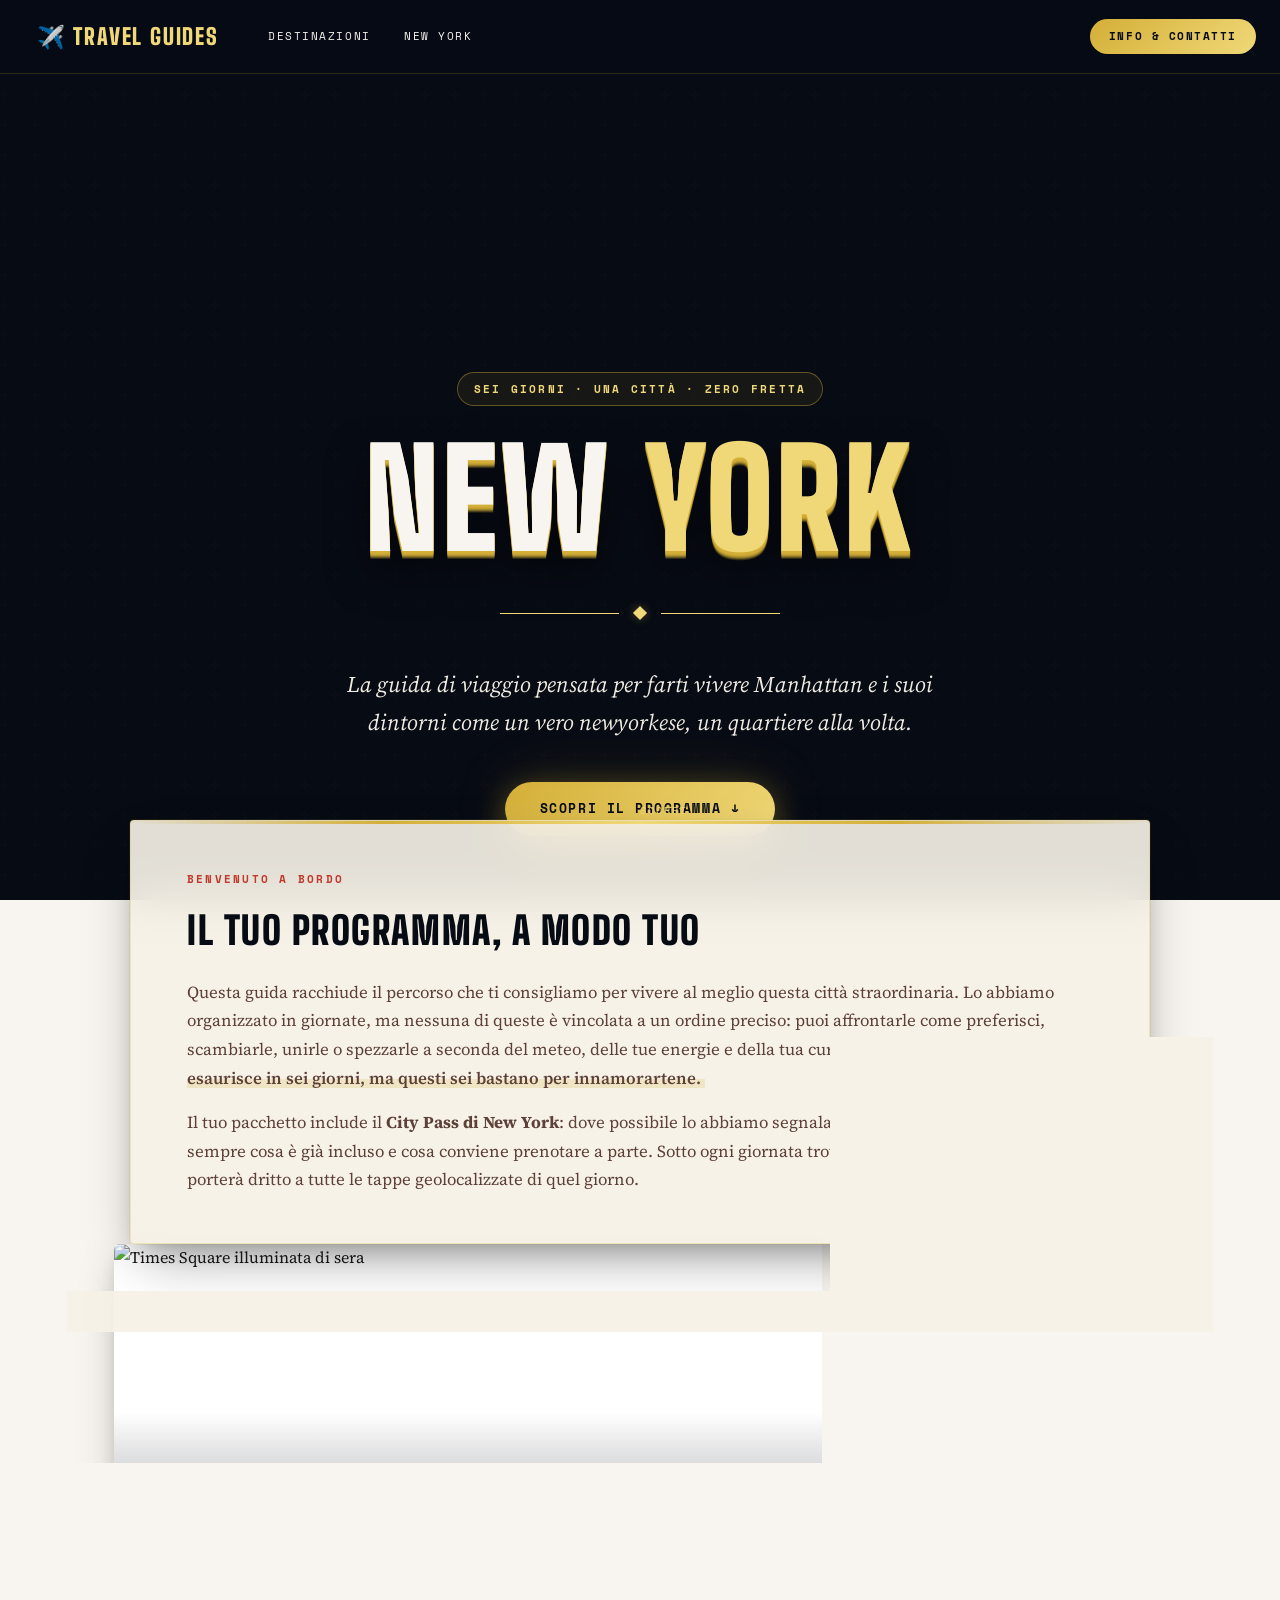
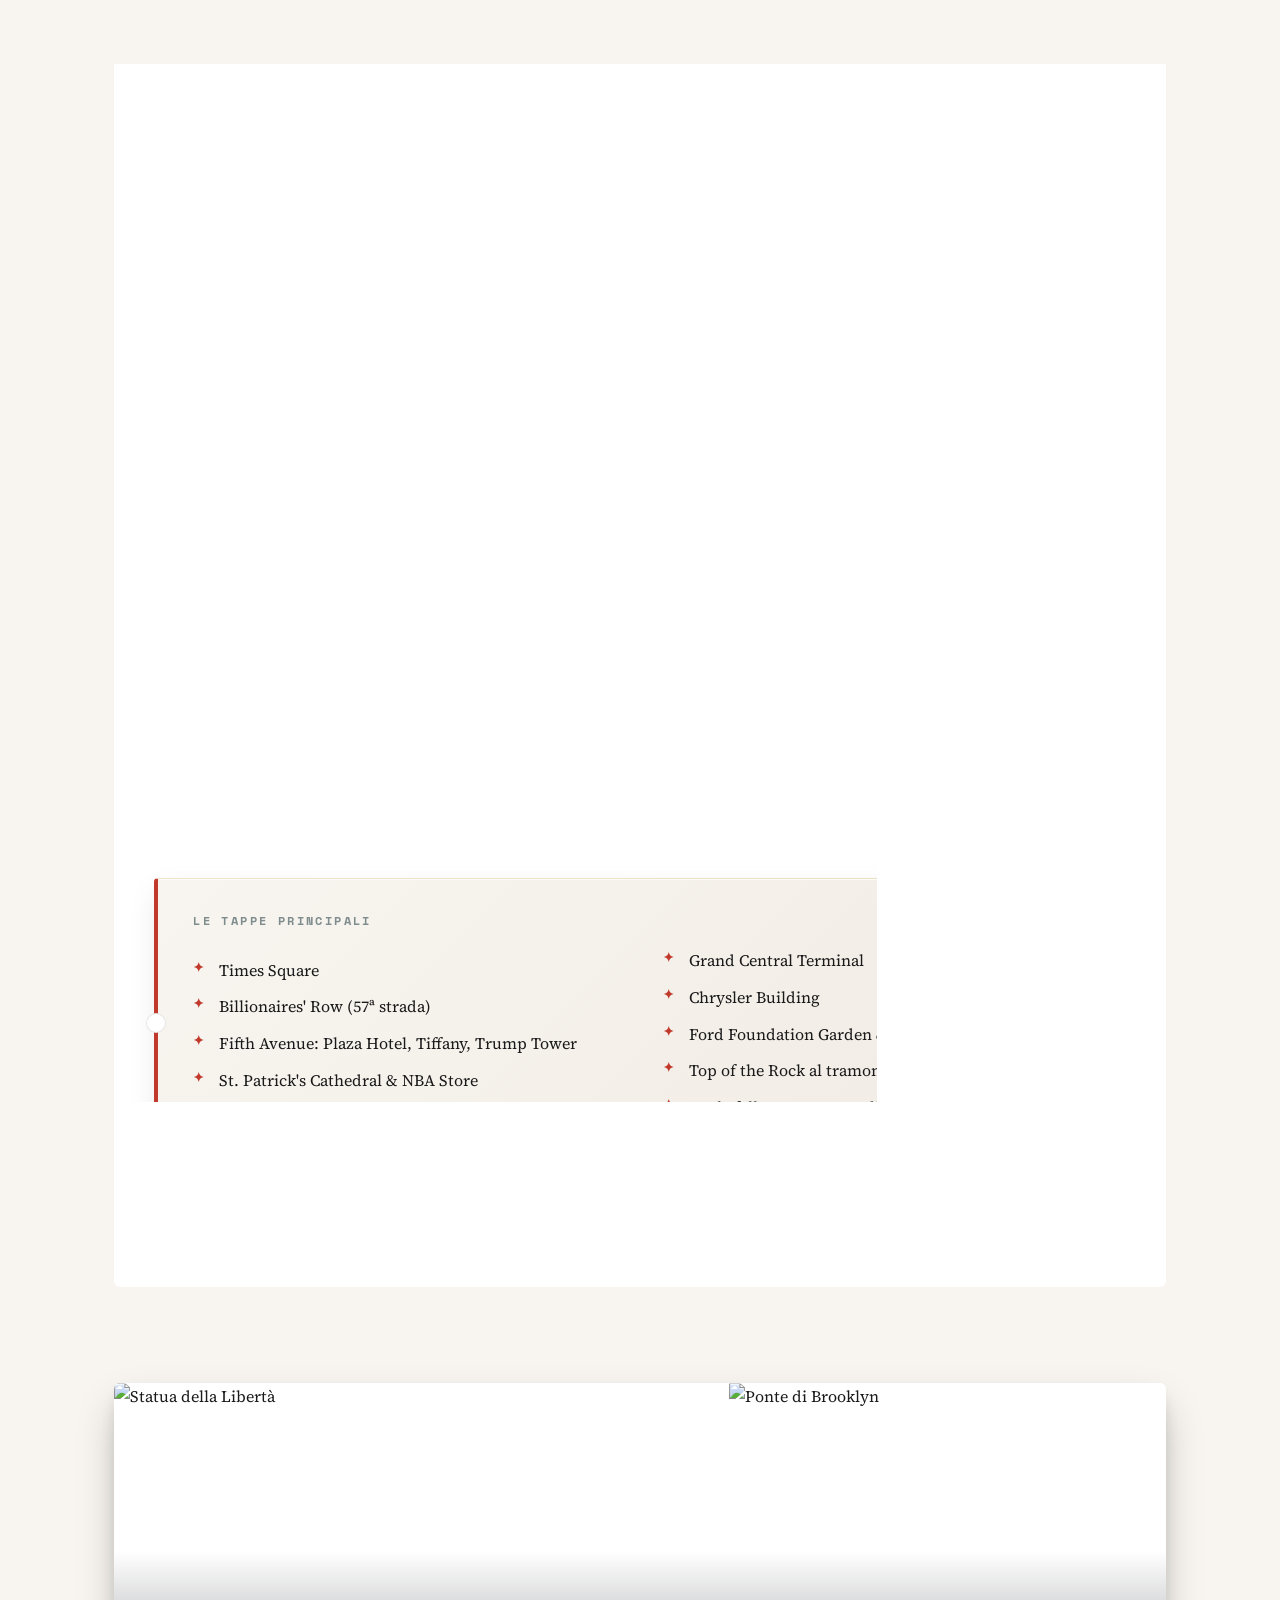
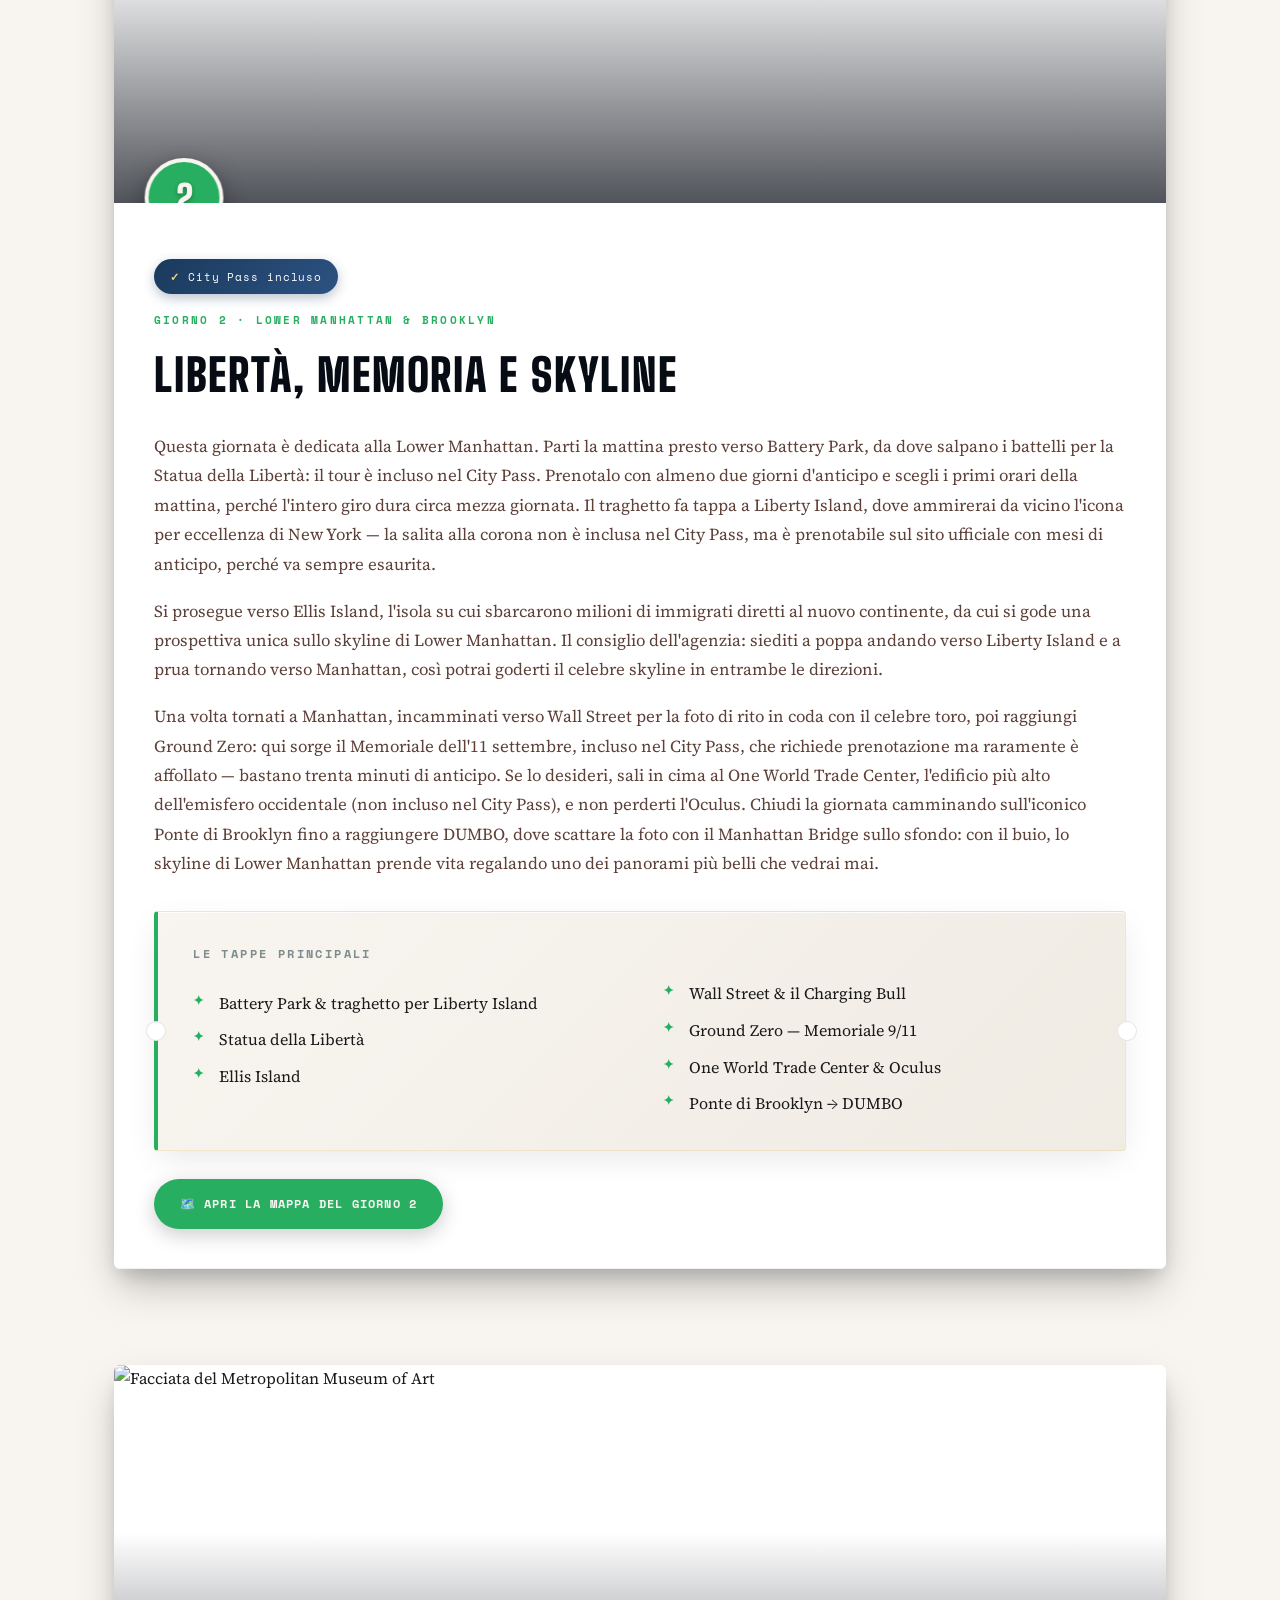
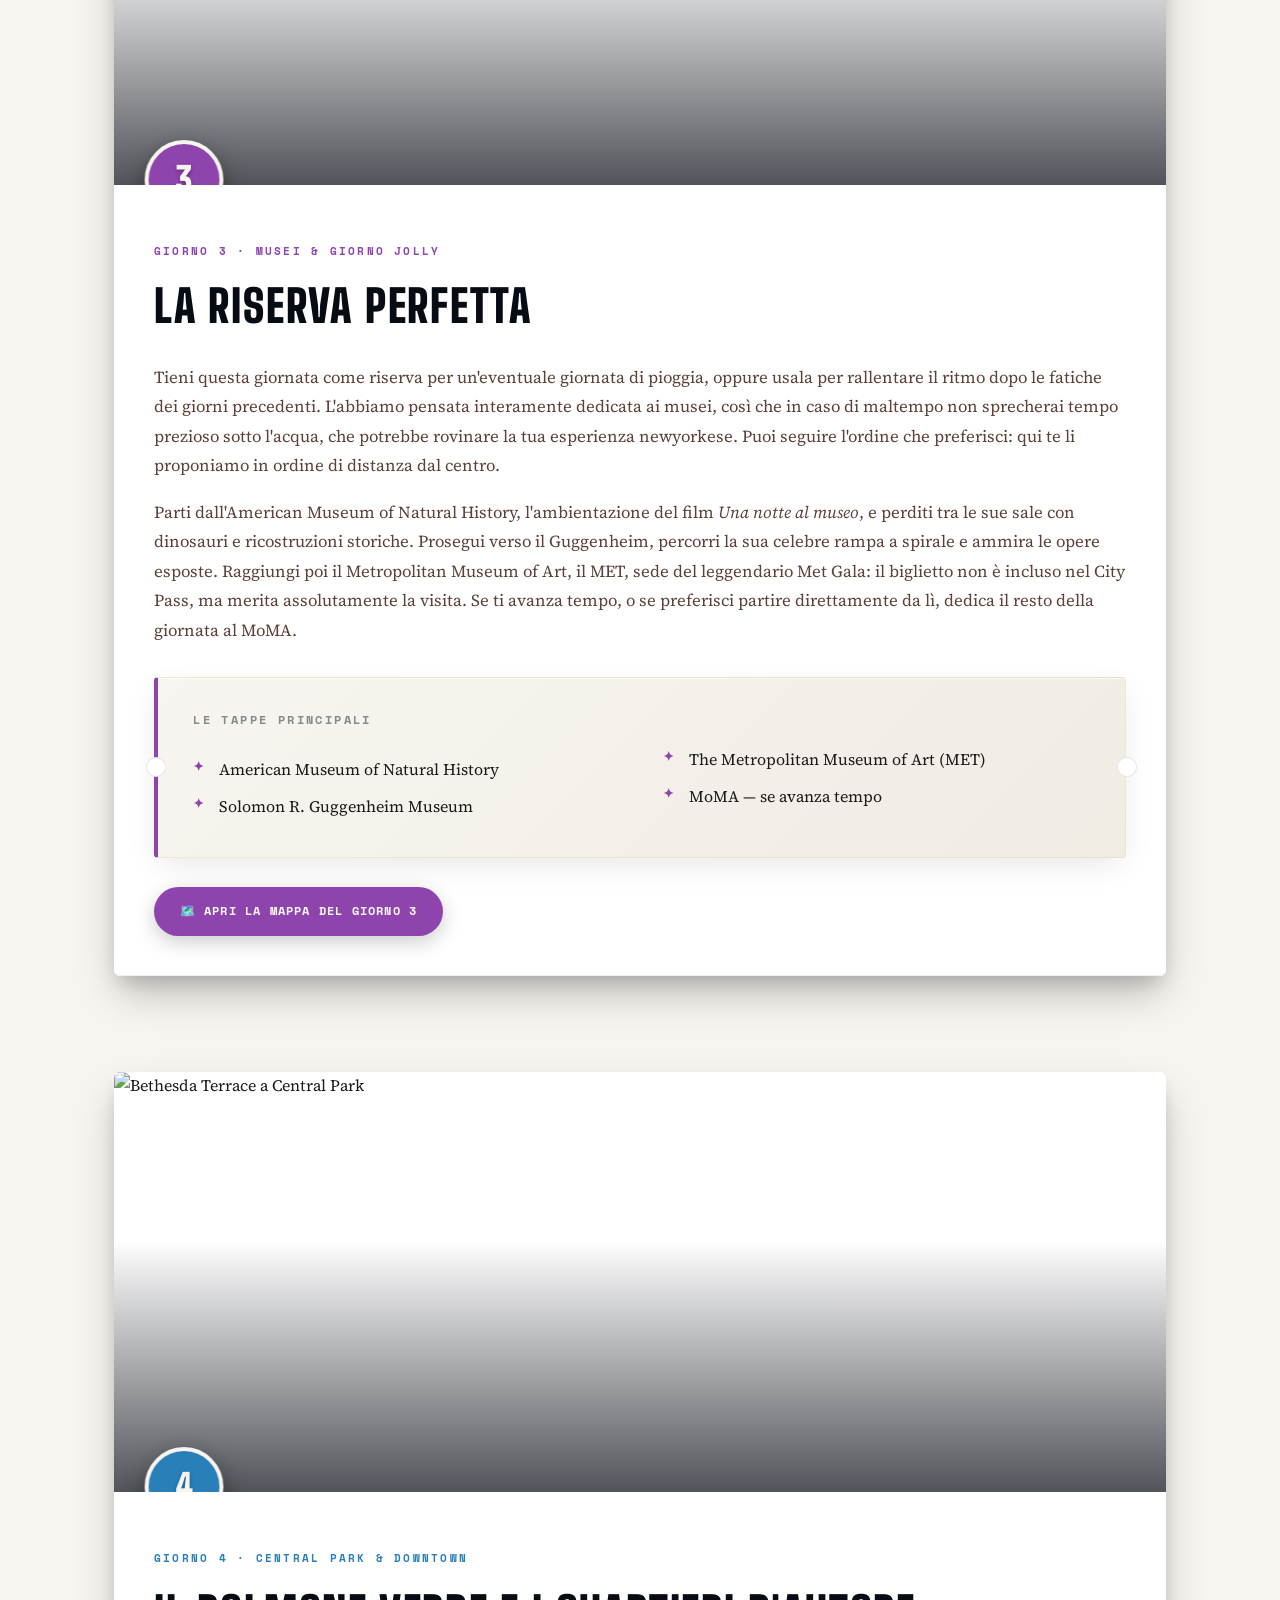
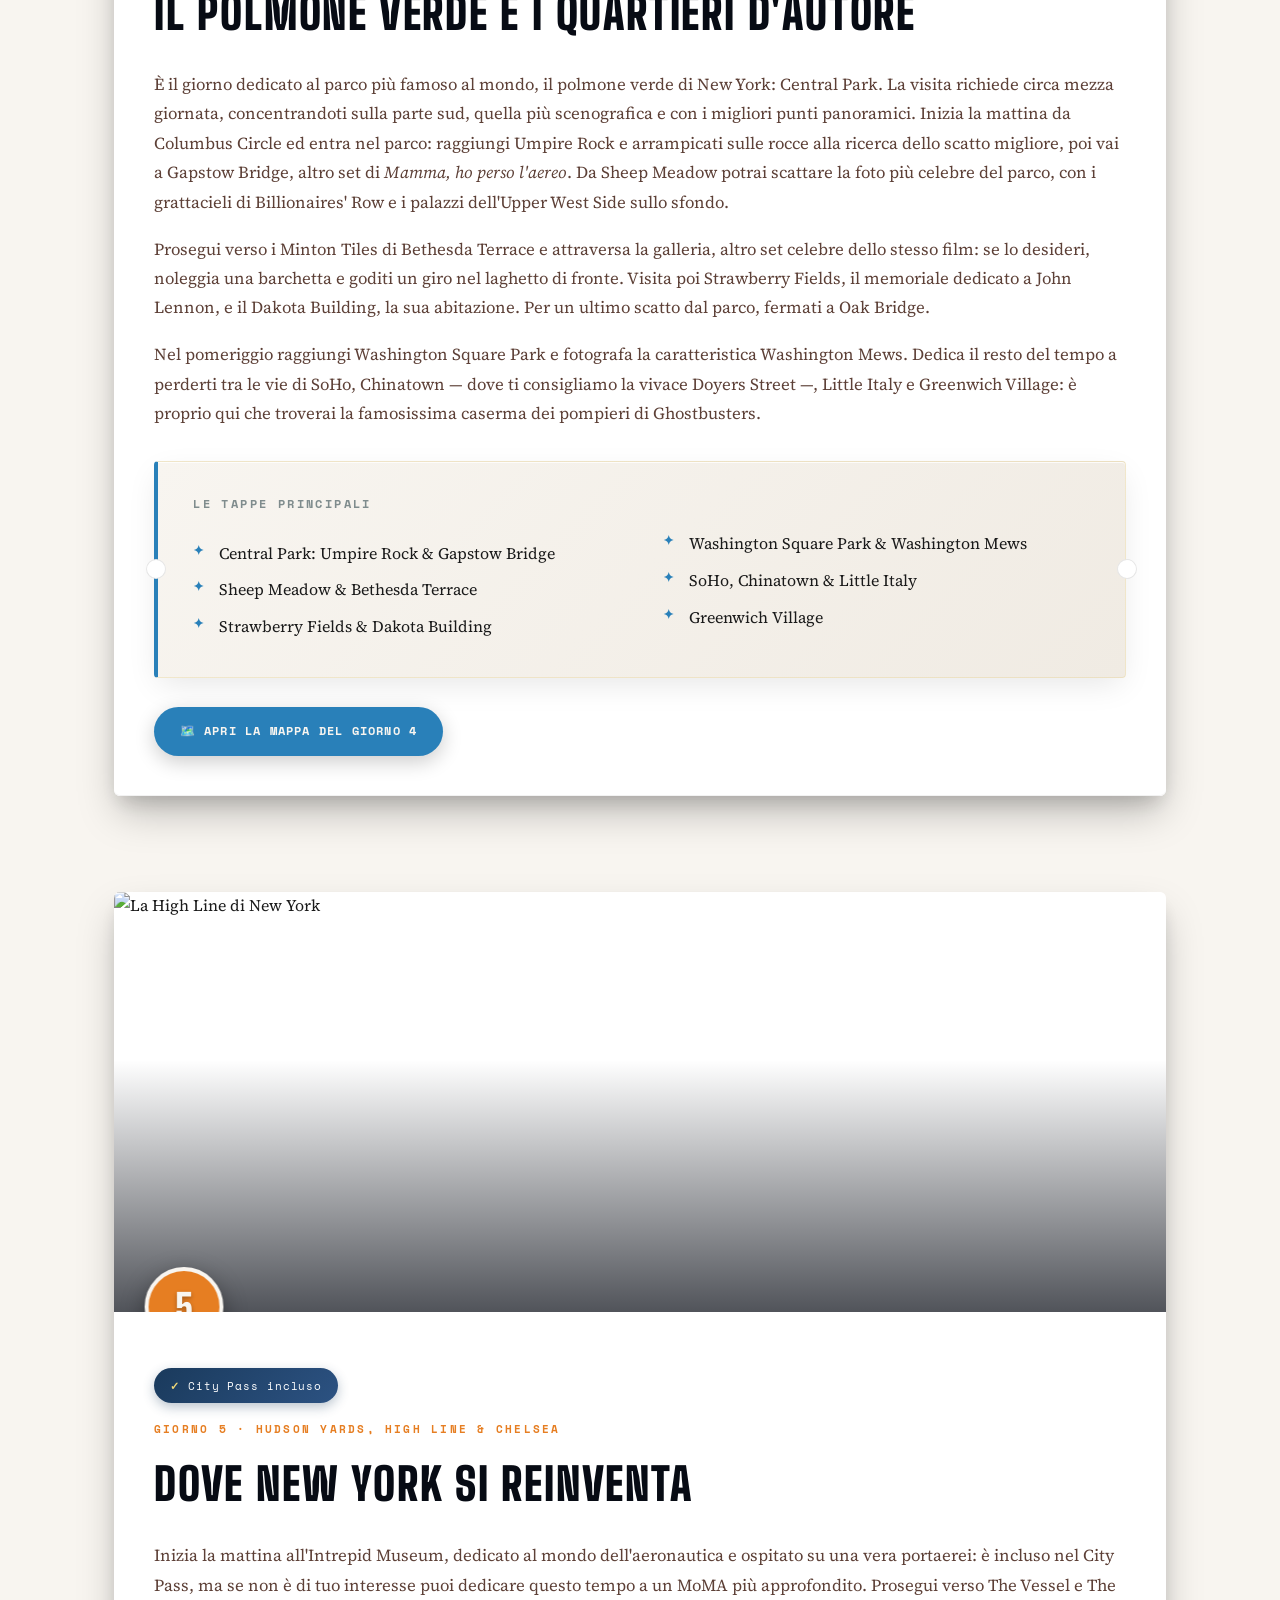
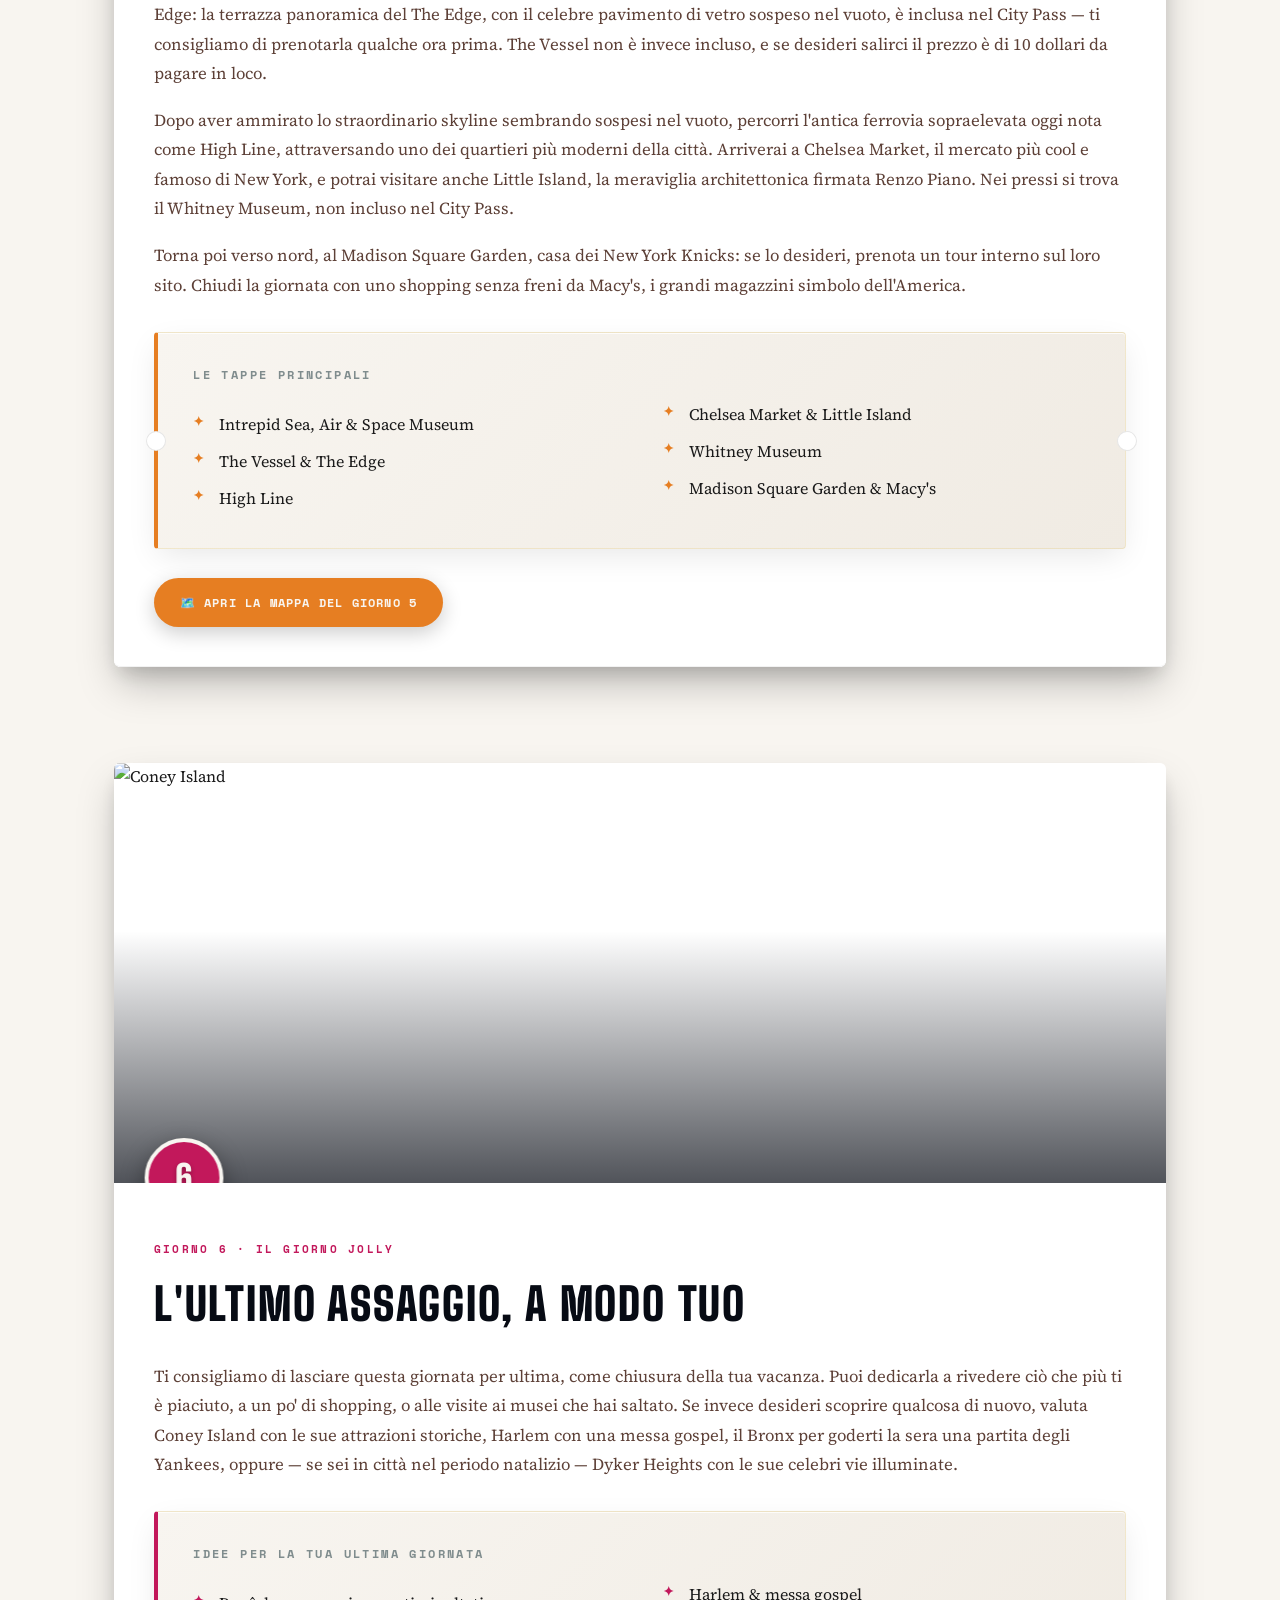
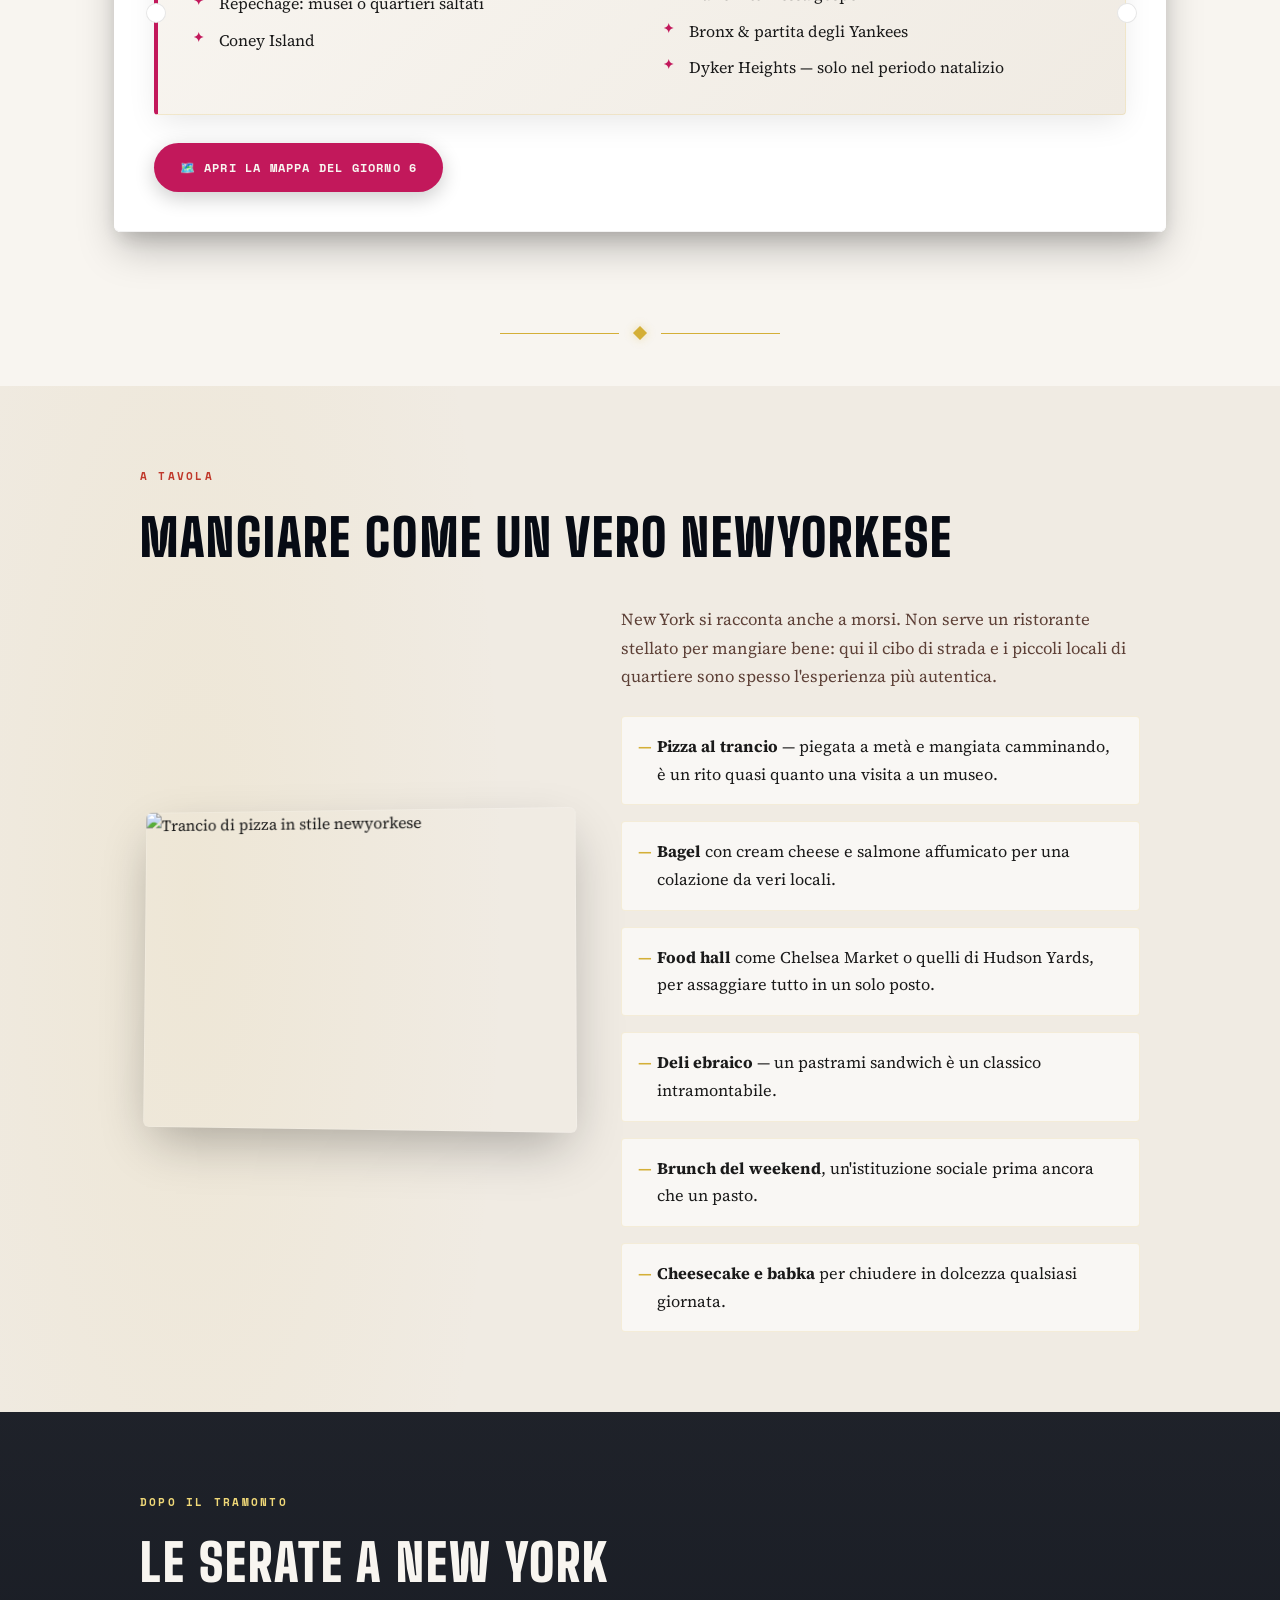
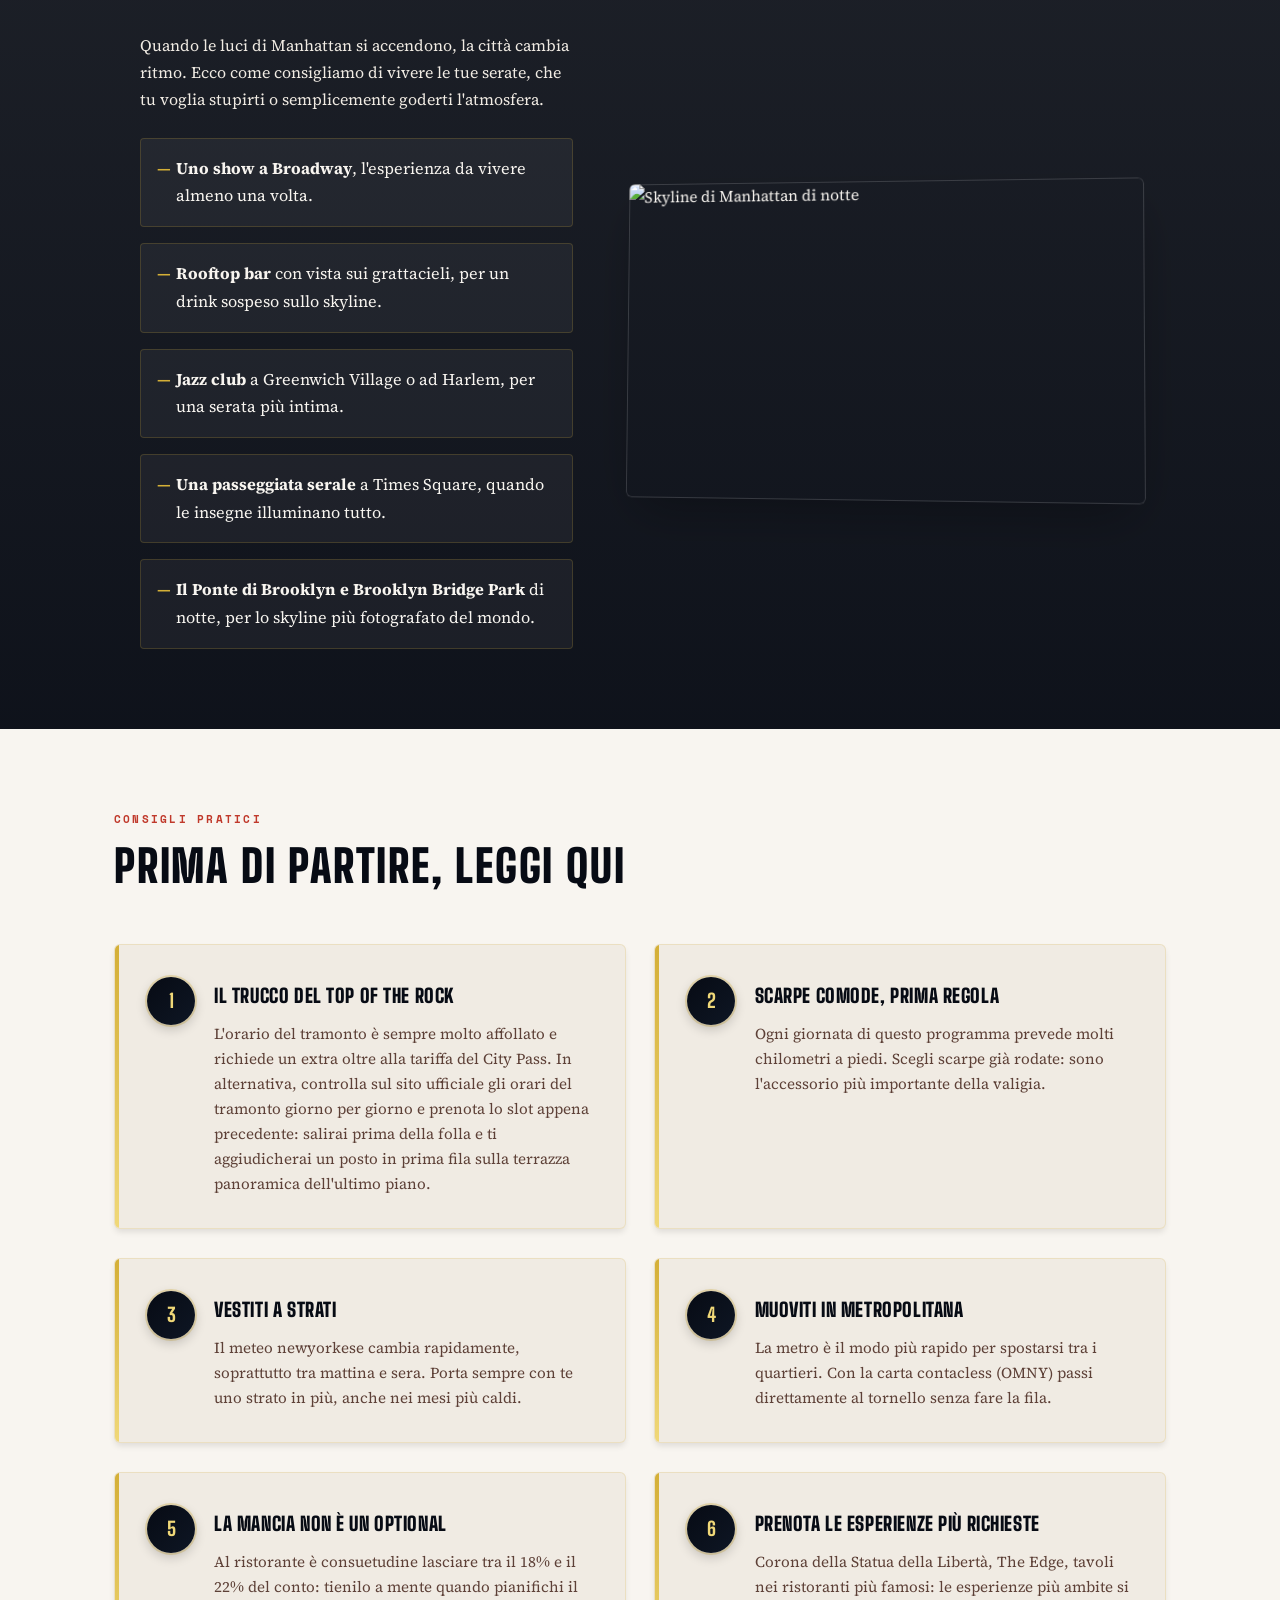
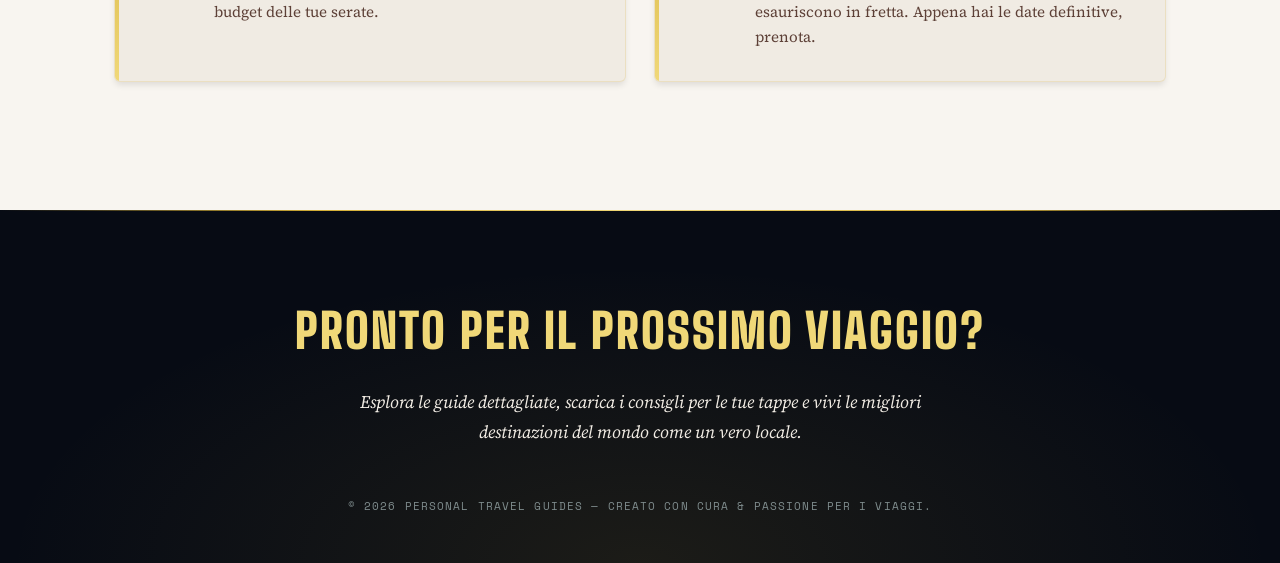
==== src/destinations/new-york/index.html @ b35ab02e "feat: initial project structure — travel guide static site" ====
<!DOCTYPE html>
<html lang="it">
<head>
  <meta charset="UTF-8">
  <meta name="viewport" content="width=device-width, initial-scale=1.0">
  <title>New York — La tua guida di viaggio esclusiva</title>
  <link rel="stylesheet" href="../../styles/global.css">
  <link rel="stylesheet" href="../../styles/destination.css">
  <link rel="stylesheet" href="./new-york.css">
</head>
<body>

<div id="preloader">
  <div class="preloader-logo">NEW YORK</div>
  <div class="preloader-bar"></div>
</div>

<div id="progress-bar"></div>

<div id="nav-placeholder"></div>

<header class="hero" id="top" style="background-image: url('https://upload.wikimedia.org/wikipedia/commons/thumb/0/05/New_York_City_skyline.jpg/1600px-New_York_City_skyline.jpg');">
  <div class="hero-inner">
    <div class="eyebrow">Sei giorni · una città · zero fretta</div>
    <h1>NEW <span>YORK</span></h1>
    <div class="divider on-dark"><span class="diamond"></span></div>
    <p class="sub">La guida di viaggio pensata per farti vivere Manhattan e i suoi dintorni come un vero newyorkese, un quartiere alla volta.</p>
    <a href="#intro" class="hero-cta">Scopri il programma ↓</a>
  </div>
  <div class="scroll-indicator">SCORRI</div>
</header>

<main>
  <section class="intro-section" id="intro">
    <div class="intro reveal">
      <div class="eyebrow" style="color:var(--brick)">Benvenuto a bordo</div>
      <h2>Il tuo programma, a modo tuo</h2>
      <p>Questa guida racchiude il percorso che ti consigliamo per vivere al meglio questa città straordinaria. Lo abbiamo organizzato in giornate, ma nessuna di queste è vincolata a un ordine preciso: puoi affrontarle come preferisci, scambiarle, unirle o spezzarle a seconda del meteo, delle tue energie e della tua curiosità. <span class="highlight">New York non si esaurisce in sei giorni, ma questi sei bastano per innamorartene.</span></p>
      <p>Il tuo pacchetto include il <strong>City Pass di New York</strong>: dove possibile lo abbiamo segnalato in ogni tappa, così saprai sempre cosa è già incluso e cosa conviene prenotare a parte. Sotto ogni giornata trovi anche un pulsante che ti porterà dritto a tutte le tappe geolocalizzate di quel giorno.</p>
    </div>
  </section>

  <section class="day" id="giorno-1" style="--accent:var(--d1)">
    <div class="day-card reveal">
      <div class="day-banner">
        <img src="https://upload.wikimedia.org/wikipedia/commons/thumb/0/0e/Times_Square_at_Night_%287823232238%29.jpg/1400px-Times_Square_at_Night_%287823232238%29.jpg" alt="Times Square illuminata di sera" loading="lazy">
        <div class="overlay"></div>
        <div class="day-badge">1</div>
      </div>
      <div class="day-body">
        <div class="citypass-badge">City Pass incluso</div>
        <div class="eyebrow">Giorno 1 · Midtown &amp; Fifth Avenue</div>
        <h3>Manhattan iconica</h3>
        <p>Parti da Times Square, il cuore pulsante della città, e risali verso nord fino alla cosiddetta <em>Billionaires' Row</em>, la 57ª strada: una fila di grattacieli sottilissimi tra i più nuovi e spettacolari al mondo. Da qui incrocia la Fifth Avenue e percorri le sue icone: il Plaza Hotel — set del film <em>Mamma, ho perso l'aereo</em> —, Louis Vuitton, Tiffany &amp; Co. e la Trump Tower, per poi scendere verso sud.</p>
        <p>Lungo il tragitto incontrerai la Cattedrale di St. Patrick, dopo esserti immerso tra le vetrine della via dello shopping più famosa al mondo, incluso il celebre NBA Store. Se ti va, è il momento giusto per un tour rapido del MoMA, incluso nel City Pass, ammirando le opere più celebri; altrimenti rimandalo a un giorno più tranquillo. Prosegui fino a Bryant Park, un'oasi verde con tavolini gratuiti perfetta per pranzare come un vero newyorkese con cibo da asporto dai locali della zona.</p>
        <p>Visita la New York Public Library e concediti una pausa sulla terrazza del settimo piano della Stavros Niarchos Foundation Library, con una vista diversa sui grattacieli circostanti. Prosegui verso est fino alla Grand Central Terminal e ammira la sua hall monumentale, crocevia di milioni di viaggiatori ogni giorno, poi raggiungi il Chrysler Building: entra e, come da tradizione, cammina lungo i suoi lati per ammirarne i dettagli Art Déco.</p>
        <p>Avvicinandoti al Palazzo di Vetro dell'ONU, fermati ad ammirare lo splendido giardino interno della Ford Foundation e scatta la foto celebre dal Tudor City Bridge. Se desideri visitare l'ONU, prenota in anticipo sul sito ufficiale e segui tutti i protocolli di sicurezza. Torna indietro e goditi al tramonto lo spettacolo del Top of the Rock: da lassù capirai quanto sia vera la frase <em>"New York or Nowhere"</em>. Una volta scesi, esplora il Rockefeller Center, con la Radio City Music Hall e la piazza che nel periodo natalizio ospita il celebre albero di Natale.</p>
        <div class="ticket">
          <span class="eyebrow">Le tappe principali</span>
          <ul>
            <li>Times Square</li>
            <li>Billionaires' Row (57ª strada)</li>
            <li>Fifth Avenue: Plaza Hotel, Tiffany, Trump Tower</li>
            <li>St. Patrick's Cathedral &amp; NBA Store</li>
            <li>Bryant Park &amp; New York Public Library</li>
            <li>Grand Central Terminal</li>
            <li>Chrysler Building</li>
            <li>Ford Foundation Garden &amp; Tudor City Bridge</li>
            <li>Top of the Rock al tramonto</li>
            <li>Rockefeller Center &amp; Radio City Music Hall</li>
          </ul>
        </div>
        <div class="map-btn-wrap">
          <a class="map-btn" href="https://maps.app.goo.gl/5F8i1NhK4m8S1Rcc9?g_st=ac" target="_blank" rel="noopener noreferrer">🗺️ Apri la mappa del Giorno 1</a>
        </div>
      </div>
    </div>
  </section>

  <section class="day" id="giorno-2" style="--accent:var(--d2)">
    <div class="day-card reveal">
      <div class="day-banner duo">
        <img src="https://upload.wikimedia.org/wikipedia/commons/thumb/7/7e/Statue_of_Liberty_7.jpg/1200px-Statue_of_Liberty_7.jpg" alt="Statua della Libertà" loading="lazy">
        <img src="https://upload.wikimedia.org/wikipedia/commons/thumb/0/00/Brooklyn_Bridge_NY.jpg/900px-Brooklyn_Bridge_NY.jpg" alt="Ponte di Brooklyn" loading="lazy">
        <div class="overlay"></div>
        <div class="day-badge">2</div>
      </div>
      <div class="day-body">
        <div class="citypass-badge">City Pass incluso</div>
        <div class="eyebrow">Giorno 2 · Lower Manhattan &amp; Brooklyn</div>
        <h3>Libertà, memoria e skyline</h3>
        <p>Questa giornata è dedicata alla Lower Manhattan. Parti la mattina presto verso Battery Park, da dove salpano i battelli per la Statua della Libertà: il tour è incluso nel City Pass. Prenotalo con almeno due giorni d'anticipo e scegli i primi orari della mattina, perché l'intero giro dura circa mezza giornata. Il traghetto fa tappa a Liberty Island, dove ammirerai da vicino l'icona per eccellenza di New York — la salita alla corona non è inclusa nel City Pass, ma è prenotabile sul sito ufficiale con mesi di anticipo, perché va sempre esaurita.</p>
        <p>Si prosegue verso Ellis Island, l'isola su cui sbarcarono milioni di immigrati diretti al nuovo continente, da cui si gode una prospettiva unica sullo skyline di Lower Manhattan. Il consiglio dell'agenzia: siediti a poppa andando verso Liberty Island e a prua tornando verso Manhattan, così potrai goderti il celebre skyline in entrambe le direzioni.</p>
        <p>Una volta tornati a Manhattan, incamminati verso Wall Street per la foto di rito in coda con il celebre toro, poi raggiungi Ground Zero: qui sorge il Memoriale dell'11 settembre, incluso nel City Pass, che richiede prenotazione ma raramente è affollato — bastano trenta minuti di anticipo. Se lo desideri, sali in cima al One World Trade Center, l'edificio più alto dell'emisfero occidentale (non incluso nel City Pass), e non perderti l'Oculus. Chiudi la giornata camminando sull'iconico Ponte di Brooklyn fino a raggiungere DUMBO, dove scattare la foto con il Manhattan Bridge sullo sfondo: con il buio, lo skyline di Lower Manhattan prende vita regalando uno dei panorami più belli che vedrai mai.</p>
        <div class="ticket">
          <span class="eyebrow">Le tappe principali</span>
          <ul>
            <li>Battery Park &amp; traghetto per Liberty Island</li>
            <li>Statua della Libertà</li>
            <li>Ellis Island</li>
            <li>Wall Street &amp; il Charging Bull</li>
            <li>Ground Zero — Memoriale 9/11</li>
            <li>One World Trade Center &amp; Oculus</li>
            <li>Ponte di Brooklyn → DUMBO</li>
          </ul>
        </div>
        <div class="map-btn-wrap">
          <a class="map-btn" href="https://maps.app.goo.gl/RGLw5dBqruQaKkF7A?g_st=ac" target="_blank" rel="noopener noreferrer">🗺️ Apri la mappa del Giorno 2</a>
        </div>
      </div>
    </div>
  </section>

  <section class="day" id="giorno-3" style="--accent:var(--d3)">
    <div class="day-card reveal">
      <div class="day-banner">
        <img src="https://upload.wikimedia.org/wikipedia/commons/thumb/7/7e/The_MET.jpg/1400px-The_MET.jpg" alt="Facciata del Metropolitan Museum of Art" loading="lazy">
        <div class="overlay"></div>
        <div class="day-badge">3</div>
      </div>
      <div class="day-body">
        <div class="eyebrow">Giorno 3 · Musei &amp; giorno jolly</div>
        <h3>La riserva perfetta</h3>
        <p>Tieni questa giornata come riserva per un'eventuale giornata di pioggia, oppure usala per rallentare il ritmo dopo le fatiche dei giorni precedenti. L'abbiamo pensata interamente dedicata ai musei, così che in caso di maltempo non sprecherai tempo prezioso sotto l'acqua, che potrebbe rovinare la tua esperienza newyorkese. Puoi seguire l'ordine che preferisci: qui te li proponiamo in ordine di distanza dal centro.</p>
        <p>Parti dall'American Museum of Natural History, l'ambientazione del film <em>Una notte al museo</em>, e perditi tra le sue sale con dinosauri e ricostruzioni storiche. Prosegui verso il Guggenheim, percorri la sua celebre rampa a spirale e ammira le opere esposte. Raggiungi poi il Metropolitan Museum of Art, il MET, sede del leggendario Met Gala: il biglietto non è incluso nel City Pass, ma merita assolutamente la visita. Se ti avanza tempo, o se preferisci partire direttamente da lì, dedica il resto della giornata al MoMA.</p>
        <div class="ticket">
          <span class="eyebrow">Le tappe principali</span>
          <ul>
            <li>American Museum of Natural History</li>
            <li>Solomon R. Guggenheim Museum</li>
            <li>The Metropolitan Museum of Art (MET)</li>
            <li>MoMA — se avanza tempo</li>
          </ul>
        </div>
        <div class="map-btn-wrap">
          <a class="map-btn" href="https://maps.app.goo.gl/7NZ9ZXjbSTgQSUA39" target="_blank" rel="noopener noreferrer">🗺️ Apri la mappa del Giorno 3</a>
        </div>
      </div>
    </div>
  </section>

  <section class="day" id="giorno-4" style="--accent:var(--d4)">
    <div class="day-card reveal">
      <div class="day-banner">
        <img src="https://upload.wikimedia.org/wikipedia/commons/thumb/8/8f/Angel_of_the_Waters_Fountain_and_Bethesda_Terrace%2C_Central_Park.jpg/1400px-Angel_of_the_Waters_Fountain_and_Bethesda_Terrace%2C_Central_Park.jpg" alt="Bethesda Terrace a Central Park" loading="lazy">
        <div class="overlay"></div>
        <div class="day-badge">4</div>
      </div>
      <div class="day-body">
        <div class="eyebrow">Giorno 4 · Central Park &amp; Downtown</div>
        <h3>Il polmone verde e i quartieri d'autore</h3>
        <p>È il giorno dedicato al parco più famoso al mondo, il polmone verde di New York: Central Park. La visita richiede circa mezza giornata, concentrandoti sulla parte sud, quella più scenografica e con i migliori punti panoramici. Inizia la mattina da Columbus Circle ed entra nel parco: raggiungi Umpire Rock e arrampicati sulle rocce alla ricerca dello scatto migliore, poi vai a Gapstow Bridge, altro set di <em>Mamma, ho perso l'aereo</em>. Da Sheep Meadow potrai scattare la foto più celebre del parco, con i grattacieli di Billionaires' Row e i palazzi dell'Upper West Side sullo sfondo.</p>
        <p>Prosegui verso i Minton Tiles di Bethesda Terrace e attraversa la galleria, altro set celebre dello stesso film: se lo desideri, noleggia una barchetta e goditi un giro nel laghetto di fronte. Visita poi Strawberry Fields, il memoriale dedicato a John Lennon, e il Dakota Building, la sua abitazione. Per un ultimo scatto dal parco, fermati a Oak Bridge.</p>
        <p>Nel pomeriggio raggiungi Washington Square Park e fotografa la caratteristica Washington Mews. Dedica il resto del tempo a perderti tra le vie di SoHo, Chinatown — dove ti consigliamo la vivace Doyers Street —, Little Italy e Greenwich Village: è proprio qui che troverai la famosissima caserma dei pompieri di Ghostbusters.</p>
        <div class="ticket">
          <span class="eyebrow">Le tappe principali</span>
          <ul>
            <li>Central Park: Umpire Rock &amp; Gapstow Bridge</li>
            <li>Sheep Meadow &amp; Bethesda Terrace</li>
            <li>Strawberry Fields &amp; Dakota Building</li>
            <li>Washington Square Park &amp; Washington Mews</li>
            <li>SoHo, Chinatown &amp; Little Italy</li>
            <li>Greenwich Village</li>
          </ul>
        </div>
        <div class="map-btn-wrap">
          <a class="map-btn" href="https://maps.app.goo.gl/MPg5o2oZNNFfmggK9?g_st=aw" target="_blank" rel="noopener noreferrer">🗺️ Apri la mappa del Giorno 4</a>
        </div>
      </div>
    </div>
  </section>

  <section class="day" id="giorno-5" style="--accent:var(--d5)">
    <div class="day-card reveal">
      <div class="day-banner">
        <img src="https://upload.wikimedia.org/wikipedia/commons/thumb/2/2a/The_High_Line_New_York_%2811600722744%29.jpg/1400px-The_High_Line_New_York_%2811600722744%29.jpg" alt="La High Line di New York" loading="lazy">
        <div class="overlay"></div>
        <div class="day-badge">5</div>
      </div>
      <div class="day-body">
        <div class="citypass-badge">City Pass incluso</div>
        <div class="eyebrow">Giorno 5 · Hudson Yards, High Line &amp; Chelsea</div>
        <h3>Dove New York si reinventa</h3>
        <p>Inizia la mattina all'Intrepid Museum, dedicato al mondo dell'aeronautica e ospitato su una vera portaerei: è incluso nel City Pass, ma se non è di tuo interesse puoi dedicare questo tempo a un MoMA più approfondito. Prosegui verso The Vessel e The Edge: la terrazza panoramica del The Edge, con il celebre pavimento di vetro sospeso nel vuoto, è inclusa nel City Pass — ti consigliamo di prenotarla qualche ora prima. The Vessel non è invece incluso, e se desideri salirci il prezzo è di 10 dollari da pagare in loco.</p>
        <p>Dopo aver ammirato lo straordinario skyline sembrando sospesi nel vuoto, percorri l'antica ferrovia sopraelevata oggi nota come High Line, attraversando uno dei quartieri più moderni della città. Arriverai a Chelsea Market, il mercato più cool e famoso di New York, e potrai visitare anche Little Island, la meraviglia architettonica firmata Renzo Piano. Nei pressi si trova il Whitney Museum, non incluso nel City Pass.</p>
        <p>Torna poi verso nord, al Madison Square Garden, casa dei New York Knicks: se lo desideri, prenota un tour interno sul loro sito. Chiudi la giornata con uno shopping senza freni da Macy's, i grandi magazzini simbolo dell'America.</p>
        <div class="ticket">
          <span class="eyebrow">Le tappe principali</span>
          <ul>
            <li>Intrepid Sea, Air &amp; Space Museum</li>
            <li>The Vessel &amp; The Edge</li>
            <li>High Line</li>
            <li>Chelsea Market &amp; Little Island</li>
            <li>Whitney Museum</li>
            <li>Madison Square Garden &amp; Macy's</li>
          </ul>
        </div>
        <div class="map-btn-wrap">
          <a class="map-btn" href="https://maps.app.goo.gl/m78WcBeErQ2DQpq86?g_st=aw" target="_blank" rel="noopener noreferrer">🗺️ Apri la mappa del Giorno 5</a>
        </div>
      </div>
    </div>
  </section>

  <section class="day" id="giorno-6" style="--accent:var(--d6)">
    <div class="day-card reveal">
      <div class="day-banner">
        <img src="https://upload.wikimedia.org/wikipedia/commons/thumb/8/8a/Coney_Island_beach_and_amusement_parks_%28June_2016%29.jpg/1400px-Coney_Island_beach_and_amusement_parks_%28June_2016%29.jpg" alt="Coney Island" loading="lazy">
        <div class="overlay"></div>
        <div class="day-badge">6</div>
      </div>
      <div class="day-body">
        <div class="eyebrow">Giorno 6 · Il giorno jolly</div>
        <h3>L'ultimo assaggio, a modo tuo</h3>
        <p>Ti consigliamo di lasciare questa giornata per ultima, come chiusura della tua vacanza. Puoi dedicarla a rivedere ciò che più ti è piaciuto, a un po' di shopping, o alle visite ai musei che hai saltato. Se invece desideri scoprire qualcosa di nuovo, valuta Coney Island con le sue attrazioni storiche, Harlem con una messa gospel, il Bronx per goderti la sera una partita degli Yankees, oppure — se sei in città nel periodo natalizio — Dyker Heights con le sue celebri vie illuminate.</p>
        <div class="ticket">
          <span class="eyebrow">Idee per la tua ultima giornata</span>
          <ul>
            <li>Repêchage: musei o quartieri saltati</li>
            <li>Coney Island</li>
            <li>Harlem &amp; messa gospel</li>
            <li>Bronx &amp; partita degli Yankees</li>
            <li>Dyker Heights — solo nel periodo natalizio</li>
          </ul>
        </div>
        <div class="map-btn-wrap">
          <a class="map-btn" href="https://maps.app.goo.gl/UrP3dkYVsajHdjmN7?g_st=aw" target="_blank" rel="noopener noreferrer">🗺️ Apri la mappa del Giorno 6</a>
        </div>
      </div>
    </div>
  </section>

  <div class="divider"><span class="diamond"></span></div>
</main>

<section class="feature light" id="cibo">
  <div class="feature-inner">
    <div class="eyebrow" style="color:var(--brick)">A tavola</div>
    <h2 class="reveal">Mangiare come un vero newyorkese</h2>
    <div class="feature-grid">
      <div class="img-wrap reveal">
        <img src="https://upload.wikimedia.org/wikipedia/commons/thumb/9/9e/Prince_Street_Pizza_Sicilian_slice.jpg/1000px-Prince_Street_Pizza_Sicilian_slice.jpg" alt="Trancio di pizza in stile newyorkese" loading="lazy">
      </div>
      <div class="reveal reveal-delay-1">
        <p style="color:var(--text-soft);margin:0 0 1.2rem;font-size:1.05rem">New York si racconta anche a morsi. Non serve un ristorante stellato per mangiare bene: qui il cibo di strada e i piccoli locali di quartiere sono spesso l'esperienza più autentica.</p>
        <ul class="chip-list">
          <li><b>Pizza al trancio</b> — piegata a metà e mangiata camminando, è un rito quasi quanto una visita a un museo.</li>
          <li><b>Bagel</b> con cream cheese e salmone affumicato per una colazione da veri locali.</li>
          <li><b>Food hall</b> come Chelsea Market o quelli di Hudson Yards, per assaggiare tutto in un solo posto.</li>
          <li><b>Deli ebraico</b> — un pastrami sandwich è un classico intramontabile.</li>
          <li><b>Brunch del weekend</b>, un'istituzione sociale prima ancora che un pasto.</li>
          <li><b>Cheesecake e babka</b> per chiudere in dolcezza qualsiasi giornata.</li>
        </ul>
      </div>
    </div>
  </div>
</section>

<section class="feature dark" id="serate">
  <div class="feature-inner">
    <div class="eyebrow">Dopo il tramonto</div>
    <h2 class="reveal">Le serate a New York</h2>
    <div class="feature-grid">
      <div class="reveal">
        <p>Quando le luci di Manhattan si accendono, la città cambia ritmo. Ecco come consigliamo di vivere le tue serate, che tu voglia stupirti o semplicemente goderti l'atmosfera.</p>
        <ul class="chip-list">
          <li><b>Uno show a Broadway</b>, l'esperienza da vivere almeno una volta.</li>
          <li><b>Rooftop bar</b> con vista sui grattacieli, per un drink sospeso sullo skyline.</li>
          <li><b>Jazz club</b> a Greenwich Village o ad Harlem, per una serata più intima.</li>
          <li><b>Una passeggiata serale</b> a Times Square, quando le insegne illuminano tutto.</li>
          <li><b>Il Ponte di Brooklyn e Brooklyn Bridge Park</b> di notte, per lo skyline più fotografato del mondo.</li>
        </ul>
      </div>
      <div class="img-wrap reveal reveal-delay-1">
        <img src="https://upload.wikimedia.org/wikipedia/commons/thumb/3/39/New_York_Midtown_Skyline_at_night_-_Jan_2006_edit1.jpg/1200px-New_York_Midtown_Skyline_at_night_-_Jan_2006_edit1.jpg" alt="Skyline di Manhattan di notte" loading="lazy">
      </div>
    </div>
  </div>
</section>

<div class="wrap">
  <section class="tips" id="consigli">
    <div class="eyebrow" style="color:var(--brick)">Consigli pratici</div>
    <h2 style="font-size:clamp(2rem,5vw,2.8rem)" class="reveal">Prima di partire, leggi qui</h2>
    <div class="tip-grid">
      <div class="tip-card reveal">
        <div class="tip-num">1</div>
        <div>
          <h4>Il trucco del Top of the Rock</h4>
          <p>L'orario del tramonto è sempre molto affollato e richiede un extra oltre alla tariffa del City Pass. In alternativa, controlla sul sito ufficiale gli orari del tramonto giorno per giorno e prenota lo slot appena precedente: salirai prima della folla e ti aggiudicherai un posto in prima fila sulla terrazza panoramica dell'ultimo piano.</p>
        </div>
      </div>
      <div class="tip-card reveal reveal-delay-1">
        <div class="tip-num">2</div>
        <div>
          <h4>Scarpe comode, prima regola</h4>
          <p>Ogni giornata di questo programma prevede molti chilometri a piedi. Scegli scarpe già rodate: sono l'accessorio più importante della valigia.</p>
        </div>
      </div>
      <div class="tip-card reveal">
        <div class="tip-num">3</div>
        <div>
          <h4>Vestiti a strati</h4>
          <p>Il meteo newyorkese cambia rapidamente, soprattutto tra mattina e sera. Porta sempre con te uno strato in più, anche nei mesi più caldi.</p>
        </div>
      </div>
      <div class="tip-card reveal reveal-delay-1">
        <div class="tip-num">4</div>
        <div>
          <h4>Muoviti in metropolitana</h4>
          <p>La metro è il modo più rapido per spostarsi tra i quartieri. Con la carta contacless (OMNY) passi direttamente al tornello senza fare la fila.</p>
        </div>
      </div>
      <div class="tip-card reveal">
        <div class="tip-num">5</div>
        <div>
          <h4>La mancia non è un optional</h4>
          <p>Al ristorante è consuetudine lasciare tra il 18% e il 22% del conto: tienilo a mente quando pianifichi il budget delle tue serate.</p>
        </div>
      </div>
      <div class="tip-card reveal reveal-delay-1">
        <div class="tip-num">6</div>
        <div>
          <h4>Prenota le esperienze più richieste</h4>
          <p>Corona della Statua della Libertà, The Edge, tavoli nei ristoranti più famosi: le esperienze più ambite si esauriscono in fretta. Appena hai le date definitive, prenota.</p>
        </div>
      </div>
    </div>
  </section>
</div>

<div id="footer-placeholder"></div>

<button id="back-to-top" onclick="window.scrollTo({top:0,behavior:'smooth'})">↑</button>

<script src="../../js/components.js"></script>
<script src="../../js/scroll-animations.js"></script>

<script>
  // 3D Tilt Effect on Day Cards
  document.querySelectorAll('.day-card').forEach(card => {
    card.addEventListener('mousemove', e => {
      const r = card.getBoundingClientRect();
      const x = e.clientX - r.left;
      const y = e.clientY - r.top;
      const cx = r.width / 2;
      const cy = r.height / 2;
      const rx = ((y - cy) / cy) * -3;
      const ry = ((x - cx) / cx) * 3;
      card.style.transform = `perspective(1500px) rotateX(${rx}deg) rotateY(${ry}deg) translateZ(10px)`;
    });
    card.addEventListener('mouseleave', () => {
      card.style.transform = 'perspective(1500px) rotateX(0) rotateY(0) translateZ(0)';
    });
  });
</script>
</body>
</html>
---- src/styles/global.css ----
@import url('https://fonts.googleapis.com/css2?family=Big+Shoulders+Display:wght@500;700;800;900&family=Source+Serif+4:ital,wght@0,400;0,500;0,600;1,400&family=Space+Mono:wght@400;700&display=swap');

:root {
  --ink: #070b14;
  --ink-2: #0e1624;
  --brass: #d4af37;
  --brass-light: #f0d878;
  --brass-glow: rgba(212, 175, 55, .35);
  --brick: #c0392b;
  --cream: #f8f5f0;
  --cream-2: #f0ebe3;
  --steel: #7f8c8d;
  --text: #1a1a1a;
  --text-soft: #5d4037;
  --white: #fff;

  --shadow-sm: 0 4px 6px -1px rgba(0,0,0,.1);
  --shadow-md: 0 10px 15px -3px rgba(0,0,0,.15), 0 4px 6px -2px rgba(0,0,0,.1);
  --shadow-lg: 0 20px 40px -5px rgba(0,0,0,.25), 0 10px 20px -5px rgba(0,0,0,.15);
  --shadow-3d: 0 25px 50px -12px rgba(0,0,0,.35), 0 12px 24px -8px rgba(0,0,0,.2);

  --ease-out-expo: cubic-bezier(.16,1,.3,1);
  --ease-spring: cubic-bezier(.34,1.56,.64,1);
}

* {
  box-sizing: border-box;
  margin: 0;
  padding: 0;
}

html {
  scroll-behavior: smooth;
}

@media (prefers-reduced-motion: reduce) {
  html { scroll-behavior: auto; }
  * { transition: none !important; animation: none !important; }
}

body {
  margin: 0;
  background: var(--cream);
  color: var(--text);
  font-family: 'Source Serif 4', Georgia, serif;
  line-height: 1.7;
  -webkit-font-smoothing: antialiased;
  overflow-x: hidden;
}

h1, h2, h3, h4, .display {
  font-family: 'Big Shoulders Display', sans-serif;
  text-transform: uppercase;
  letter-spacing: .04em;
  color: var(--ink);
  font-weight: 900;
  margin: 0;
}

a {
  color: inherit;
  text-decoration: none;
}

img {
  max-width: 100%;
  display: block;
}

.eyebrow {
  font-family: 'Space Mono', monospace;
  text-transform: uppercase;
  letter-spacing: .2em;
  font-size: .7rem;
  font-weight: 700;
}

:focus-visible {
  outline: 3px solid var(--brass);
  outline-offset: 4px;
}

/* Nav Bar */
.topnav {
  position: fixed;
  top: 0;
  left: 0;
  right: 0;
  z-index: 50;
  background: rgba(7,11,20,.85);
  backdrop-filter: blur(20px) saturate(1.8);
  -webkit-backdrop-filter: blur(20px) saturate(1.8);
  border-bottom: 1px solid rgba(212,175,55,.2);
  display: flex;
  align-items: center;
  gap: .5rem;
  overflow-x: auto;
  padding: 0 1.5rem;
  transition: transform .4s var(--ease-out-expo), background .4s, box-shadow .4s;
}

.topnav .brand-link {
  font-family: 'Big Shoulders Display', sans-serif;
  font-size: 1.4rem;
  font-weight: 900;
  color: var(--brass-light);
  letter-spacing: .08em;
  margin-right: 1rem;
}

.topnav a {
  display: inline-block;
  white-space: nowrap;
  color: var(--cream);
  font-family: 'Space Mono', monospace;
  font-size: .68rem;
  letter-spacing: .14em;
  text-transform: uppercase;
  padding: 1.1rem .8rem;
  position: relative;
  transition: color .3s, transform .3s var(--ease-spring);
}

.topnav a::after {
  content: '';
  position: absolute;
  bottom: 0;
  left: 50%;
  width: 0;
  height: 2px;
  background: var(--brass);
  transition: width .3s var(--ease-out-expo), left .3s var(--ease-out-expo);
}

.topnav a:hover {
  color: var(--brass-light);
  transform: translateY(-2px);
}

.topnav a:hover::after {
  width: 100%;
  left: 0;
}

.topnav .nav-right {
  margin-left: auto;
  display: flex;
  align-items: center;
  gap: .5rem;
}

/* Footer */
footer {
  background: var(--ink);
  color: var(--cream-2);
  margin-top: 4rem;
  padding: 5rem 1.5rem 3rem;
  text-align: center;
  position: relative;
  overflow: hidden;
}

footer::before {
  content: '';
  position: absolute;
  top: 0;
  left: 0;
  right: 0;
  height: 1px;
  background: linear-gradient(90deg, transparent, var(--brass), var(--brass-light), var(--brass), transparent);
}

footer::after {
  content: '';
  position: absolute;
  bottom: 0;
  left: 0;
  right: 0;
  height: 300px;
  background: radial-gradient(ellipse at center bottom, rgba(212,175,55,.1) 0%, transparent 70%);
  pointer-events: none;
}

footer .display {
  color: var(--brass-light);
  font-size: clamp(2rem,5vw,3rem);
  margin-bottom: 1rem;
  position: relative;
  z-index: 2;
}

footer p {
  max-width: 600px;
  margin: 0 auto;
  font-family: 'Source Serif 4', serif;
  font-style: italic;
  color: var(--cream-2);
  font-size: 1.1rem;
  position: relative;
  z-index: 2;
}

footer .fine {
  margin-top: 3rem;
  font-family: 'Space Mono', monospace;
  font-size: .7rem;
  letter-spacing: .1em;
  color: var(--steel);
  text-transform: uppercase;
  position: relative;
  z-index: 2;
}

/* Section Dividers */
.divider {
  display: flex;
  align-items: center;
  justify-content: center;
  gap: 16px;
  width: 100%;
  max-width: 280px;
  margin: 3rem auto;
  opacity: 0;
  transform: scale(.8);
  transition: opacity .8s var(--ease-out-expo), transform .8s var(--ease-out-expo);
}

.divider.visible {
  opacity: 1;
  transform: scale(1);
}

.divider::before, .divider::after {
  content: "";
  height: 1px;
  flex: 1;
  background: var(--brass);
}

.divider .diamond {
  width: 10px;
  height: 10px;
  background: var(--brass);
  transform: rotate(45deg);
  flex: none;
  box-shadow: 0 0 10px var(--brass-glow);
  animation: diamondPulse 3s ease-in-out infinite;
}

@keyframes diamondPulse {
  0%, 100% { box-shadow: 0 0 10px var(--brass-glow); }
  50% { box-shadow: 0 0 20px var(--brass-glow), 0 0 40px rgba(212,175,55,.2); }
}

.divider.on-dark::before, .divider.on-dark::after, .divider.on-dark .diamond {
  background: var(--brass-light);
}

/* Animations */
.reveal {
  opacity: 0;
  transform: translateY(50px) rotateX(10deg);
  transition: opacity .9s var(--ease-out-expo), transform .9s var(--ease-out-expo);
}

.reveal.visible {
  opacity: 1;
  transform: translateY(0) rotateX(0);
}

.reveal-delay-1 { transition-delay: .1s; }
.reveal-delay-2 { transition-delay: .2s; }

/* Scrollbar */
::-webkit-scrollbar { width: 8px; }
::-webkit-scrollbar-track { background: var(--cream); }
::-webkit-scrollbar-thumb { background: var(--brass); border-radius: 4px; }
::-webkit-scrollbar-thumb:hover { background: var(--brass-light); }
---- src/styles/destination.css ----
/* Destination Pages Layout & Components */

/* Preloader */
#preloader {
  position: fixed;
  inset: 0;
  z-index: 9999;
  background: var(--ink);
  display: flex;
  align-items: center;
  justify-content: center;
  flex-direction: column;
  gap: 2rem;
  transition: opacity .8s var(--ease-out-expo), visibility .8s;
}

#preloader.hidden {
  opacity: 0;
  visibility: hidden;
  pointer-events: none;
}

.preloader-logo {
  font-family: 'Big Shoulders Display', sans-serif;
  font-size: 4rem;
  font-weight: 900;
  color: var(--cream);
  letter-spacing: .1em;
  text-transform: uppercase;
  transform: perspective(500px) rotateX(15deg);
  text-shadow: 0 1px 0 rgba(212,175,55,.8), 0 2px 0 rgba(212,175,55,.7), 0 3px 0 rgba(212,175,55,.6), 0 4px 0 rgba(212,175,55,.5), 0 5px 0 rgba(212,175,55,.4), 0 6px 0 rgba(212,175,55,.3), 0 12px 20px rgba(0,0,0,.4);
  animation: preloaderPulse 2s ease-in-out infinite;
}

@keyframes preloaderPulse {
  0%, 100% { transform: perspective(500px) rotateX(15deg) scale(1); }
  50% { transform: perspective(500px) rotateX(15deg) scale(1.05); }
}

.preloader-bar {
  width: 200px;
  height: 2px;
  background: rgba(255,255,255,.1);
  border-radius: 2px;
  overflow: hidden;
}

.preloader-bar::after {
  content: '';
  display: block;
  width: 0%;
  height: 100%;
  background: var(--brass);
  animation: preloaderLoad 1.5s var(--ease-out-expo) forwards;
}

@keyframes preloaderLoad { to { width: 100%; } }

/* Progress bar */
#progress-bar {
  position: fixed;
  top: 0;
  left: 0;
  height: 3px;
  width: 0%;
  z-index: 10000;
  background: linear-gradient(90deg, var(--brass), var(--brass-light), var(--brass));
  box-shadow: 0 0 10px var(--brass-glow);
  transition: width .1s linear;
}

/* Hero */
.hero {
  position: relative;
  min-height: 100vh;
  display: flex;
  align-items: flex-end;
  background-color: var(--ink);
  background-position: center 62%;
  background-size: cover;
  background-repeat: no-repeat;
  perspective: 1000px;
  overflow: hidden;
}

.hero::before {
  content: "";
  position: absolute;
  inset: 0;
  background: linear-gradient(180deg, rgba(7,11,20,.3) 0%, rgba(7,11,20,.6) 50%, var(--ink) 100%), radial-gradient(ellipse at center top, transparent 0%, rgba(7,11,20,.4) 100%);
  z-index: 1;
}

.hero::after {
  content: '';
  position: absolute;
  inset: 0;
  background: url("data:image/svg+xml,%3Csvg width='60' height='60' viewBox='0 0 60 60' xmlns='http://www.w3.org/2000/svg'%3E%3Cg fill='none' fill-rule='evenodd'%3E%3Cg fill='%23d4af37' fill-opacity='0.03'%3E%3Cpath d='M36 34v-4h-2v4h-4v2h4v4h2v-4h4v-2h-4zm0-30V0h-2v4h-4v2h4v4h2V6h4V4h-4zM6 34v-4H4v4H0v2h4v4h2v-4h4v-2H6zM6 4V0H4v4H0v2h4v4h2V6h4V4H6z'/%3E%3C/g%3E%3C/g%3E%3C/svg%3E");
  opacity: .5;
  z-index: 1;
  pointer-events: none;
}

.hero-inner {
  position: relative;
  z-index: 2;
  padding: 5rem 1.5rem 4rem;
  width: 100%;
  max-width: 1000px;
  margin: 0 auto;
  text-align: center;
  color: var(--cream);
  transform-style: preserve-3d;
}

.hero .eyebrow {
  color: var(--brass-light);
  display: inline-block;
  padding: .4rem 1rem;
  border: 1px solid rgba(212,175,55,.4);
  border-radius: 999px;
  background: rgba(212,175,55,.08);
  backdrop-filter: blur(4px);
  margin-bottom: 1.5rem;
  opacity: 0;
  animation: fadeUp 1s var(--ease-out-expo) .5s forwards;
}

.hero h1 {
  color: var(--cream);
  font-size: clamp(3.5rem, 12vw, 8.5rem);
  font-weight: 900;
  line-height: .9;
  margin: .5rem 0 0;
  letter-spacing: .02em;
  transform-style: preserve-3d;
  text-shadow: 0 1px 0 rgba(212,175,55,.9), 0 2px 0 rgba(212,175,55,.8), 0 3px 0 rgba(212,175,55,.7), 0 4px 0 rgba(212,175,55,.6), 0 5px 0 rgba(212,175,55,.5), 0 6px 0 rgba(212,175,55,.4), 0 7px 0 rgba(212,175,55,.3), 0 8px 0 rgba(212,175,55,.2), 0 20px 40px rgba(0,0,0,.6);
  opacity: 0;
  animation: fadeUp 1.2s var(--ease-out-expo) .7s forwards;
}

.hero h1 span {
  color: var(--brass-light);
  display: inline-block;
  animation: float 6s ease-in-out infinite;
}

@keyframes float {
  0%, 100% { transform: translateY(0) translateZ(30px); }
  50% { transform: translateY(-10px) translateZ(50px); }
}

.hero .sub {
  font-family: 'Source Serif 4', serif;
  font-style: italic;
  color: var(--cream-2);
  font-size: clamp(1.1rem, 2.5vw, 1.4rem);
  max-width: 600px;
  margin: 1.5rem auto 0;
  opacity: 0;
  animation: fadeUp 1s var(--ease-out-expo) 1s forwards;
}

.hero-cta {
  margin-top: 2.5rem;
  display: inline-flex;
  align-items: center;
  gap: .75rem;
  background: linear-gradient(135deg, var(--brass), var(--brass-light));
  color: var(--ink);
  font-family: 'Space Mono', monospace;
  font-size: .8rem;
  letter-spacing: .12em;
  text-transform: uppercase;
  font-weight: 700;
  padding: 1rem 2.2rem;
  border-radius: 999px;
  box-shadow: 0 8px 30px rgba(212,175,55,.4), 0 0 60px rgba(212,175,55,.15);
  transform: translateZ(40px);
  opacity: 0;
  animation: fadeUp 1s var(--ease-out-expo) 1.3s forwards;
  transition: transform .3s var(--ease-spring), box-shadow .3s;
  position: relative;
  overflow: hidden;
}

.hero-cta::before {
  content: '';
  position: absolute;
  inset: 0;
  background: linear-gradient(90deg, transparent, rgba(255,255,255,.4), transparent);
  transform: translateX(-100%);
  transition: transform .6s;
}

.hero-cta:hover {
  transform: translateZ(60px) scale(1.05);
  box-shadow: 0 12px 40px rgba(212,175,55,.5), 0 0 80px rgba(212,175,55,.2);
}

.hero-cta:hover::before { transform: translateX(100%); }

@keyframes fadeUp {
  from { opacity: 0; transform: translateY(40px) translateZ(-20px); }
  to { opacity: 1; transform: translateY(0) translateZ(0); }
}

.scroll-indicator {
  position: absolute;
  bottom: 2rem;
  left: 50%;
  transform: translateX(-50%);
  z-index: 3;
  display: flex;
  flex-direction: column;
  align-items: center;
  gap: .5rem;
  color: var(--brass-light);
  font-family: 'Space Mono', monospace;
  font-size: .65rem;
  letter-spacing: .2em;
  opacity: 0;
  animation: fadeUp 1s var(--ease-out-expo) 1.8s forwards;
}

.scroll-indicator::after {
  content: '';
  width: 1px;
  height: 40px;
  background: linear-gradient(to bottom, var(--brass-light), transparent);
  animation: scrollPulse 2s ease-in-out infinite;
}

@keyframes scrollPulse {
  0%, 100% { opacity: .5; transform: scaleY(1); }
  50% { opacity: 1; transform: scaleY(1.3); }
}

/* Layout */
main, .wrap {
  max-width: 1100px;
  margin: 0 auto;
  padding: 0 1.5rem;
}

/* Intro */
.intro-section {
  position: relative;
  margin-top: -5rem;
  z-index: 10;
  padding: 0 1rem;
}

.intro {
  background: rgba(246,241,230,.92);
  backdrop-filter: blur(20px) saturate(1.5);
  -webkit-backdrop-filter: blur(20px) saturate(1.5);
  border: 1px solid rgba(212,175,55,.25);
  border-radius: 4px;
  padding: 3rem clamp(1.5rem, 5vw, 3.5rem);
  box-shadow: var(--shadow-3d), 0 0 0 1px rgba(212,175,55,.1);
  position: relative;
  overflow: hidden;
  transform: translateY(60px);
  opacity: 0;
  transition: transform 1s var(--ease-out-expo), opacity 1s var(--ease-out-expo);
}

.intro.visible {
  transform: translateY(0);
  opacity: 1;
}

.intro::before {
  content: '';
  position: absolute;
  top: 0;
  left: 0;
  right: 0;
  height: 3px;
  background: linear-gradient(90deg, transparent, var(--brass), var(--brass-light), var(--brass), transparent);
}

.intro h2 {
  font-size: clamp(1.8rem, 3.8vw, 2.4rem);
  margin-top: .6rem;
}

.intro p {
  color: var(--text-soft);
  margin: 1rem 0 0;
  font-size: 1.05rem;
}

.intro .highlight {
  background: linear-gradient(120deg, rgba(212,175,55,.2) 0%, rgba(212,175,55,.2) 100%);
  background-repeat: no-repeat;
  background-size: 100% 40%;
  background-position: 0 88%;
  padding: 0 4px;
  font-weight: 600;
}

/* Day sections */
.day {
  margin: 0 0 6rem;
  perspective: 1500px;
}

.day-card {
  background: var(--white);
  border-radius: 6px;
  overflow: hidden;
  box-shadow: var(--shadow-lg);
  transform-style: preserve-3d;
  transition: transform .4s var(--ease-out-expo), box-shadow .4s;
  position: relative;
}

.day-card::before {
  content: '';
  position: absolute;
  inset: 0;
  z-index: 10;
  pointer-events: none;
  border-radius: 6px;
  box-shadow: inset 0 1px 0 rgba(255,255,255,.5), inset 0 -1px 0 rgba(0,0,0,.05);
}

.day-banner {
  position: relative;
  overflow: hidden;
  height: 420px;
}

.day-banner img {
  width: 100%;
  height: 100%;
  object-fit: cover;
  transition: transform 8s var(--ease-out-expo);
}

.day-card:hover .day-banner img { transform: scale(1.08); }

.day-banner .overlay {
  position: absolute;
  inset: 0;
  background: linear-gradient(to top, rgba(7,11,20,.7) 0%, transparent 60%);
  z-index: 2;
}

.day-banner.duo {
  display: grid;
  grid-template-columns: 1.4fr 1fr;
  gap: 4px;
  height: 420px;
}

.day-banner.duo img { height: 100%; }

@media (max-width: 640px) {
  .day-banner, .day-banner.duo { height: 280px; }
  .day-banner.duo { grid-template-columns: 1fr; }
}

.day-badge {
  position: absolute;
  left: 30px;
  bottom: -35px;
  z-index: 5;
  width: 80px;
  height: 80px;
  border-radius: 50%;
  background: var(--accent, var(--brick));
  border: 4px solid var(--cream);
  box-shadow: 0 8px 25px rgba(0,0,0,.4);
  display: flex;
  align-items: center;
  justify-content: center;
  font-family: 'Big Shoulders Display', sans-serif;
  font-weight: 900;
  color: var(--cream);
  font-size: 2.2rem;
  transform: translateZ(60px) rotateY(-10deg);
  transition: transform .5s var(--ease-spring), box-shadow .5s;
  text-shadow: 0 2px 4px rgba(0,0,0,.3);
}

.day-card:hover .day-badge {
  transform: translateZ(80px) rotateY(0deg) scale(1.1);
  box-shadow: 0 12px 35px rgba(0,0,0,.5), 0 0 0 4px rgba(255,255,255,.1);
}

.day-body {
  padding: 3.5rem 2.5rem 2.5rem;
  position: relative;
  z-index: 3;
  background: var(--white);
}

.day-body .eyebrow {
  color: var(--accent, var(--brick));
  margin-bottom: .5rem;
}

.day-body h3 {
  font-size: clamp(1.9rem, 4.5vw, 2.8rem);
  margin: .5rem 0 1.2rem;
  color: var(--ink);
}

.day-body p {
  color: var(--text-soft);
  font-size: 1.05rem;
  margin: 0 0 1.1rem;
  line-height: 1.75;
}

/* Ticket */
.ticket {
  margin-top: 2rem;
  background: linear-gradient(135deg, var(--cream) 0%, var(--cream-2) 100%);
  border: 1px solid rgba(212,175,55,.2);
  border-left: 4px solid var(--accent, var(--brick));
  border-radius: 4px;
  padding: 2rem 2rem 2rem 2.2rem;
  position: relative;
  transform: translateZ(20px);
  box-shadow: 0 10px 30px -5px rgba(0,0,0,.1), inset 0 1px 0 rgba(255,255,255,.8);
  transition: transform .4s var(--ease-out-expo), box-shadow .4s;
}

.ticket::before {
  content: '';
  position: absolute;
  left: -12px;
  top: 50%;
  transform: translateY(-50%);
  width: 20px;
  height: 20px;
  background: var(--white);
  border-radius: 50%;
  box-shadow: inset 0 0 0 1px rgba(0,0,0,.1);
}

.ticket::after {
  content: '';
  position: absolute;
  right: -12px;
  top: 50%;
  transform: translateY(-50%);
  width: 20px;
  height: 20px;
  background: var(--white);
  border-radius: 50%;
  box-shadow: inset 0 0 0 1px rgba(0,0,0,.1);
}

.ticket:hover {
  transform: translateZ(40px) translateY(-5px);
  box-shadow: var(--shadow-lg);
}

.ticket .eyebrow {
  color: var(--steel);
  display: block;
  margin-bottom: 1rem;
  font-size: .75rem;
}

.ticket ul {
  list-style: none;
  margin: 0;
  padding: 0;
  columns: 1;
}

.ticket li {
  position: relative;
  padding-left: 1.6rem;
  margin: .6rem 0;
  font-family: 'Source Serif 4', serif;
  font-size: 1rem;
  color: var(--text);
  transition: transform .3s;
}

.ticket li:hover { transform: translateX(5px); }

.ticket li::before {
  content: "✦";
  position: absolute;
  left: 0;
  color: var(--accent, var(--brick));
  font-weight: 700;
  font-size: .8rem;
}

@media (min-width: 640px) {
  .ticket ul { columns: 2; column-gap: 2.5rem; }
  .ticket li { break-inside: avoid; }
}

/* Buttons & Badges */
.map-btn-wrap {
  margin-top: 1.8rem;
  display: flex;
  gap: 1rem;
  flex-wrap: wrap;
}

.map-btn {
  display: inline-flex;
  align-items: center;
  gap: .6rem;
  background: var(--accent, var(--brick));
  color: var(--cream);
  text-decoration: none;
  font-family: 'Space Mono', monospace;
  font-size: .75rem;
  letter-spacing: .1em;
  text-transform: uppercase;
  padding: .9rem 1.6rem;
  border-radius: 999px;
  font-weight: 700;
  box-shadow: 0 6px 20px rgba(0,0,0,.2);
  transition: transform .3s var(--ease-spring), box-shadow .3s, filter .3s;
  position: relative;
  overflow: hidden;
  border: none;
  cursor: pointer;
}

.map-btn::after {
  content: '';
  position: absolute;
  inset: 0;
  background: linear-gradient(90deg, transparent, rgba(255,255,255,.25), transparent);
  transform: translateX(-100%);
  transition: transform .5s;
}

.map-btn:hover {
  transform: translateY(-3px) scale(1.03);
  box-shadow: 0 10px 30px rgba(0,0,0,.3);
  filter: brightness(1.15);
}

.map-btn:hover::after { transform: translateX(100%); }

.citypass-badge {
  display: inline-flex;
  align-items: center;
  gap: .5rem;
  background: linear-gradient(135deg, #1a3a5c, #2c5282);
  color: #fff;
  font-family: 'Space Mono', monospace;
  font-size: .7rem;
  letter-spacing: .08em;
  padding: .5rem 1rem;
  border-radius: 999px;
  box-shadow: 0 4px 12px rgba(26,58,92,.3);
  margin-bottom: 1rem;
}

.citypass-badge::before {
  content: '✓';
  color: var(--brass-light);
  font-weight: 700;
}

/* Features */
.feature {
  margin: 0;
  padding: 5rem 1.5rem;
  position: relative;
  overflow: hidden;
}

.feature.light {
  background: var(--cream-2);
  position: relative;
}

.feature.light::before {
  content: '';
  position: absolute;
  top: -50%;
  left: -10%;
  width: 50%;
  height: 200%;
  background: radial-gradient(ellipse, rgba(212,175,55,.08) 0%, transparent 70%);
  pointer-events: none;
}

.feature.dark {
  background: linear-gradient(180deg, rgba(7,11,20,.9), rgba(7,11,20,.97));
  color: var(--cream);
  position: relative;
}

.feature.dark h2, .feature.dark h3 { color: var(--cream); }
.feature.dark .eyebrow { color: var(--brass-light); }
.feature.dark p { color: var(--cream-2); }

.feature-inner {
  max-width: 1000px;
  margin: 0 auto;
  position: relative;
  z-index: 2;
}

.feature h2 {
  font-size: clamp(2.2rem, 5.5vw, 3.2rem);
  margin: .5rem 0 1.6rem;
}

.feature-grid {
  display: grid;
  grid-template-columns: 1fr 1.2fr;
  gap: 3rem;
  align-items: center;
}

@media (max-width: 720px) {
  .feature-grid { grid-template-columns: 1fr; }
}

.feature-grid .img-wrap {
  position: relative;
  border-radius: 6px;
  overflow: hidden;
  box-shadow: 0 20px 50px -10px rgba(0,0,0,.3);
  transform: perspective(1000px) rotateY(-5deg) rotateX(2deg);
  transition: transform .6s var(--ease-out-expo);
}

.feature-grid .img-wrap:hover {
  transform: perspective(1000px) rotateY(0deg) rotateX(0deg) scale(1.02);
}

.feature-grid .img-wrap::after {
  content: '';
  position: absolute;
  inset: 0;
  box-shadow: inset 0 0 0 1px rgba(255,255,255,.15);
  border-radius: 6px;
  pointer-events: none;
}

.feature-grid img {
  width: 100%;
  height: 320px;
  object-fit: cover;
  transition: transform 6s var(--ease-out-expo);
}

.feature-grid .img-wrap:hover img { transform: scale(1.1); }

.chip-list {
  list-style: none;
  margin: 1.5rem 0 0;
  padding: 0;
  display: grid;
  gap: 1rem;
}

.chip-list li {
  padding: 1rem 1.2rem 1rem 2.2rem;
  position: relative;
  font-size: 1.02rem;
  background: rgba(255,255,255,.6);
  border-radius: 4px;
  border: 1px solid rgba(212,175,55,.15);
  transition: transform .3s var(--ease-spring), box-shadow .3s, background .3s;
}

.chip-list li:hover {
  transform: translateX(8px) translateZ(10px);
  box-shadow: var(--shadow-md);
  background: rgba(255,255,255,.9);
}

.feature.dark .chip-list li {
  background: rgba(255,255,255,.05);
  border-color: rgba(212,175,55,.2);
  color: var(--cream);
}

.feature.dark .chip-list li:hover { background: rgba(255,255,255,.1); }

.chip-list li::before {
  content: "—";
  position: absolute;
  left: 1rem;
  top: 1rem;
  color: var(--brass);
  font-weight: 700;
}

.chip-list b { color: inherit; }

/* Tips */
.tips { padding: 5rem 0 4rem; }

.tip-grid {
  display: grid;
  grid-template-columns: repeat(2, 1fr);
  gap: 1.8rem;
  margin-top: 2.5rem;
}

@media (max-width: 680px) {
  .tip-grid { grid-template-columns: 1fr; }
}

.tip-card {
  background: var(--cream-2);
  border: 1px solid rgba(212,175,55,.2);
  border-radius: 6px;
  padding: 2rem;
  display: flex;
  gap: 1.2rem;
  position: relative;
  overflow: hidden;
  transform-style: preserve-3d;
  transform: perspective(800px) rotateX(2deg);
  transition: transform .5s var(--ease-out-expo), box-shadow .5s;
  box-shadow: var(--shadow-sm);
}

.tip-card::before {
  content: '';
  position: absolute;
  top: 0;
  left: 0;
  width: 4px;
  height: 100%;
  background: linear-gradient(to bottom, var(--brass), var(--brass-light));
}

.tip-card:hover {
  transform: perspective(800px) rotateX(0deg) translateY(-8px) translateZ(20px);
  box-shadow: var(--shadow-lg);
}

.tip-num {
  flex: none;
  width: 48px;
  height: 48px;
  border-radius: 50%;
  background: linear-gradient(135deg, var(--ink), var(--ink-2));
  color: var(--brass-light);
  display: flex;
  align-items: center;
  justify-content: center;
  font-family: 'Big Shoulders Display';
  font-weight: 800;
  font-size: 1.2rem;
  box-shadow: 0 4px 12px rgba(0,0,0,.2), 0 0 0 2px rgba(212,175,55,.3);
  transform: translateZ(30px);
}

.tip-card h4 {
  margin: .2rem 0 .5rem;
  font-family: 'Big Shoulders Display';
  text-transform: uppercase;
  letter-spacing: .03em;
  color: var(--ink);
  font-size: 1.2rem;
}

.tip-card p {
  margin: 0;
  color: var(--text-soft);
  font-size: .95rem;
  line-height: 1.65;
}

/* Back to Top button */
#back-to-top {
  position: fixed;
  bottom: 2rem;
  right: 2rem;
  z-index: 40;
  width: 50px;
  height: 50px;
  border-radius: 50%;
  background: linear-gradient(135deg, var(--brass), var(--brass-light));
  color: var(--ink);
  border: none;
  cursor: pointer;
  display: flex;
  align-items: center;
  justify-content: center;
  font-size: 1.2rem;
  font-weight: 700;
  box-shadow: 0 6px 20px rgba(212,175,55,.4);
  transform: translateY(100px);
  opacity: 0;
  transition: transform .4s var(--ease-spring), opacity .4s, box-shadow .3s;
}

#back-to-top.visible {
  transform: translateY(0);
  opacity: 1;
}

#back-to-top:hover {
  transform: translateY(-4px);
  box-shadow: 0 10px 30px rgba(212,175,55,.5);
}

/* Print */
@media print {
  .topnav, #preloader, #progress-bar, #back-to-top, .scroll-indicator { display: none !important; }
  .hero { min-height: 60vh; }
  .intro { box-shadow: none; margin-top: -3rem; background: var(--cream); }
  .day { page-break-inside: avoid; break-inside: avoid; margin-bottom: 3rem; }
  .feature { margin: 0; }
  * { -webkit-print-color-adjust: exact; print-color-adjust: exact; }
  @page { margin: 14mm; }
}
---- src/destinations/new-york/new-york.css ----
/* New York Specific Accent Colors */
:root {
  --d1: #c0392b;
  --d2: #27ae60;
  --d3: #8e44ad;
  --d4: #2980b9;
  --d5: #e67e22;
  --d6: #c2185b;
}
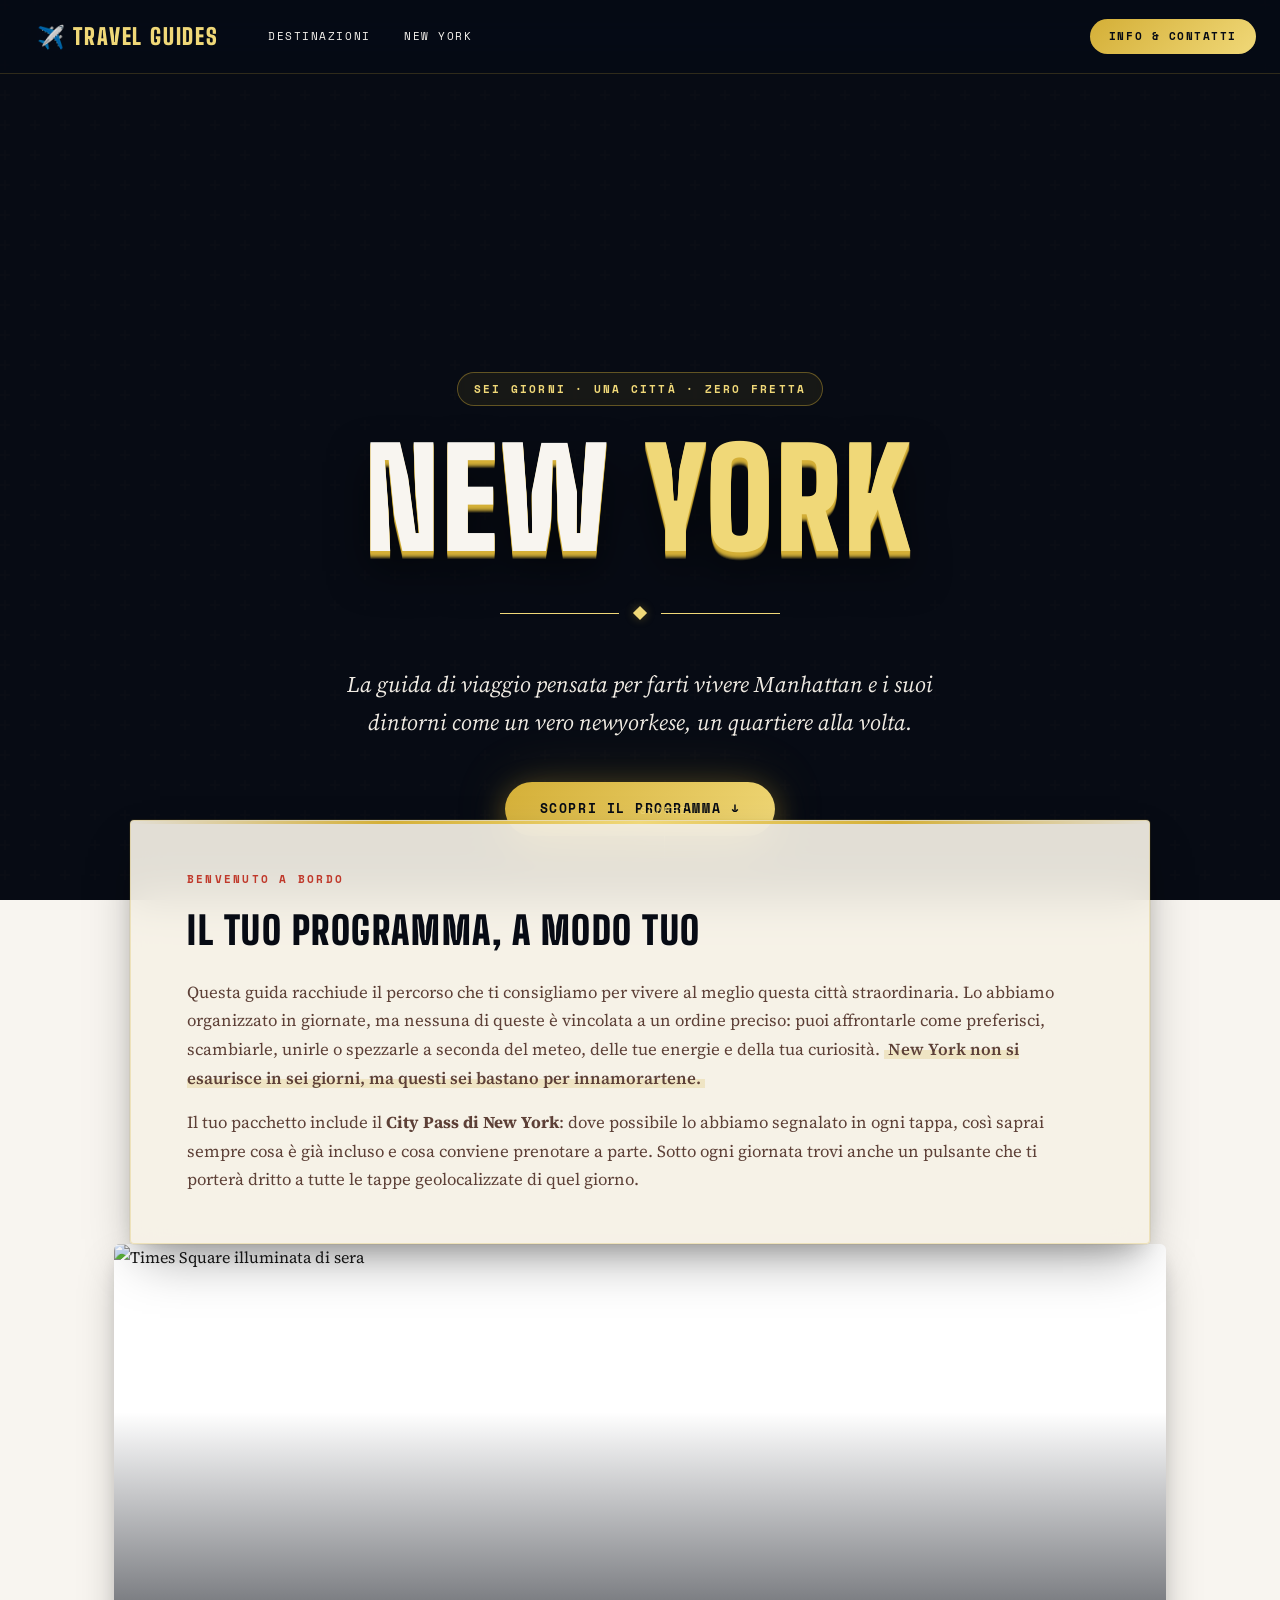
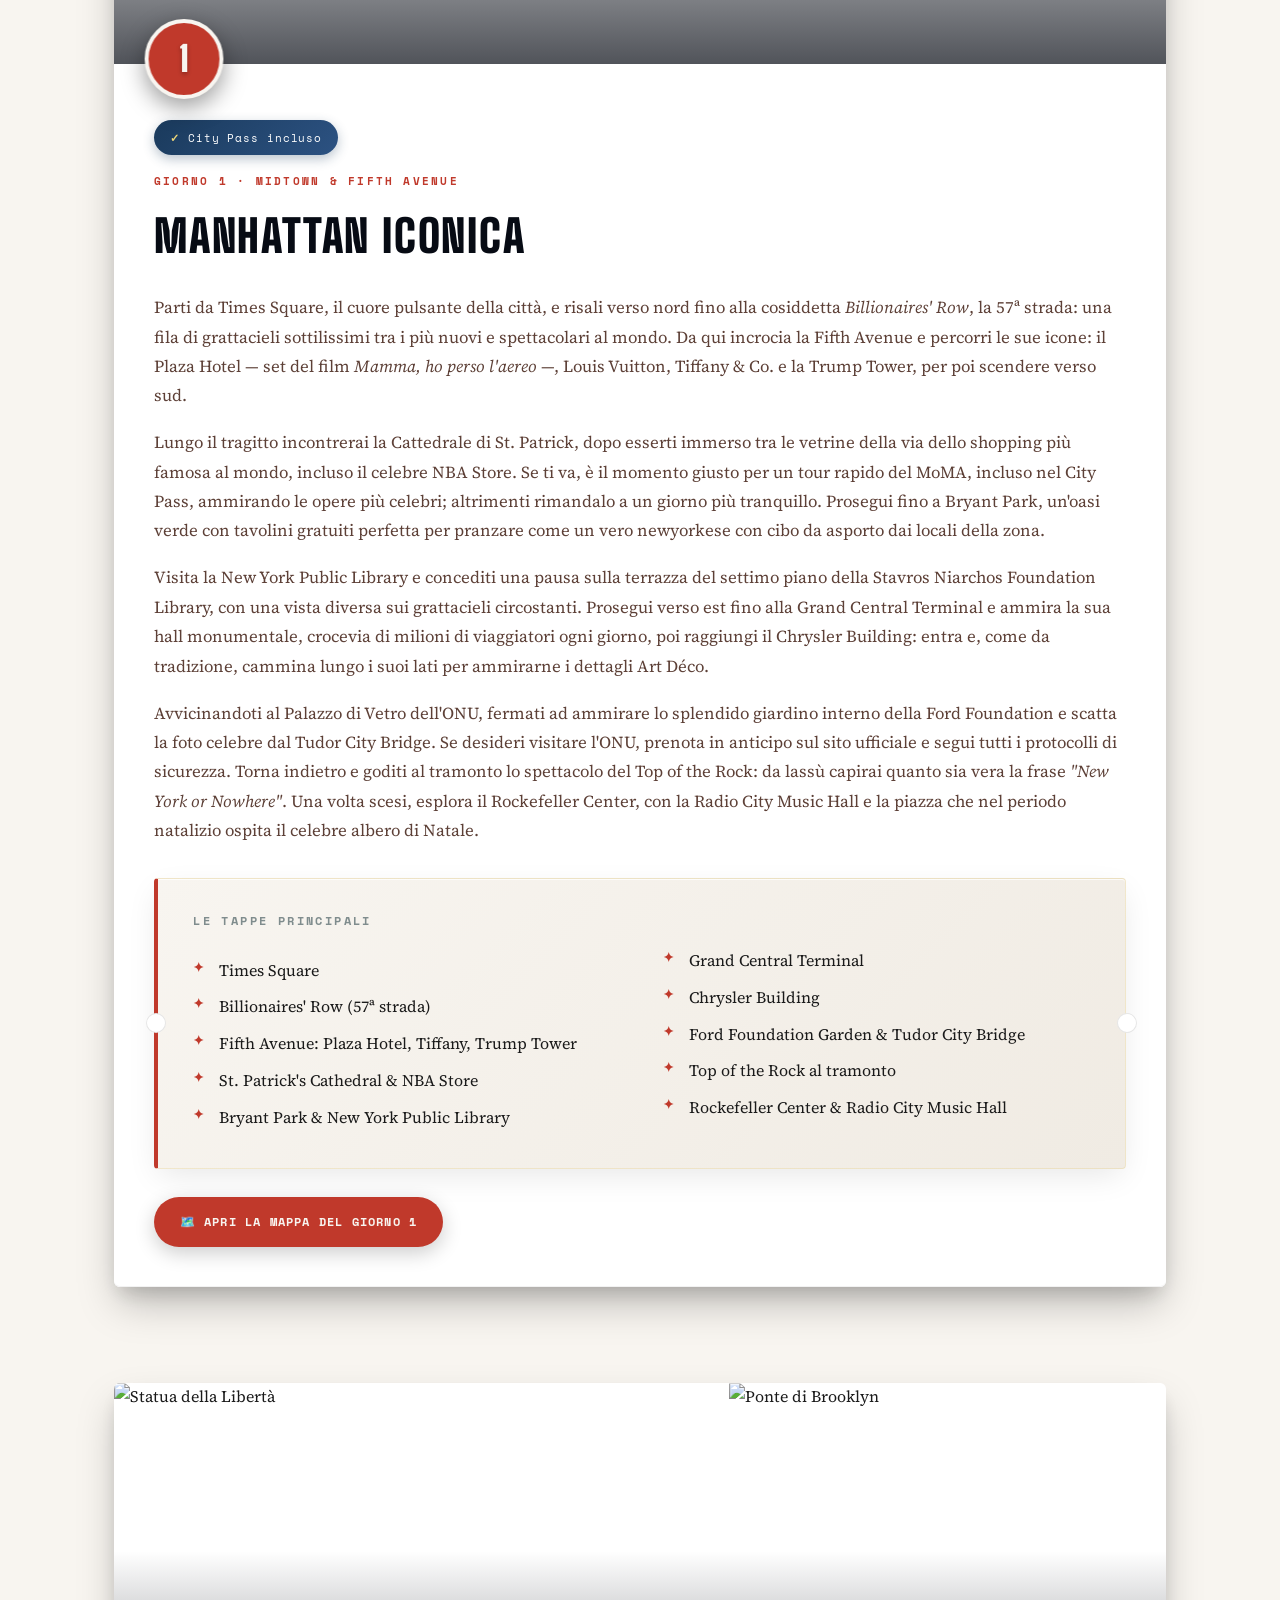
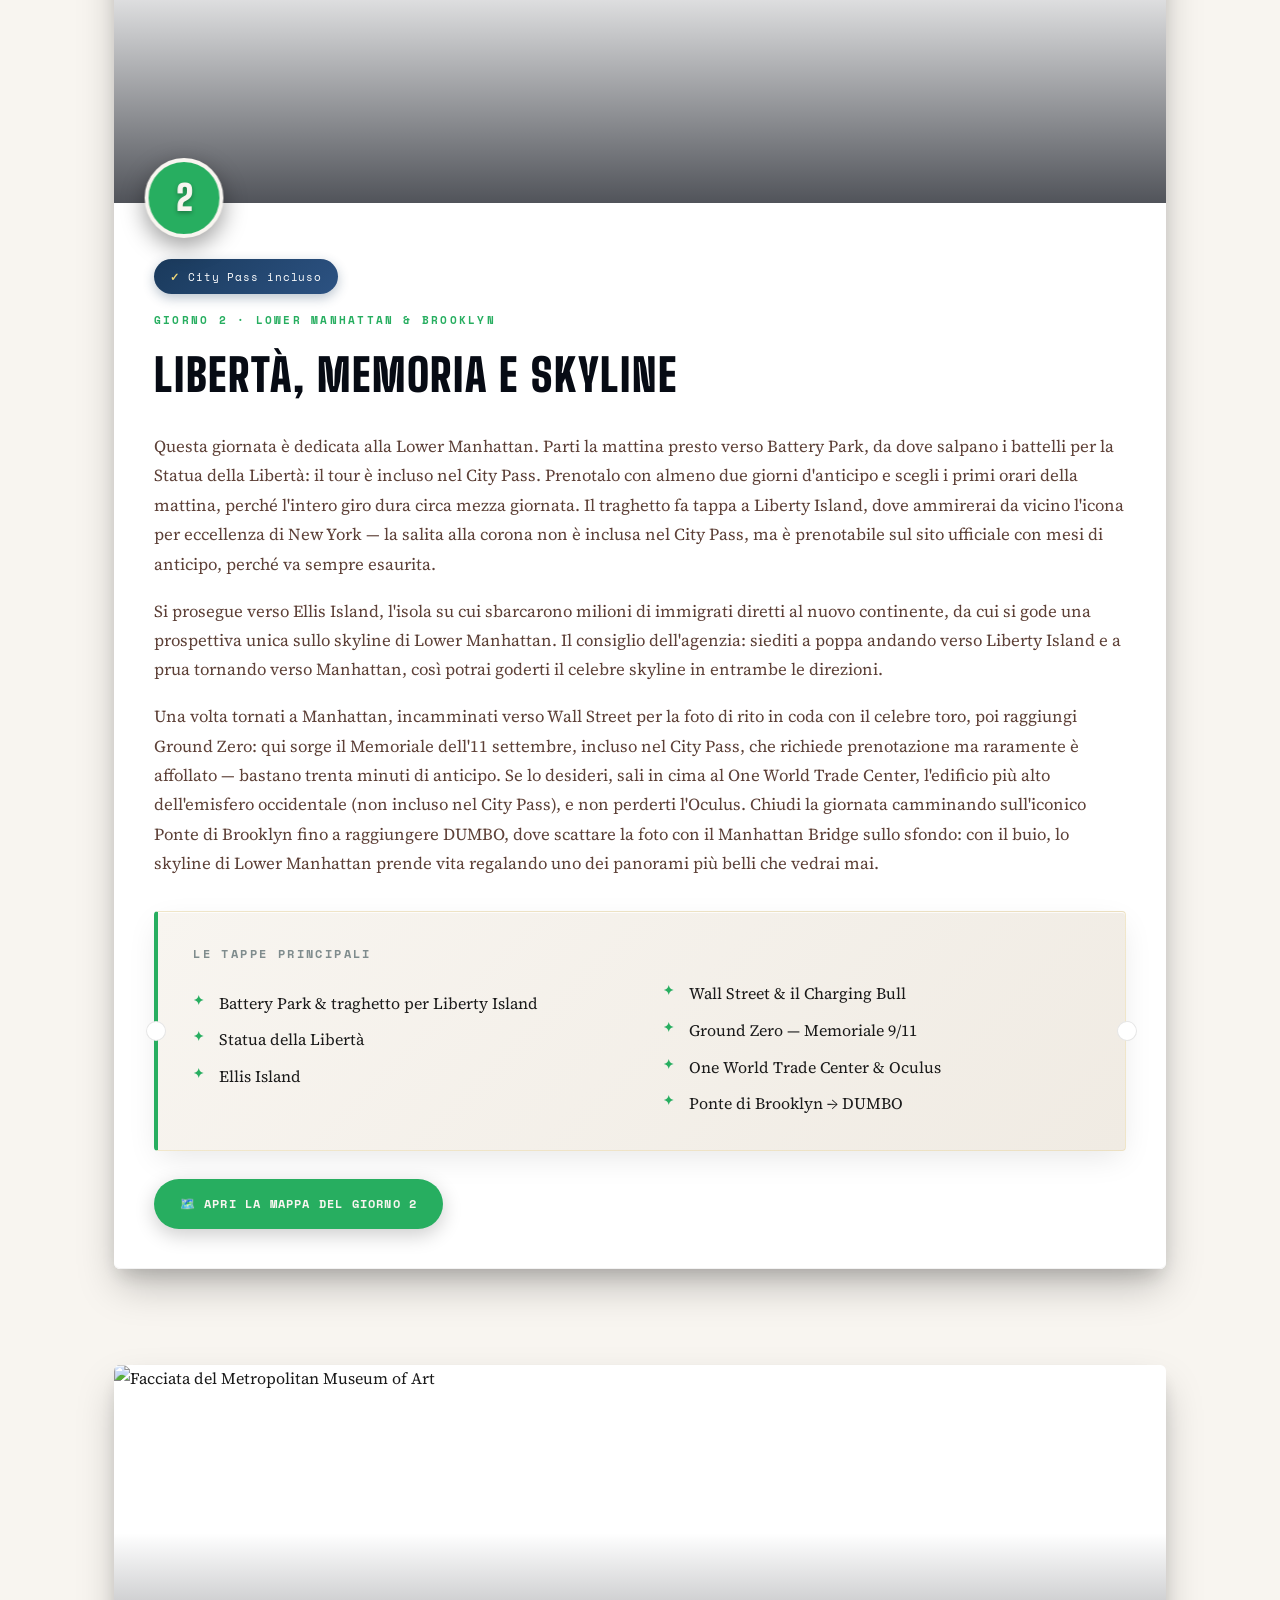
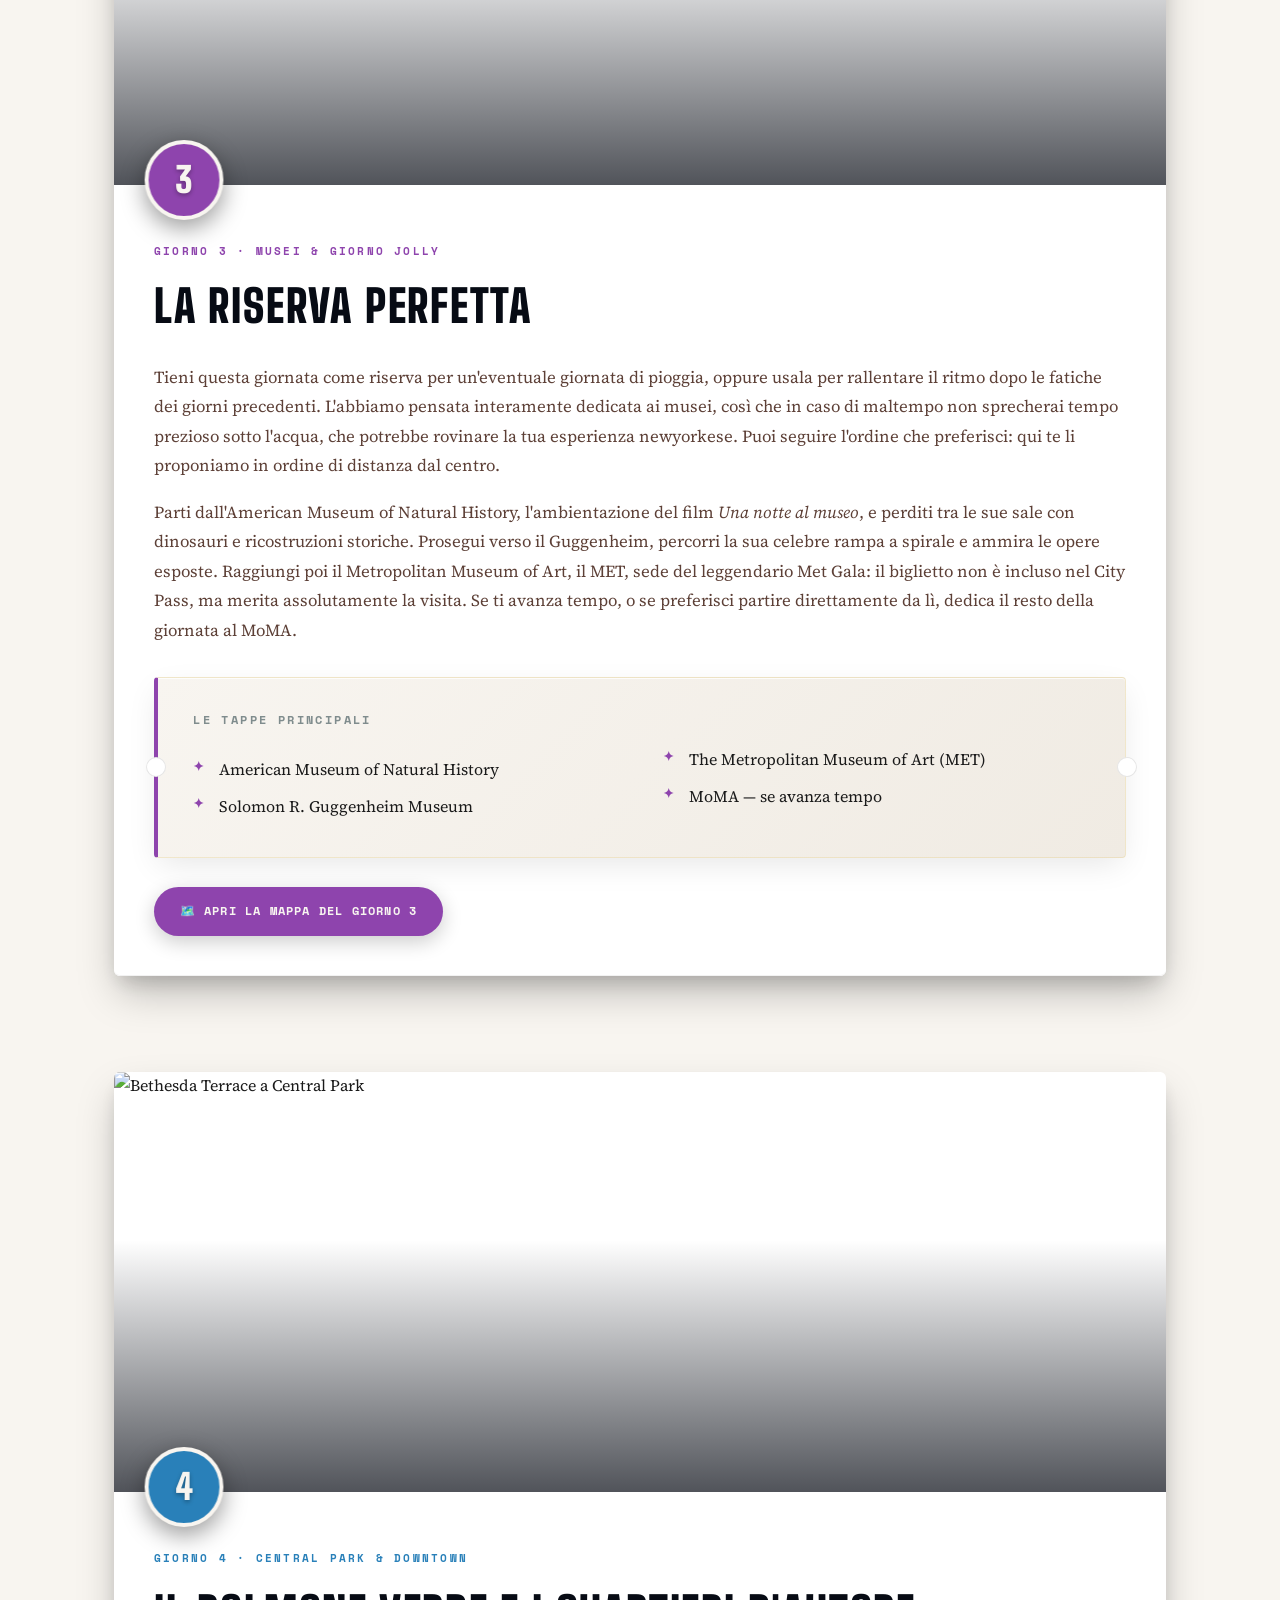
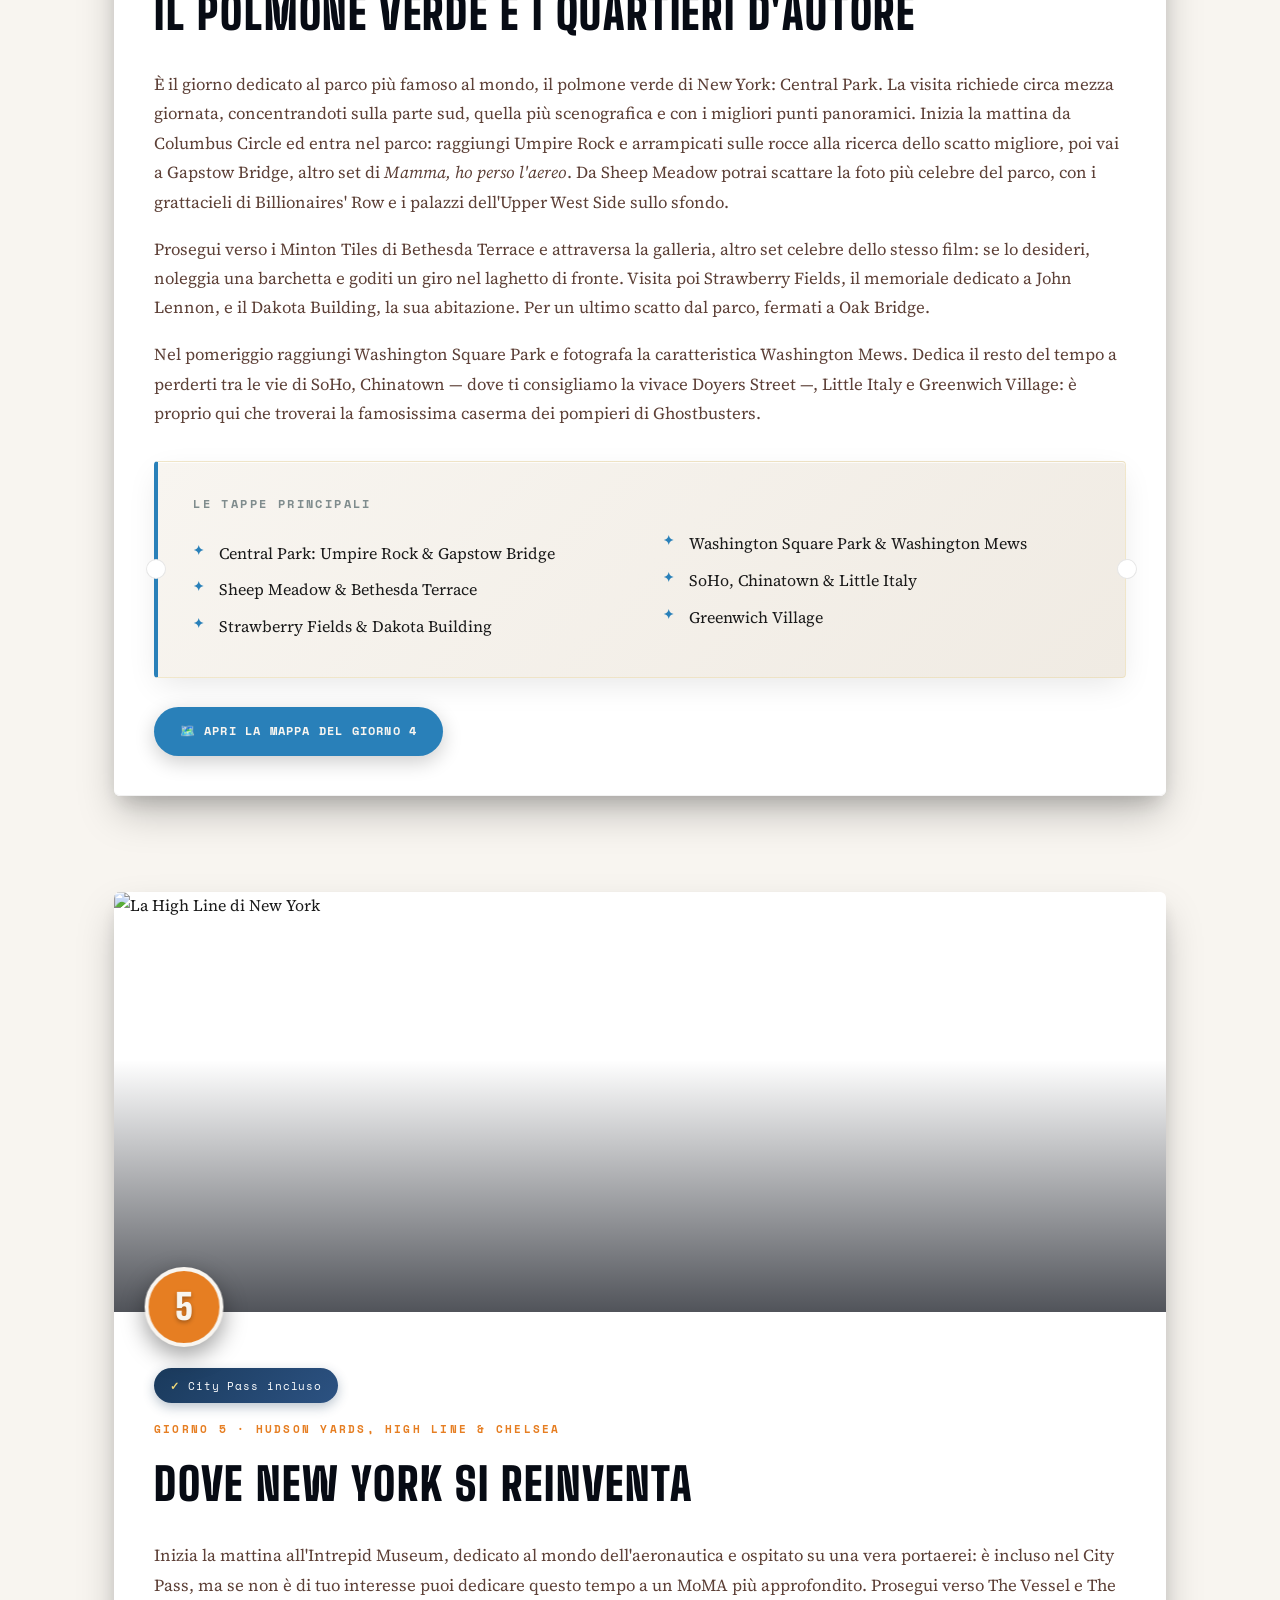
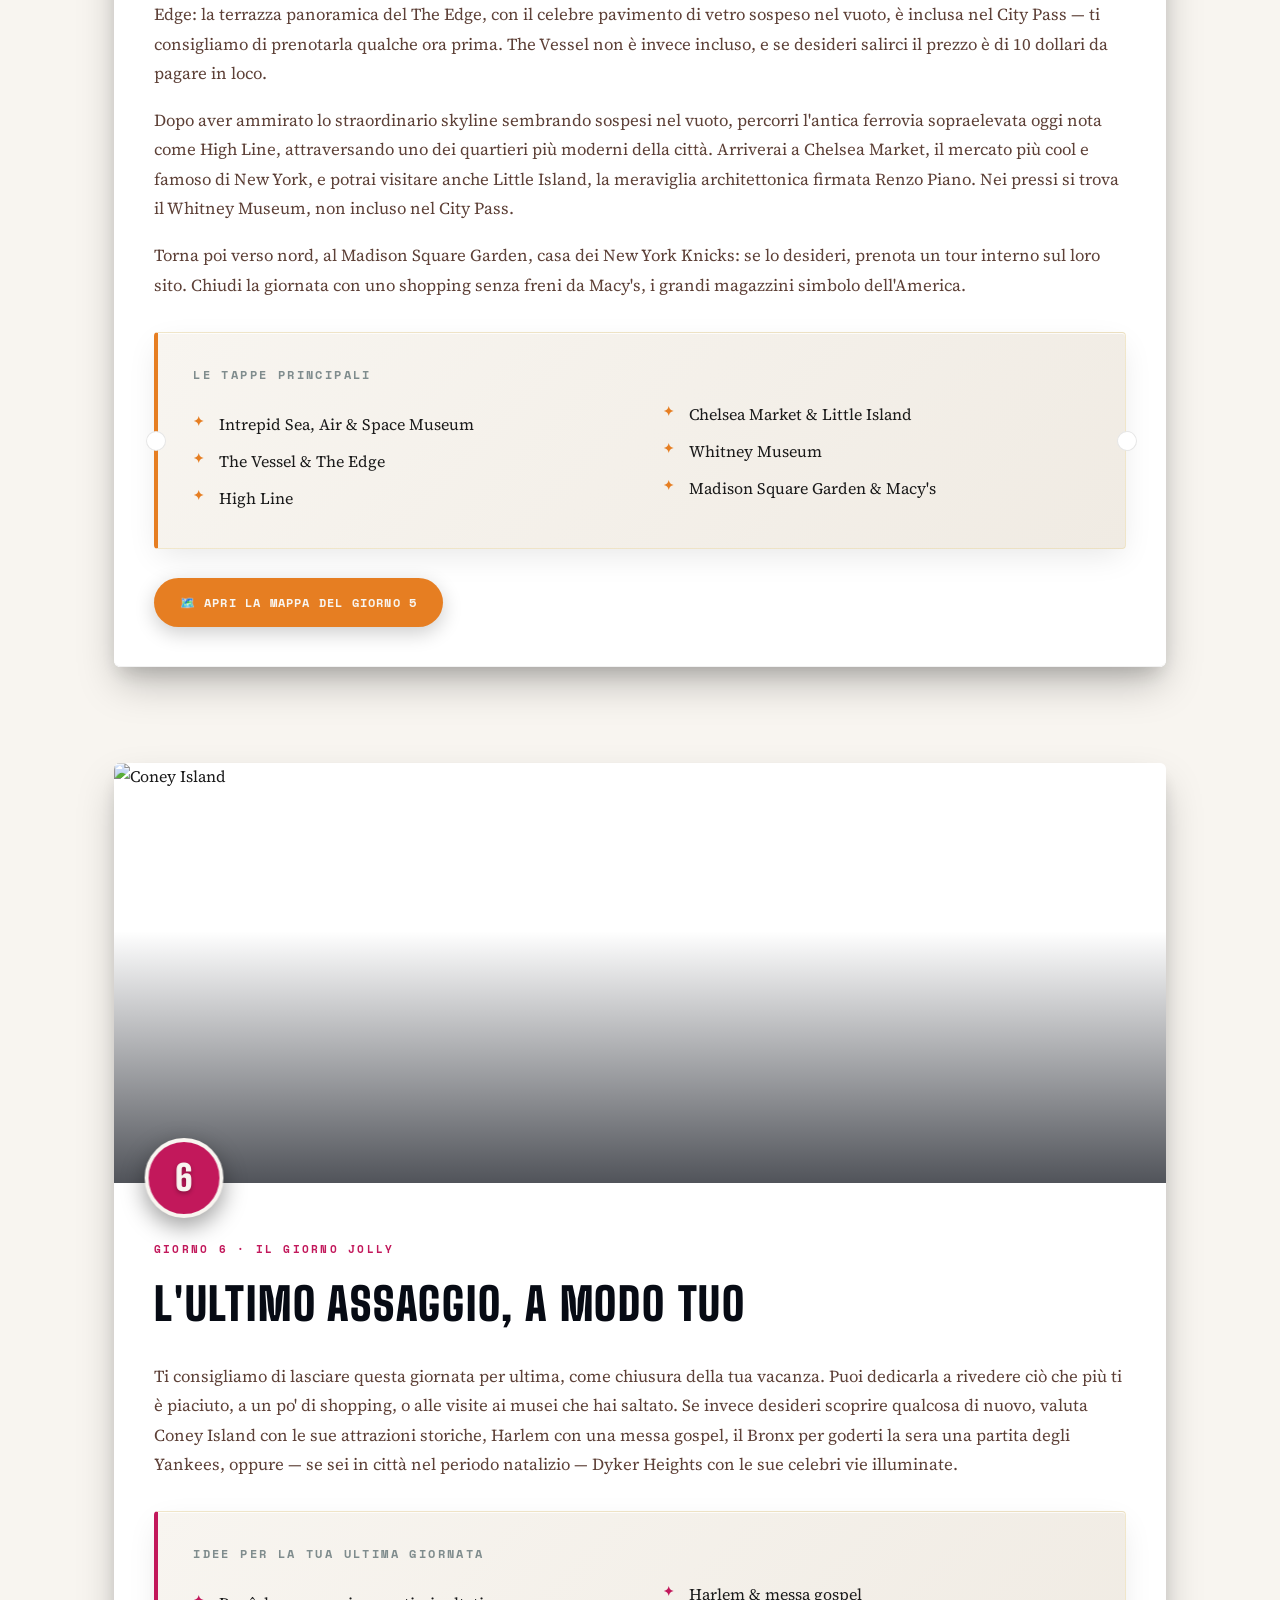
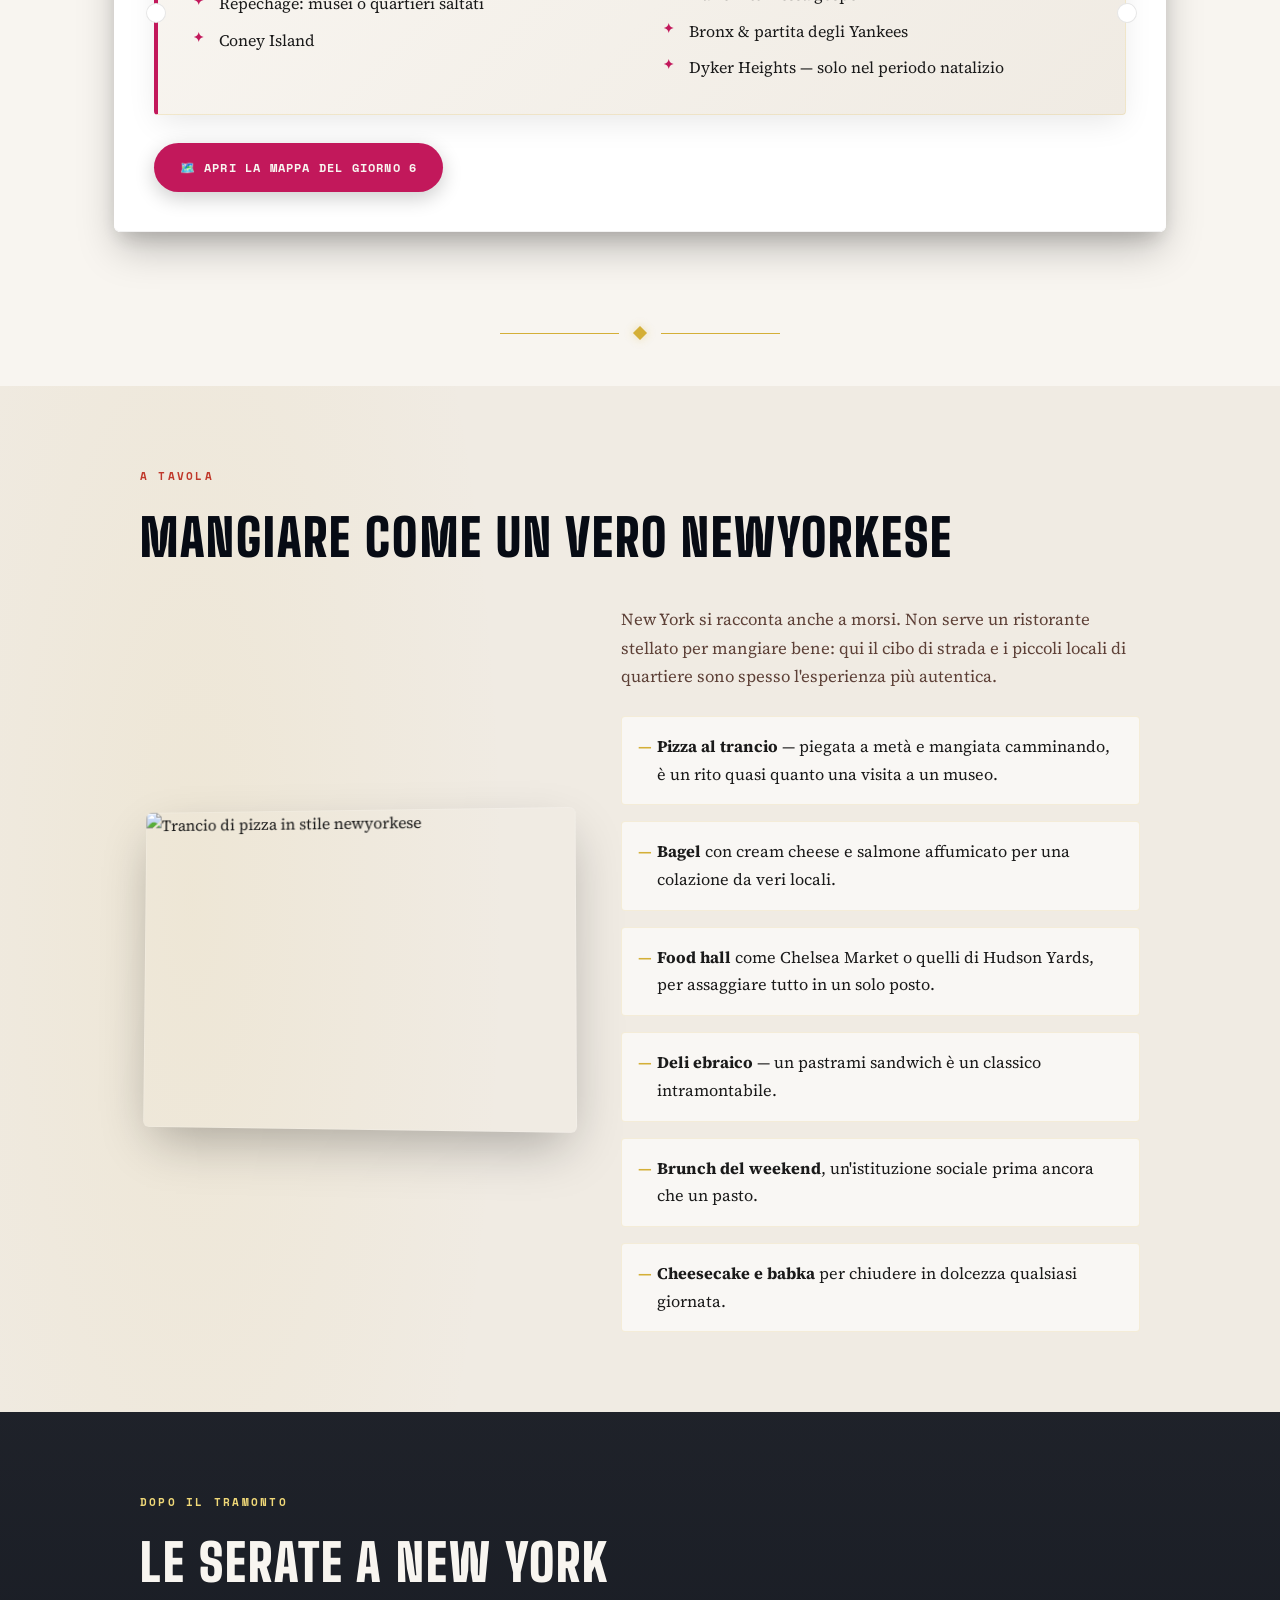
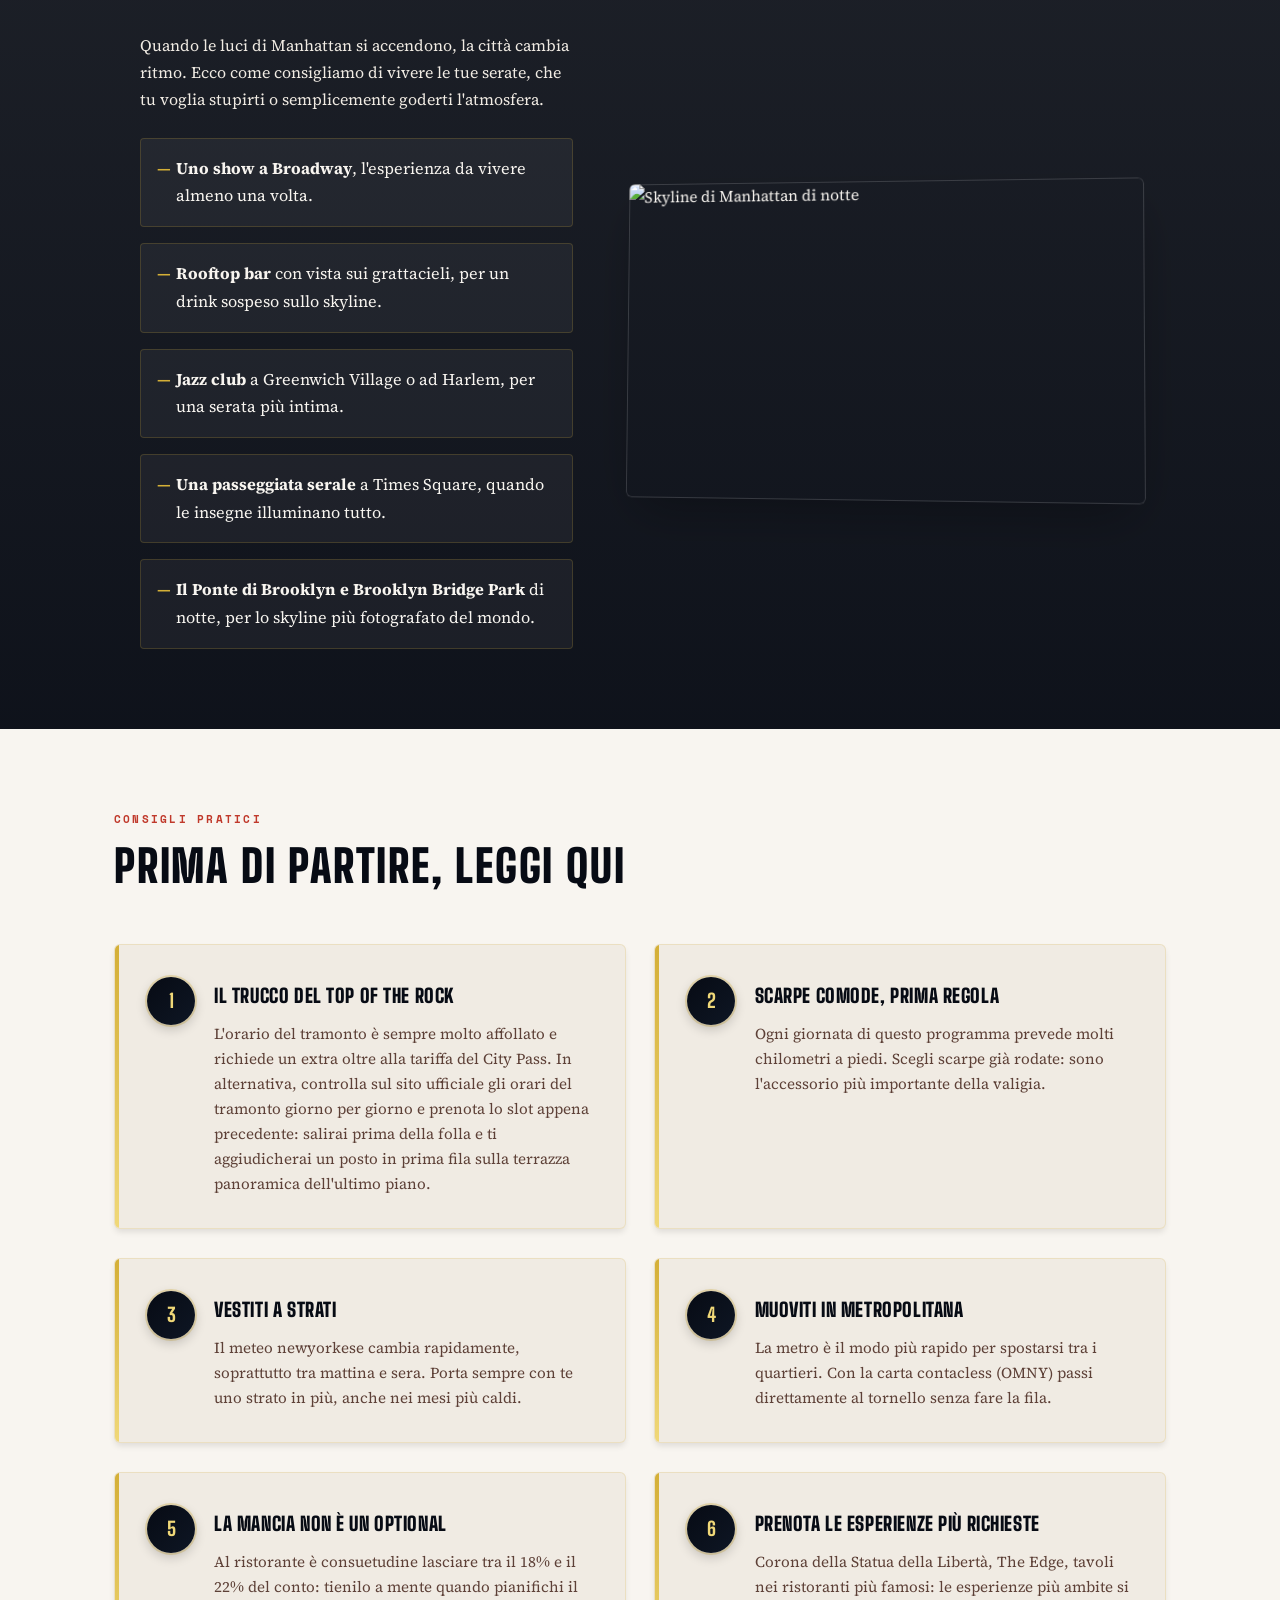
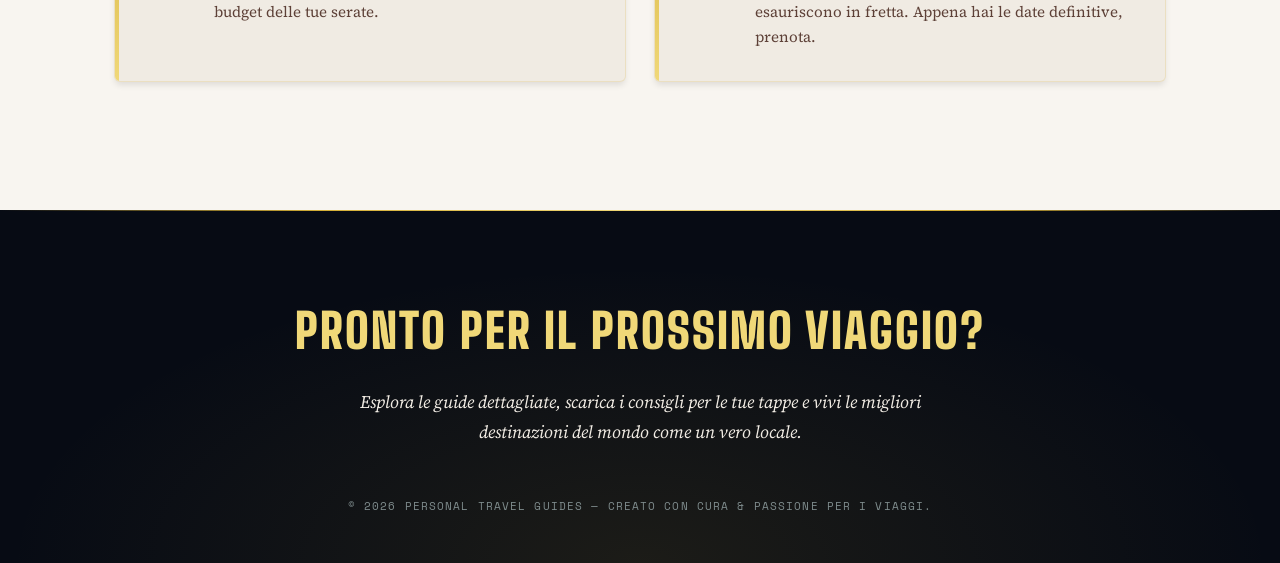
==== commit 413a3dfb: "fix: remove tilt effect, fix day badge clipping, correct Wikimedia image URLs" ====
--- a/src/destinations/new-york/index.html
+++ b/src/destinations/new-york/index.html
@@ -19,7 +19,7 @@
 
 <div id="nav-placeholder"></div>
 
-<header class="hero" id="top" style="background-image: url('https://upload.wikimedia.org/wikipedia/commons/thumb/0/05/New_York_City_skyline.jpg/1600px-New_York_City_skyline.jpg');">
+<header class="hero" id="top" style="background-image: url('https://upload.wikimedia.org/wikipedia/commons/thumb/0/05/New_York_City_skyline.jpg/1920px-New_York_City_skyline.jpg');">
   <div class="hero-inner">
     <div class="eyebrow">Sei giorni · una città · zero fretta</div>
     <h1>NEW <span>YORK</span></h1>
@@ -43,8 +43,10 @@
   <section class="day" id="giorno-1" style="--accent:var(--d1)">
     <div class="day-card reveal">
       <div class="day-banner">
-        <img src="https://upload.wikimedia.org/wikipedia/commons/thumb/0/0e/Times_Square_at_Night_%287823232238%29.jpg/1400px-Times_Square_at_Night_%287823232238%29.jpg" alt="Times Square illuminata di sera" loading="lazy">
-        <div class="overlay"></div>
+        <div class="banner-img-clip">
+          <img src="https://upload.wikimedia.org/wikipedia/commons/thumb/0/0e/Times_Square_at_Night_%287823232238%29.jpg/1280px-Times_Square_at_Night_%287823232238%29.jpg" alt="Times Square illuminata di sera" loading="lazy">
+          <div class="overlay"></div>
+        </div>
         <div class="day-badge">1</div>
       </div>
       <div class="day-body">
@@ -80,8 +82,12 @@
   <section class="day" id="giorno-2" style="--accent:var(--d2)">
     <div class="day-card reveal">
       <div class="day-banner duo">
-        <img src="https://upload.wikimedia.org/wikipedia/commons/thumb/7/7e/Statue_of_Liberty_7.jpg/1200px-Statue_of_Liberty_7.jpg" alt="Statua della Libertà" loading="lazy">
-        <img src="https://upload.wikimedia.org/wikipedia/commons/thumb/0/00/Brooklyn_Bridge_NY.jpg/900px-Brooklyn_Bridge_NY.jpg" alt="Ponte di Brooklyn" loading="lazy">
+        <div class="banner-img-clip">
+          <img src="https://upload.wikimedia.org/wikipedia/commons/thumb/7/7e/Statue_of_Liberty_7.jpg/1024px-Statue_of_Liberty_7.jpg" alt="Statua della Libertà" loading="lazy">
+        </div>
+        <div class="banner-img-clip">
+          <img src="https://upload.wikimedia.org/wikipedia/commons/thumb/0/00/Brooklyn_Bridge_NY.jpg/800px-Brooklyn_Bridge_NY.jpg" alt="Ponte di Brooklyn" loading="lazy">
+        </div>
         <div class="overlay"></div>
         <div class="day-badge">2</div>
       </div>
@@ -114,8 +120,10 @@
   <section class="day" id="giorno-3" style="--accent:var(--d3)">
     <div class="day-card reveal">
       <div class="day-banner">
-        <img src="https://upload.wikimedia.org/wikipedia/commons/thumb/7/7e/The_MET.jpg/1400px-The_MET.jpg" alt="Facciata del Metropolitan Museum of Art" loading="lazy">
-        <div class="overlay"></div>
+        <div class="banner-img-clip">
+          <img src="https://upload.wikimedia.org/wikipedia/commons/thumb/7/7e/The_MET.jpg/1280px-The_MET.jpg" alt="Facciata del Metropolitan Museum of Art" loading="lazy">
+          <div class="overlay"></div>
+        </div>
         <div class="day-badge">3</div>
       </div>
       <div class="day-body">
@@ -142,8 +150,10 @@
   <section class="day" id="giorno-4" style="--accent:var(--d4)">
     <div class="day-card reveal">
       <div class="day-banner">
-        <img src="https://upload.wikimedia.org/wikipedia/commons/thumb/8/8f/Angel_of_the_Waters_Fountain_and_Bethesda_Terrace%2C_Central_Park.jpg/1400px-Angel_of_the_Waters_Fountain_and_Bethesda_Terrace%2C_Central_Park.jpg" alt="Bethesda Terrace a Central Park" loading="lazy">
-        <div class="overlay"></div>
+        <div class="banner-img-clip">
+          <img src="https://upload.wikimedia.org/wikipedia/commons/thumb/8/8f/Angel_of_the_Waters_Fountain_and_Bethesda_Terrace%2C_Central_Park.jpg/1280px-Angel_of_the_Waters_Fountain_and_Bethesda_Terrace%2C_Central_Park.jpg" alt="Bethesda Terrace a Central Park" loading="lazy">
+          <div class="overlay"></div>
+        </div>
         <div class="day-badge">4</div>
       </div>
       <div class="day-body">
@@ -173,8 +183,10 @@
   <section class="day" id="giorno-5" style="--accent:var(--d5)">
     <div class="day-card reveal">
       <div class="day-banner">
-        <img src="https://upload.wikimedia.org/wikipedia/commons/thumb/2/2a/The_High_Line_New_York_%2811600722744%29.jpg/1400px-The_High_Line_New_York_%2811600722744%29.jpg" alt="La High Line di New York" loading="lazy">
-        <div class="overlay"></div>
+        <div class="banner-img-clip">
+          <img src="https://upload.wikimedia.org/wikipedia/commons/thumb/2/2a/The_High_Line_New_York_%2811600722744%29.jpg/1280px-The_High_Line_New_York_%2811600722744%29.jpg" alt="La High Line di New York" loading="lazy">
+          <div class="overlay"></div>
+        </div>
         <div class="day-badge">5</div>
       </div>
       <div class="day-body">
@@ -205,8 +217,10 @@
   <section class="day" id="giorno-6" style="--accent:var(--d6)">
     <div class="day-card reveal">
       <div class="day-banner">
-        <img src="https://upload.wikimedia.org/wikipedia/commons/thumb/8/8a/Coney_Island_beach_and_amusement_parks_%28June_2016%29.jpg/1400px-Coney_Island_beach_and_amusement_parks_%28June_2016%29.jpg" alt="Coney Island" loading="lazy">
-        <div class="overlay"></div>
+        <div class="banner-img-clip">
+          <img src="https://upload.wikimedia.org/wikipedia/commons/thumb/8/8a/Coney_Island_beach_and_amusement_parks_%28June_2016%29.jpg/1280px-Coney_Island_beach_and_amusement_parks_%28June_2016%29.jpg" alt="Coney Island" loading="lazy">
+          <div class="overlay"></div>
+        </div>
         <div class="day-badge">6</div>
       </div>
       <div class="day-body">
@@ -239,7 +253,7 @@
     <h2 class="reveal">Mangiare come un vero newyorkese</h2>
     <div class="feature-grid">
       <div class="img-wrap reveal">
-        <img src="https://upload.wikimedia.org/wikipedia/commons/thumb/9/9e/Prince_Street_Pizza_Sicilian_slice.jpg/1000px-Prince_Street_Pizza_Sicilian_slice.jpg" alt="Trancio di pizza in stile newyorkese" loading="lazy">
+        <img src="https://upload.wikimedia.org/wikipedia/commons/thumb/9/9e/Prince_Street_Pizza_Sicilian_slice.jpg/800px-Prince_Street_Pizza_Sicilian_slice.jpg" alt="Trancio di pizza in stile newyorkese" loading="lazy">
       </div>
       <div class="reveal reveal-delay-1">
         <p style="color:var(--text-soft);margin:0 0 1.2rem;font-size:1.05rem">New York si racconta anche a morsi. Non serve un ristorante stellato per mangiare bene: qui il cibo di strada e i piccoli locali di quartiere sono spesso l'esperienza più autentica.</p>
@@ -272,7 +286,7 @@
         </ul>
       </div>
       <div class="img-wrap reveal reveal-delay-1">
-        <img src="https://upload.wikimedia.org/wikipedia/commons/thumb/3/39/New_York_Midtown_Skyline_at_night_-_Jan_2006_edit1.jpg/1200px-New_York_Midtown_Skyline_at_night_-_Jan_2006_edit1.jpg" alt="Skyline di Manhattan di notte" loading="lazy">
+        <img src="https://upload.wikimedia.org/wikipedia/commons/thumb/3/39/New_York_Midtown_Skyline_at_night_-_Jan_2006_edit1.jpg/1024px-New_York_Midtown_Skyline_at_night_-_Jan_2006_edit1.jpg" alt="Skyline di Manhattan di notte" loading="lazy">
       </div>
     </div>
   </div>
@@ -336,23 +350,6 @@
 <script src="../../js/components.js"></script>
 <script src="../../js/scroll-animations.js"></script>
 
-<script>
-  // 3D Tilt Effect on Day Cards
-  document.querySelectorAll('.day-card').forEach(card => {
-    card.addEventListener('mousemove', e => {
-      const r = card.getBoundingClientRect();
-      const x = e.clientX - r.left;
-      const y = e.clientY - r.top;
-      const cx = r.width / 2;
-      const cy = r.height / 2;
-      const rx = ((y - cy) / cy) * -3;
-      const ry = ((x - cx) / cx) * 3;
-      card.style.transform = `perspective(1500px) rotateX(${rx}deg) rotateY(${ry}deg) translateZ(10px)`;
-    });
-    card.addEventListener('mouseleave', () => {
-      card.style.transform = 'perspective(1500px) rotateX(0) rotateY(0) translateZ(0)';
-    });
-  });
-</script>
+
 </body>
 </html>
--- a/src/styles/destination.css
+++ b/src/styles/destination.css
@@ -329,8 +329,15 @@
 
 .day-banner {
   position: relative;
-  overflow: hidden;
   height: 420px;
+}
+
+/* Inner clip wrapper — keeps the image zoomed within bounds
+   while allowing .day-badge to overflow below the banner */
+.banner-img-clip {
+  position: absolute;
+  inset: 0;
+  overflow: hidden;
 }
 
 .day-banner img {
@@ -354,6 +361,12 @@
   grid-template-columns: 1.4fr 1fr;
   gap: 4px;
   height: 420px;
+}
+
+/* In duo banners the clip wrappers are the grid children */
+.day-banner.duo .banner-img-clip {
+  position: relative;
+  inset: unset;
 }
 
 .day-banner.duo img { height: 100%; }
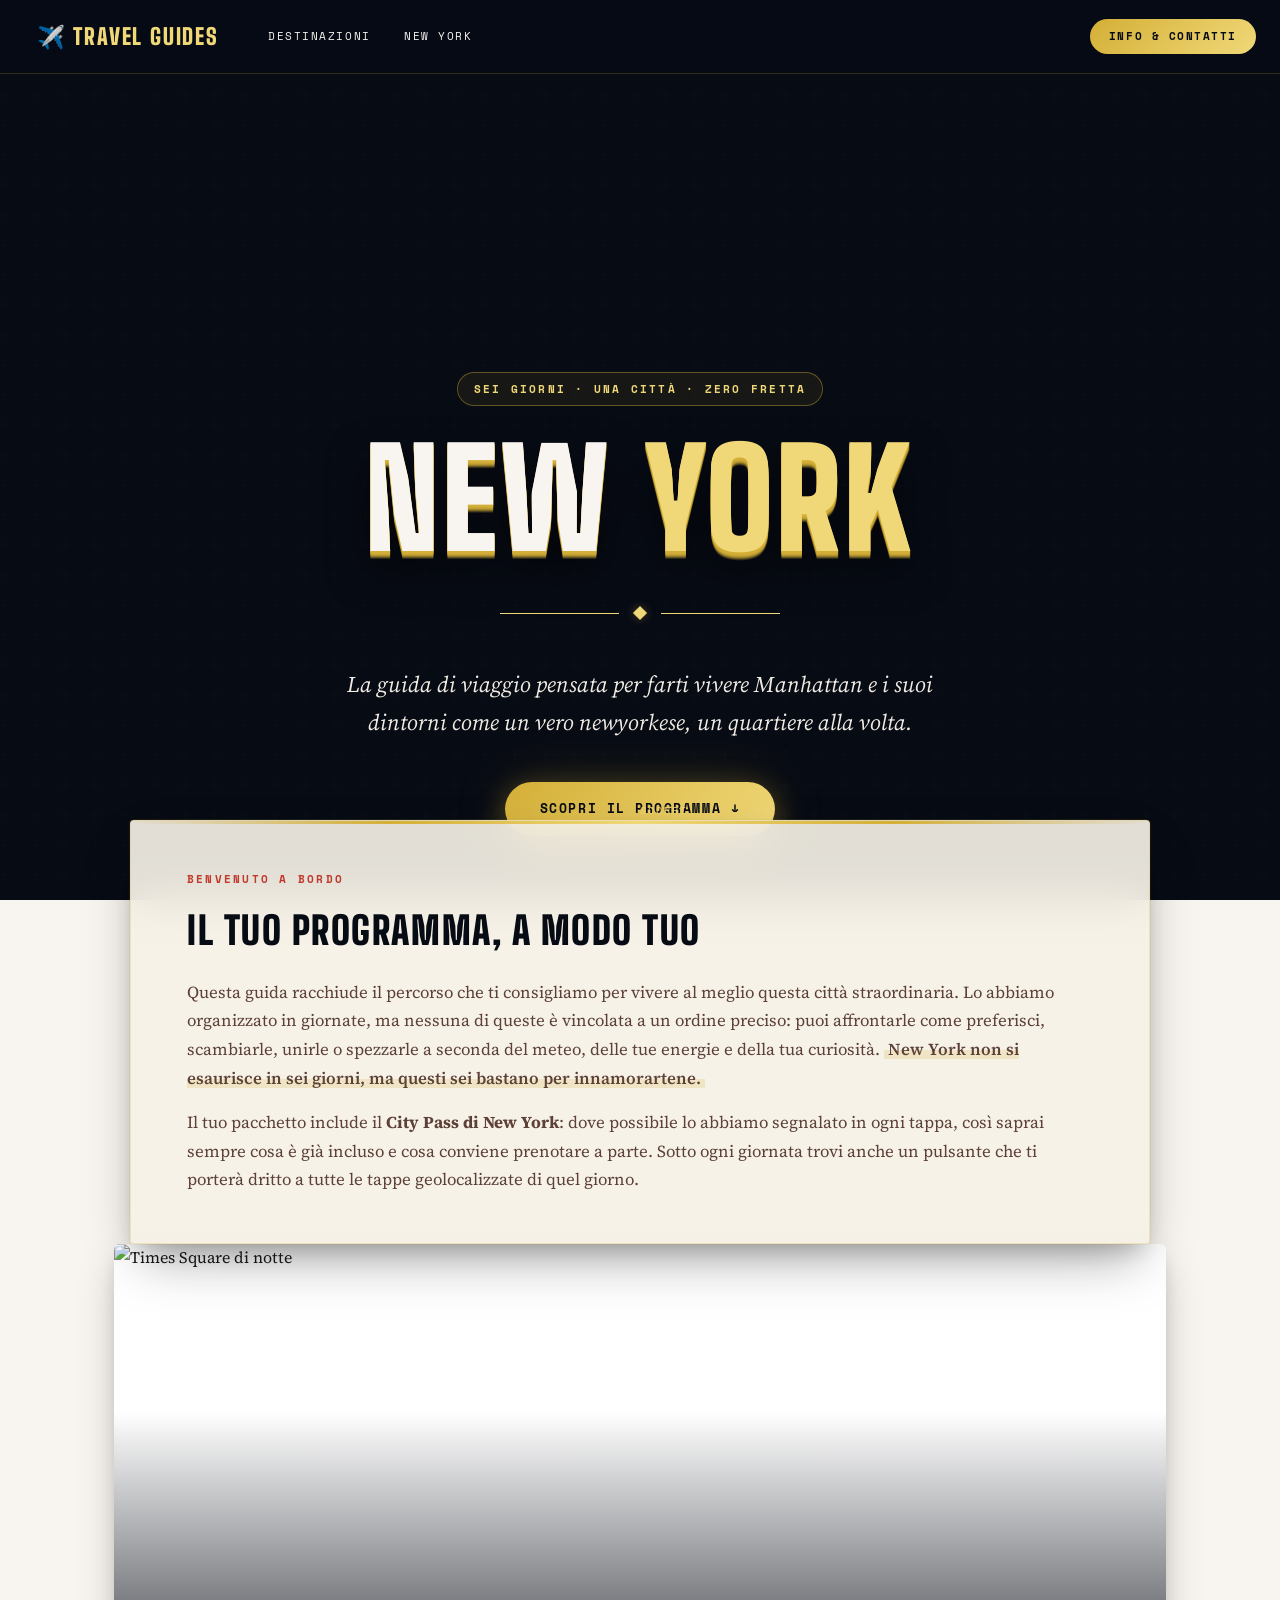
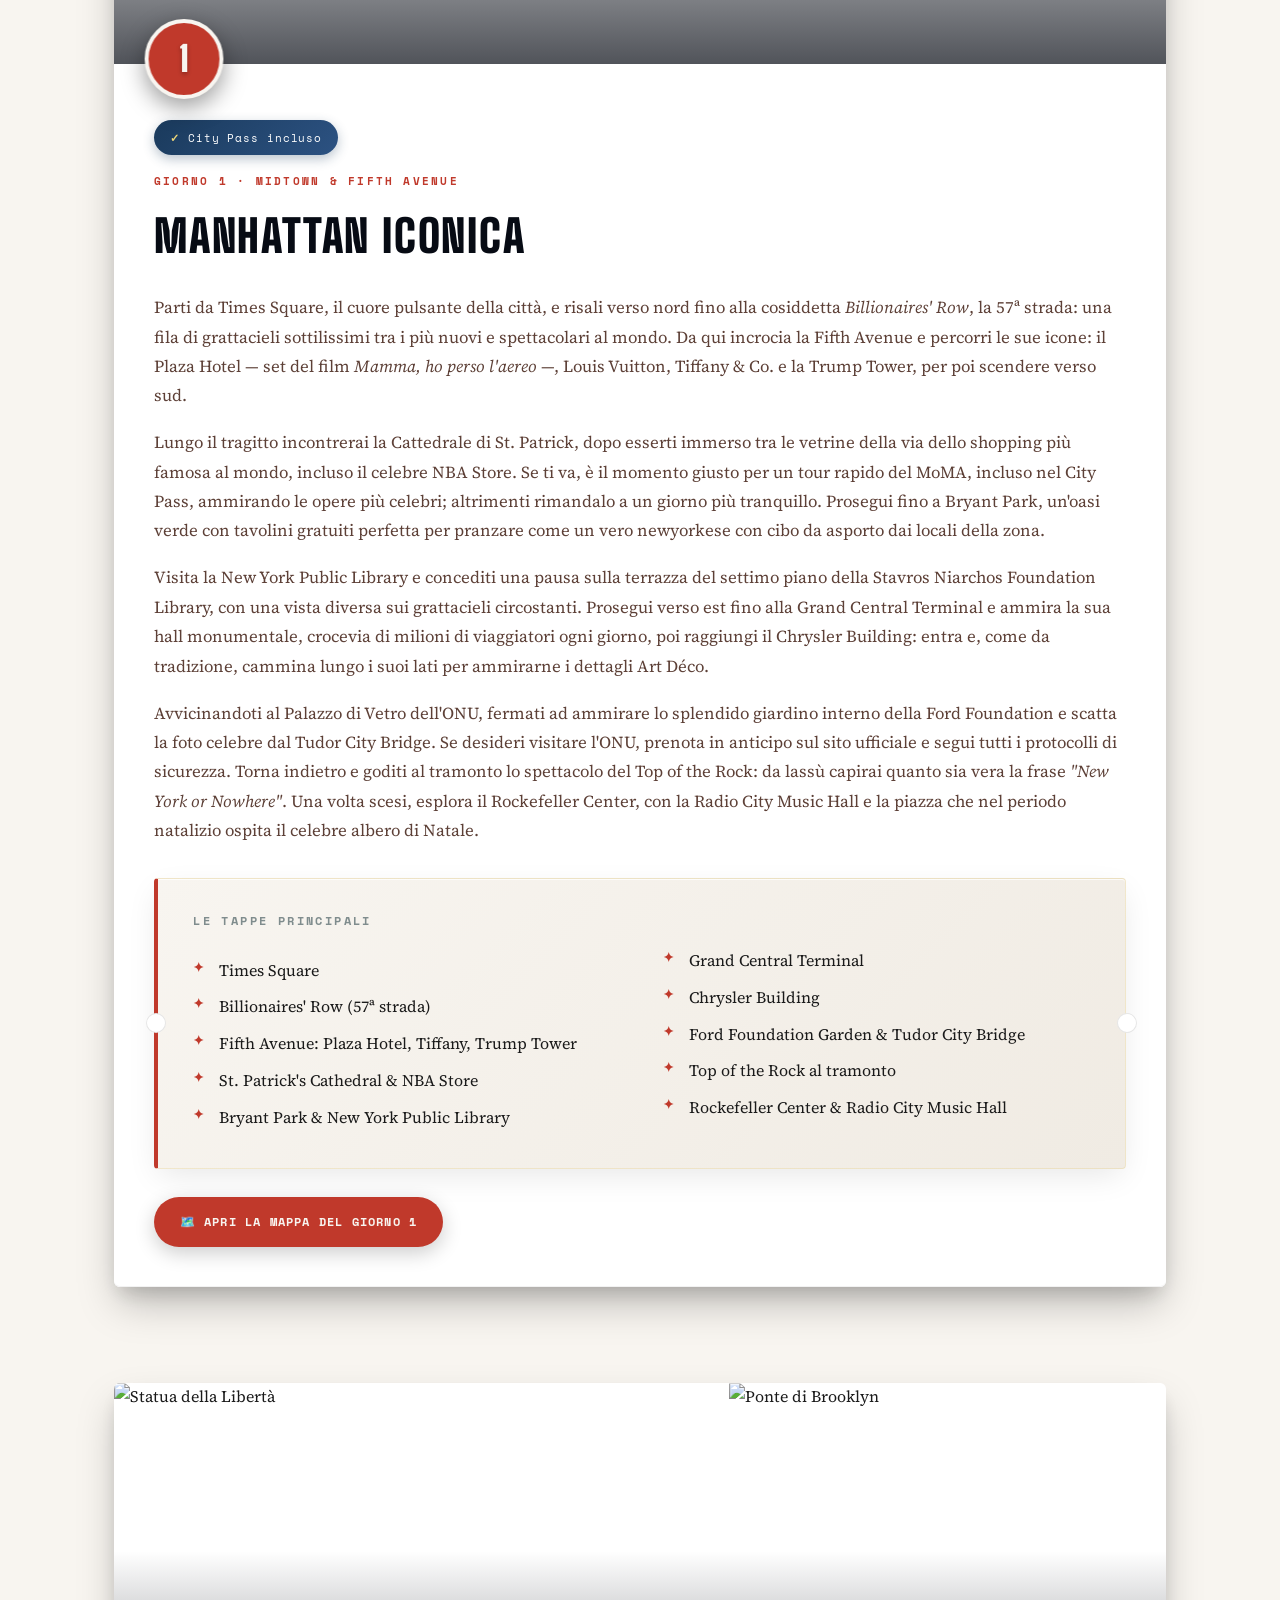
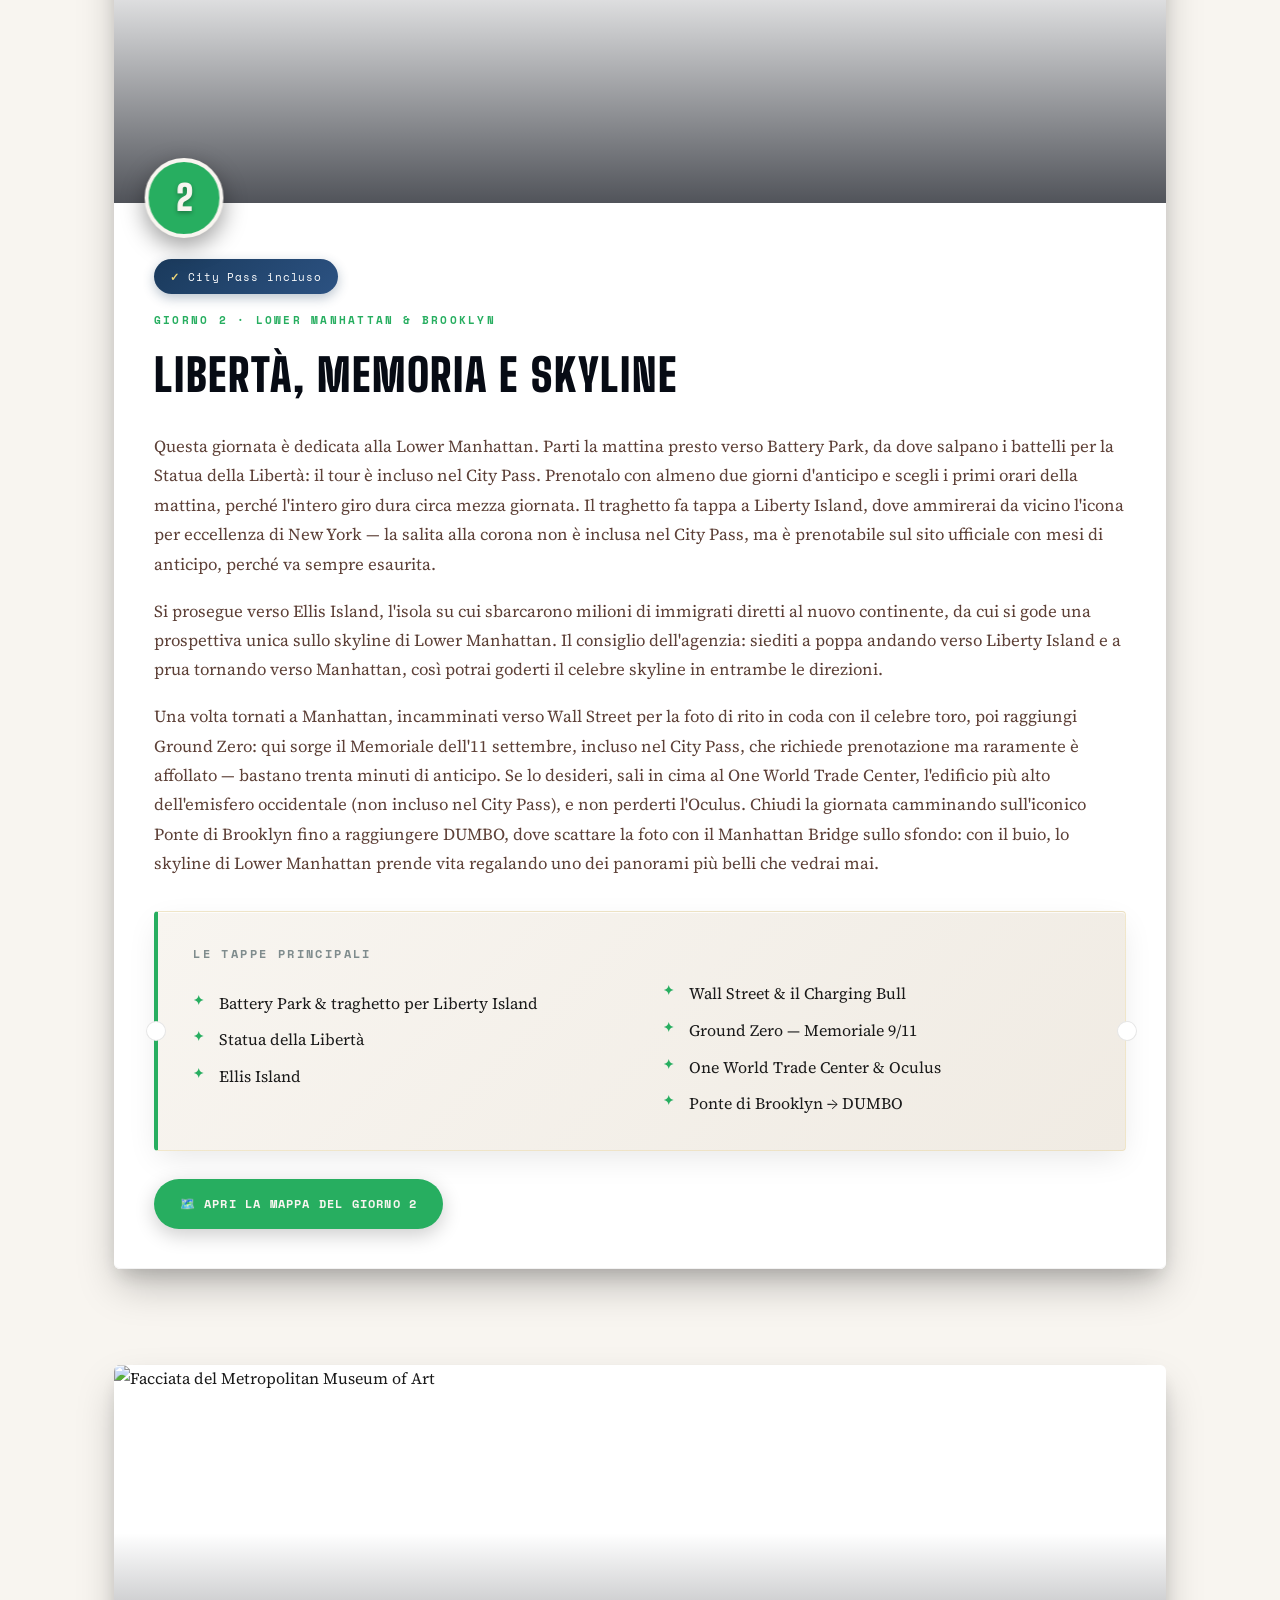
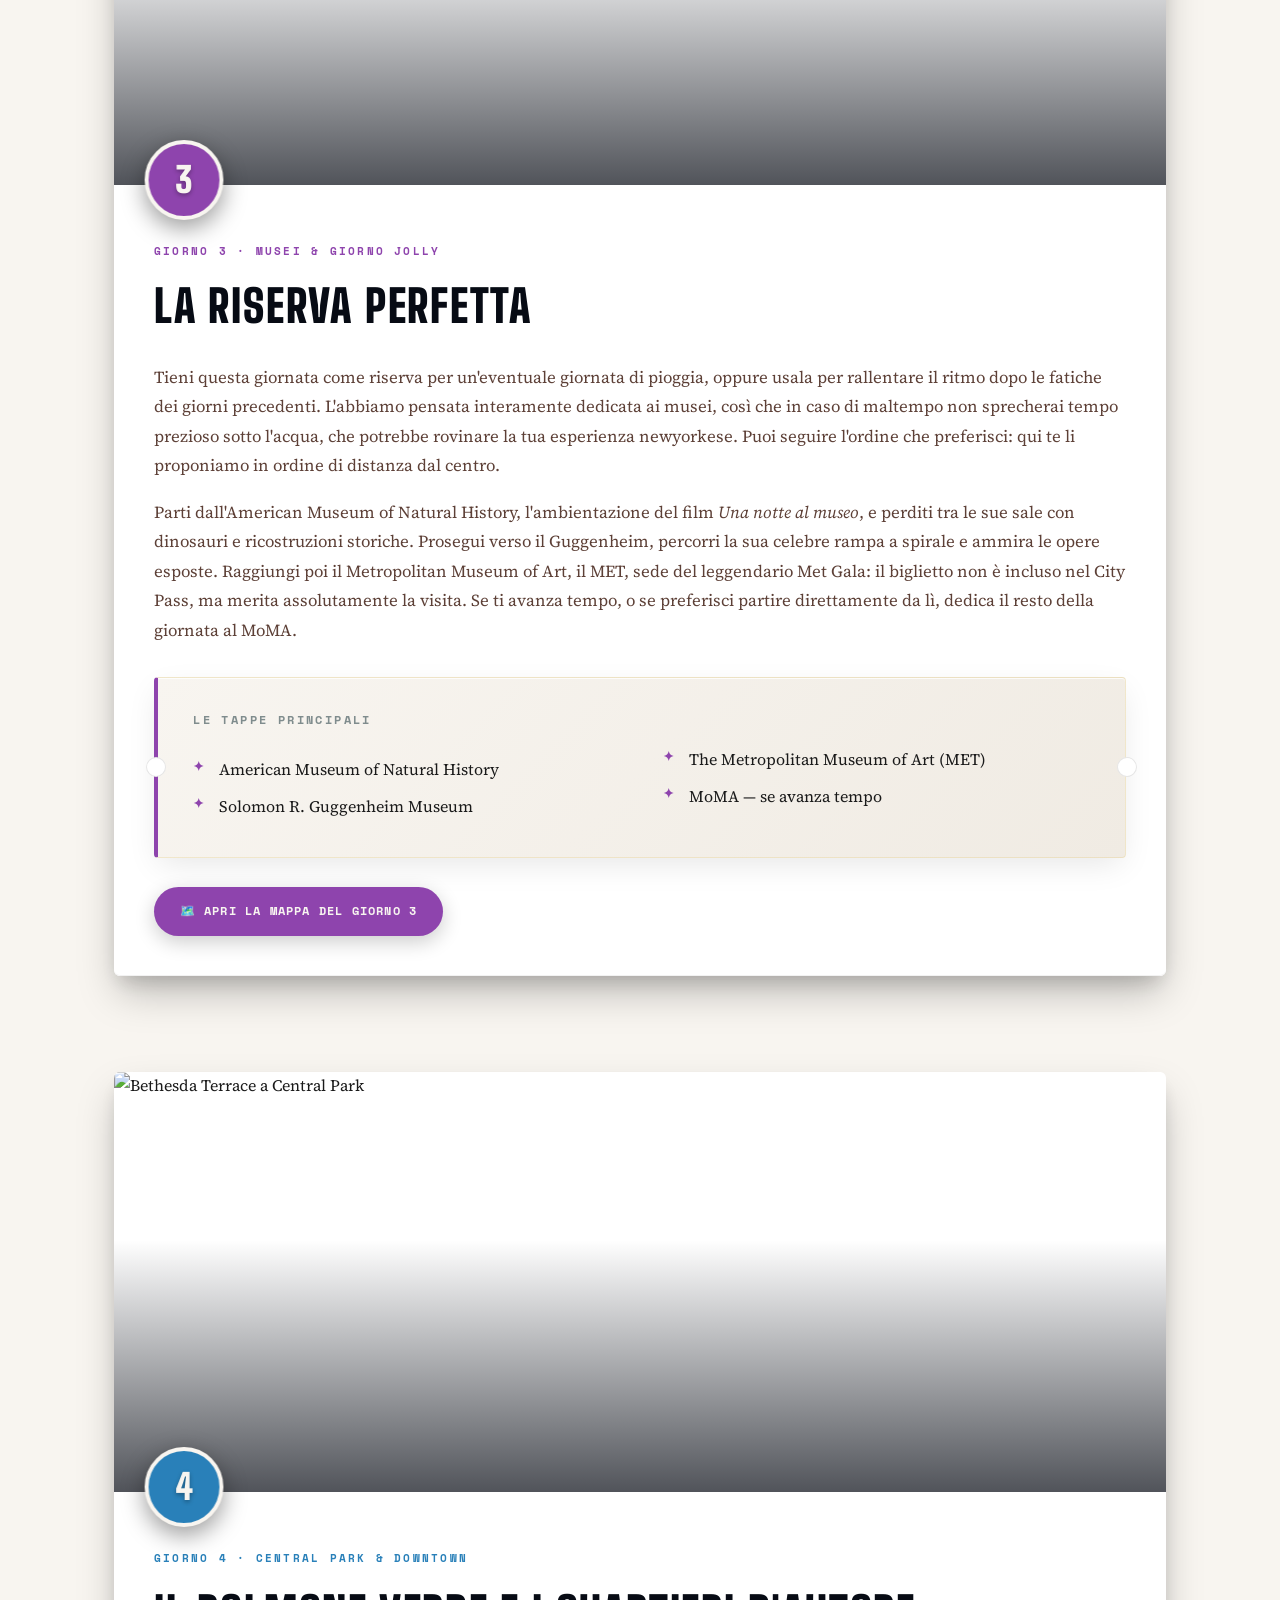
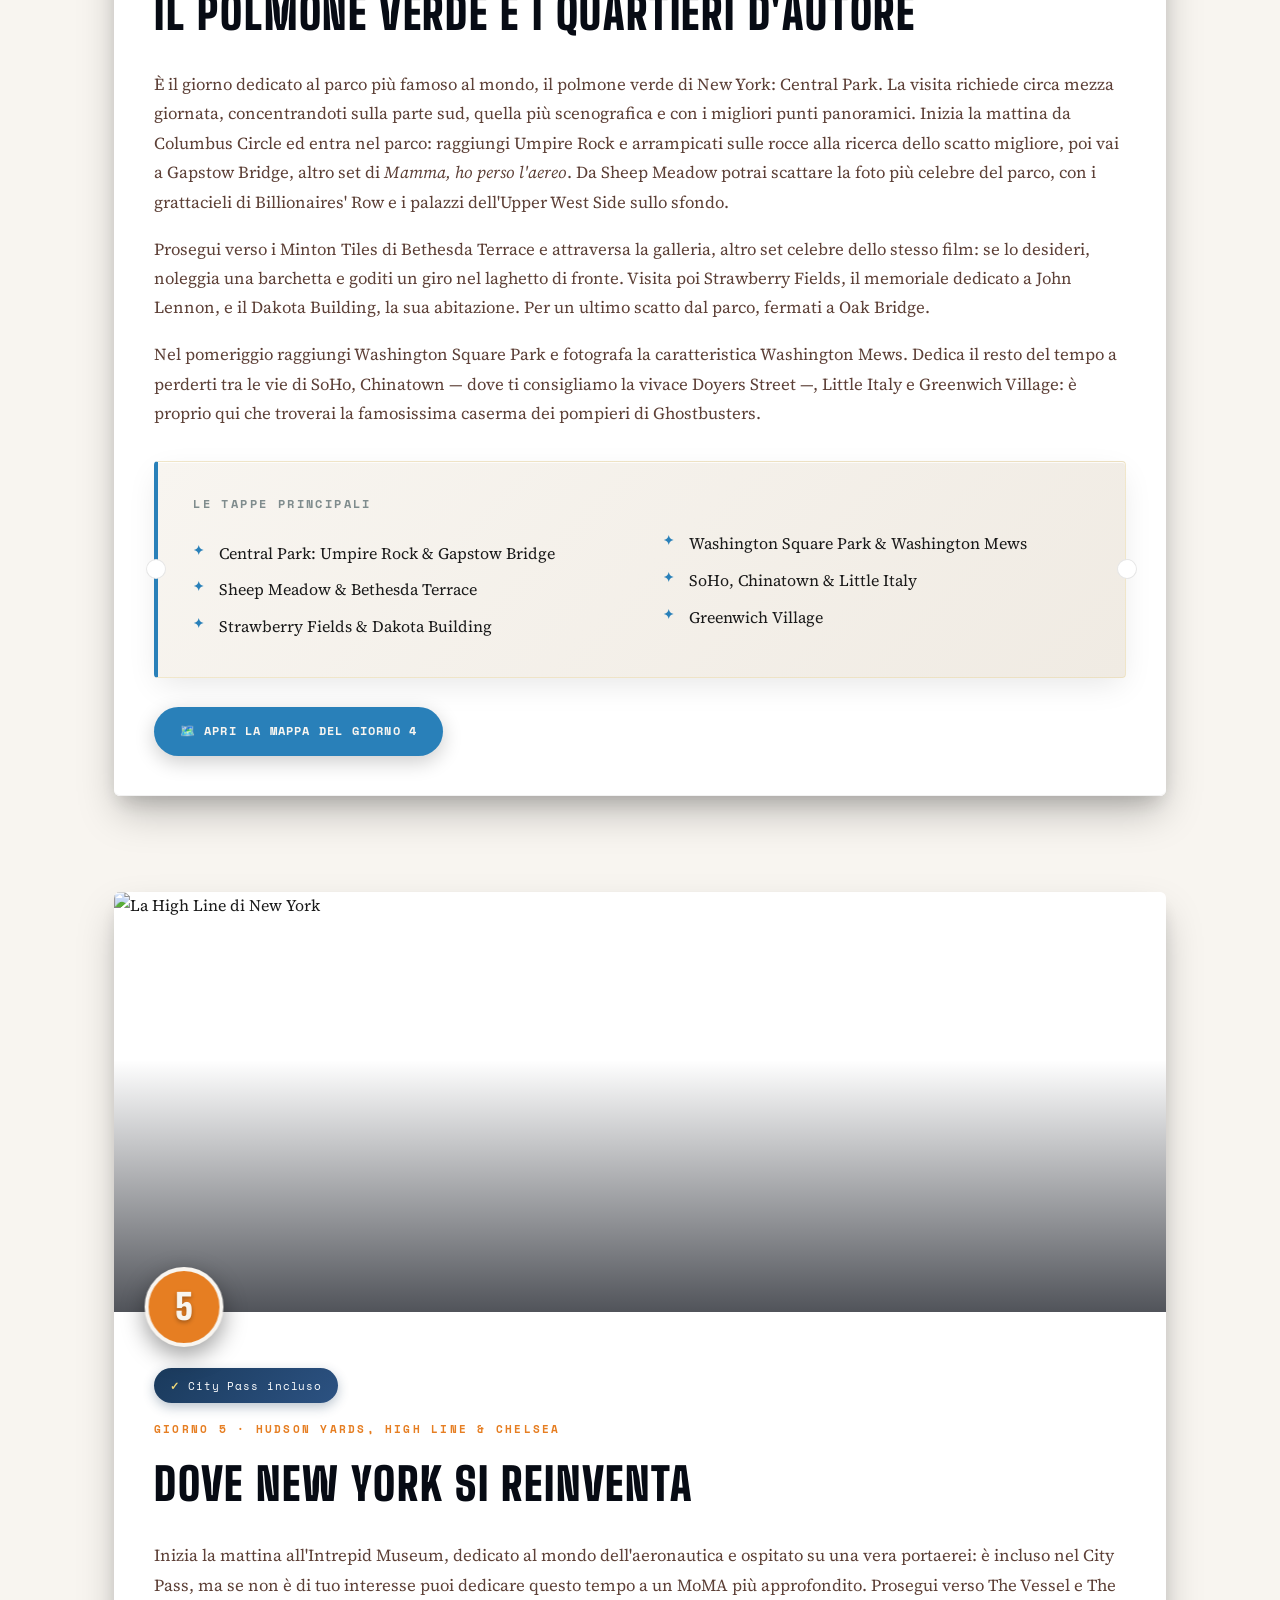
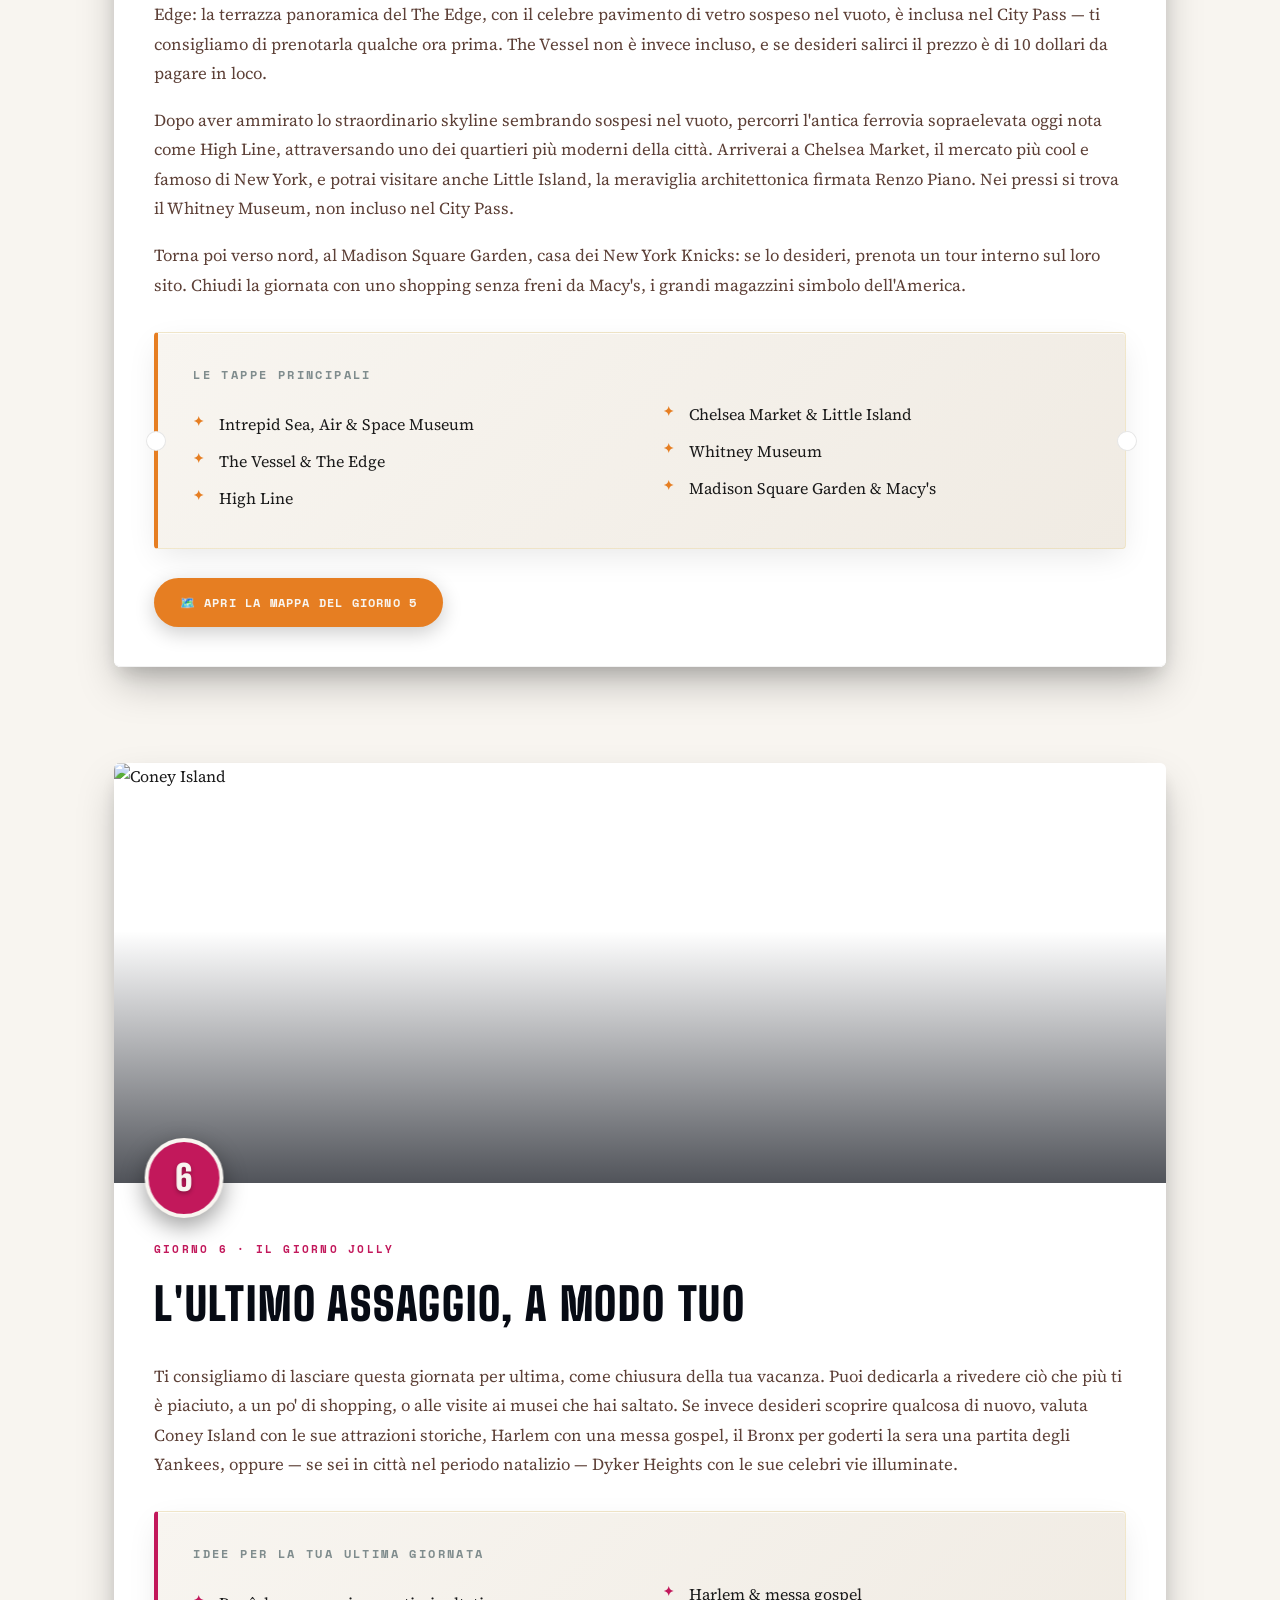
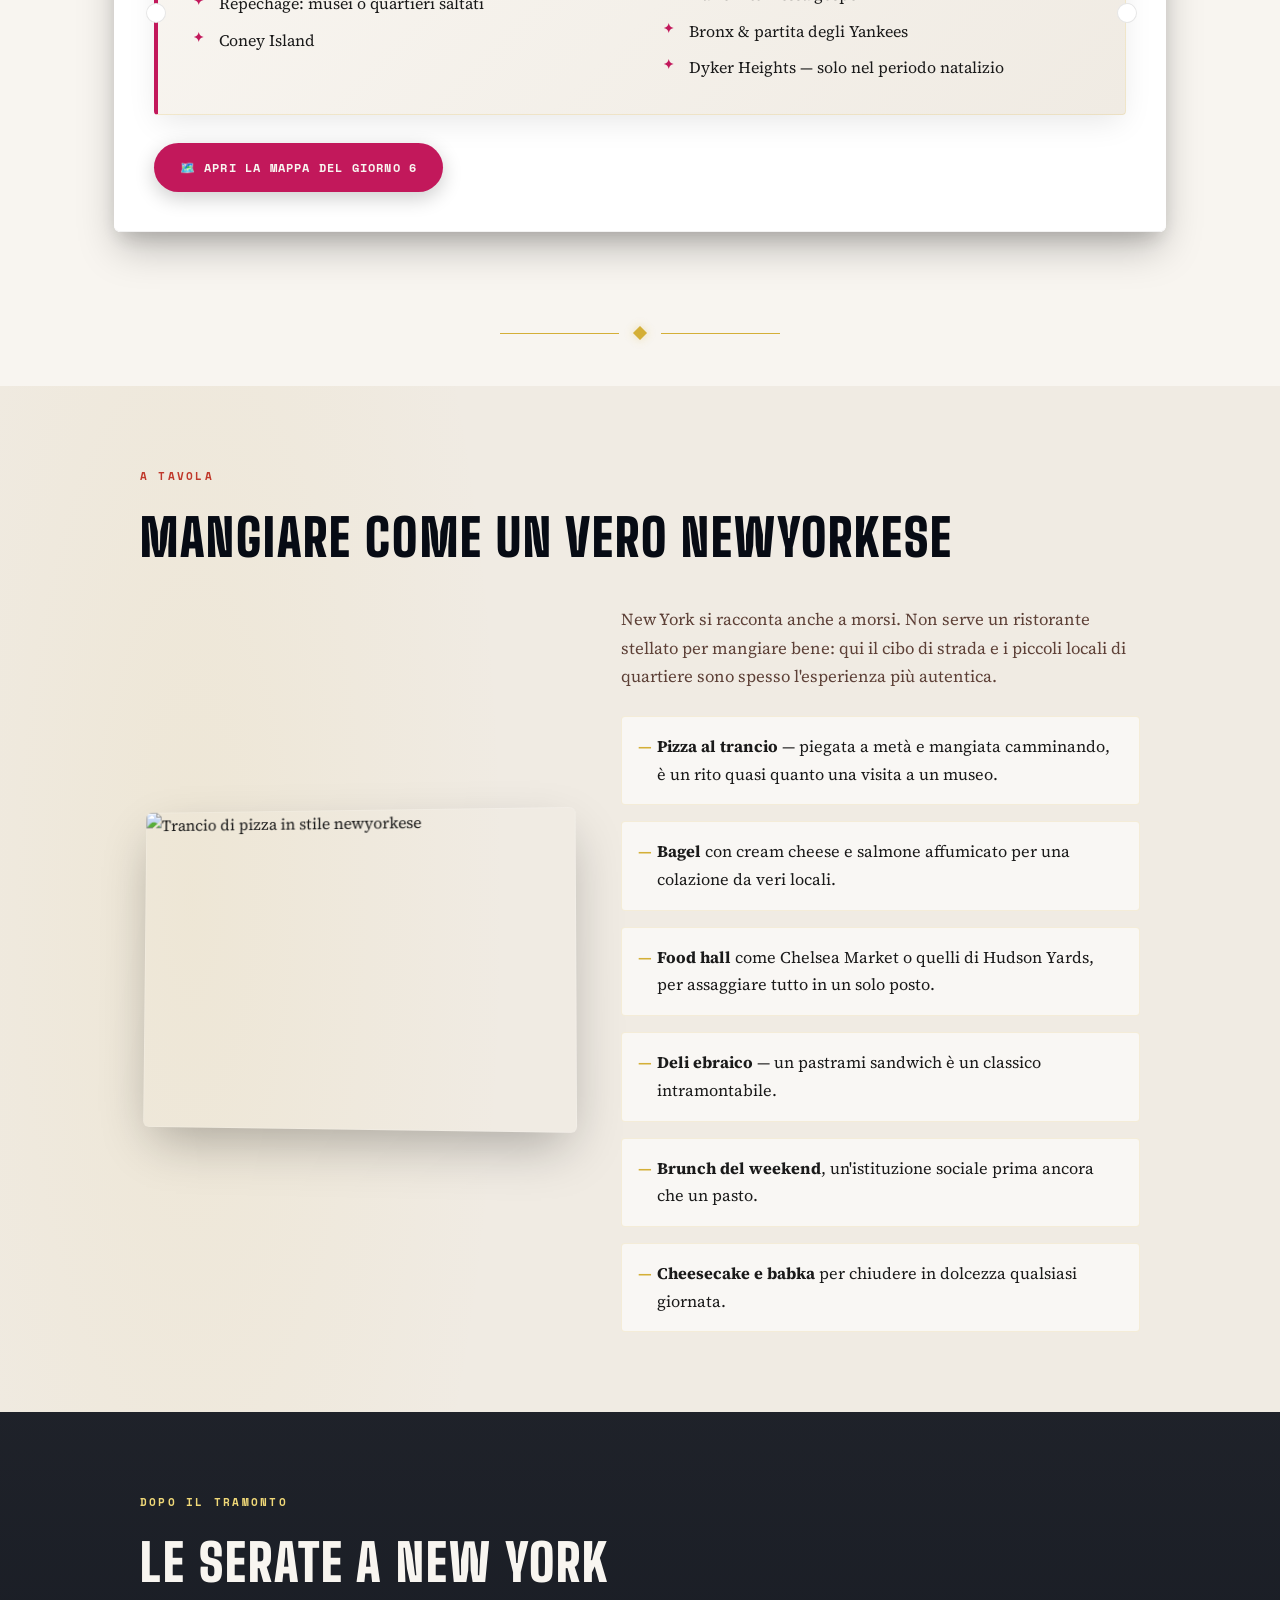
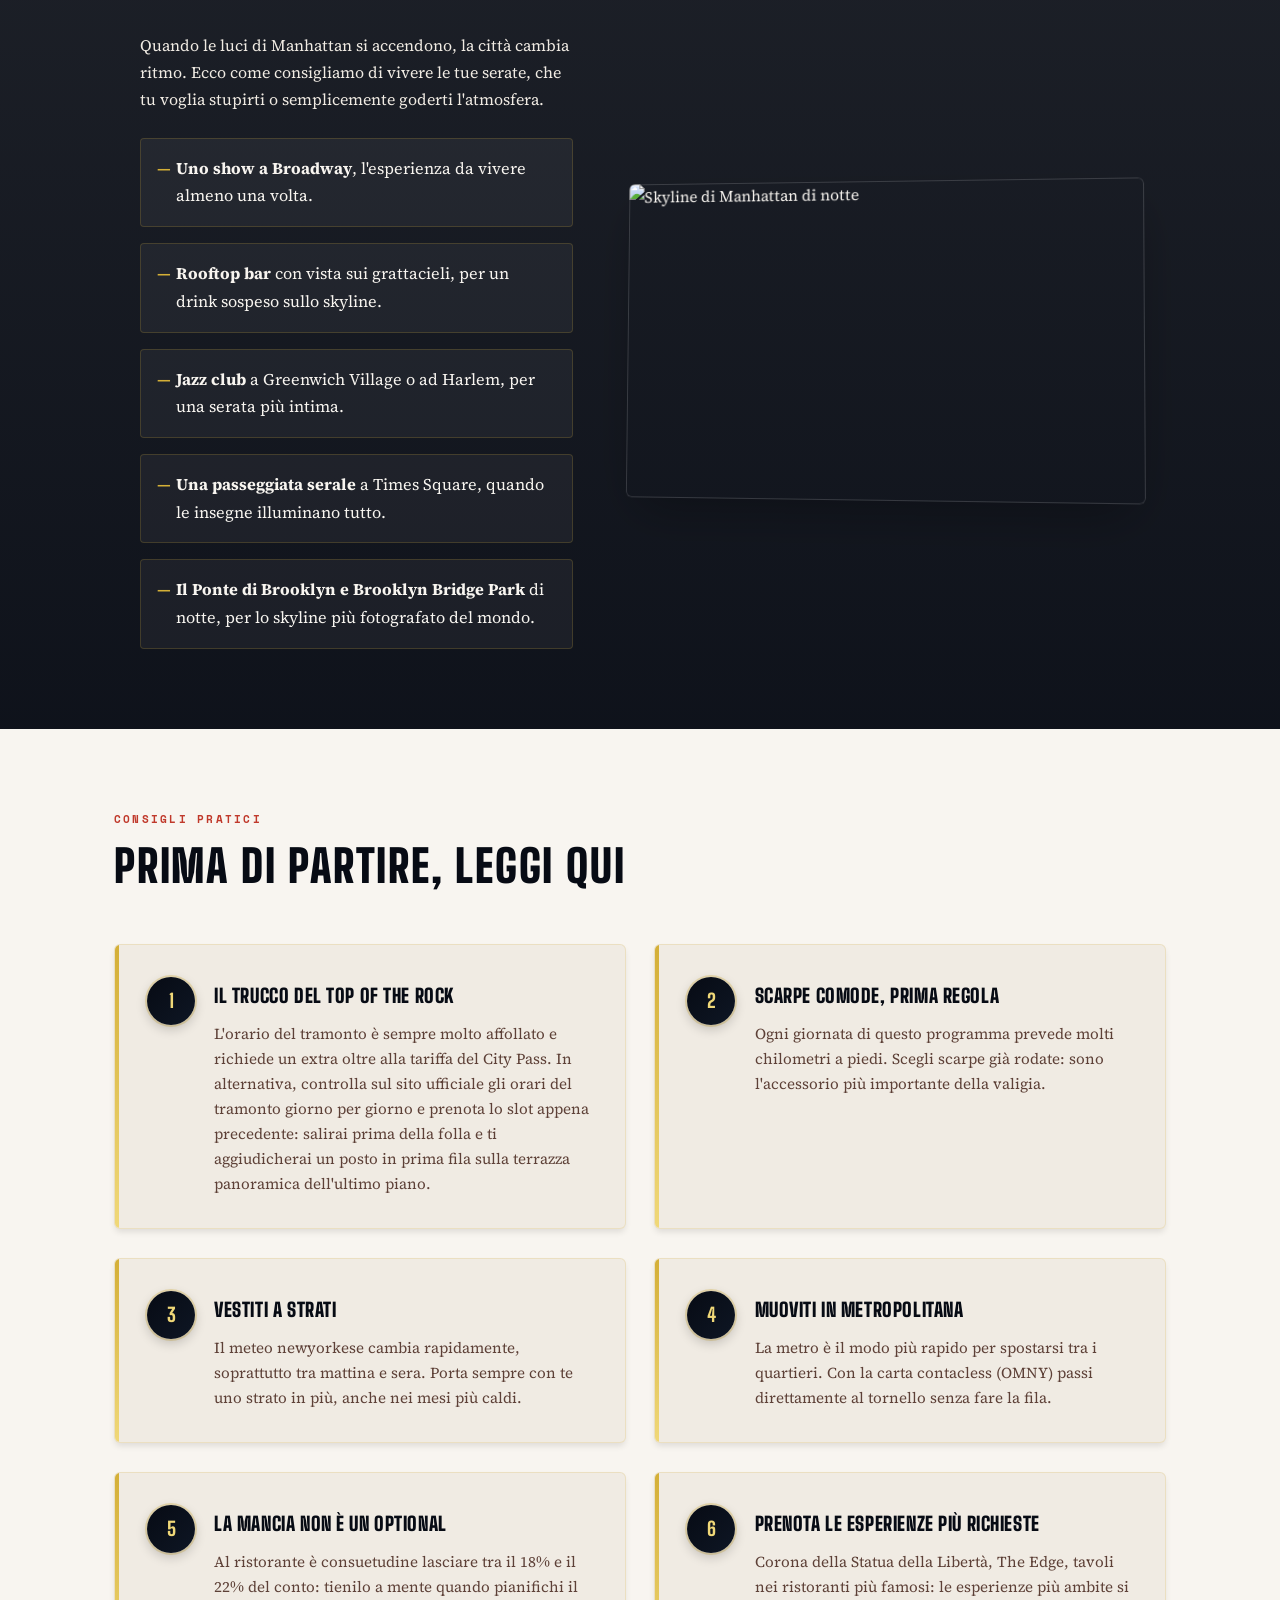
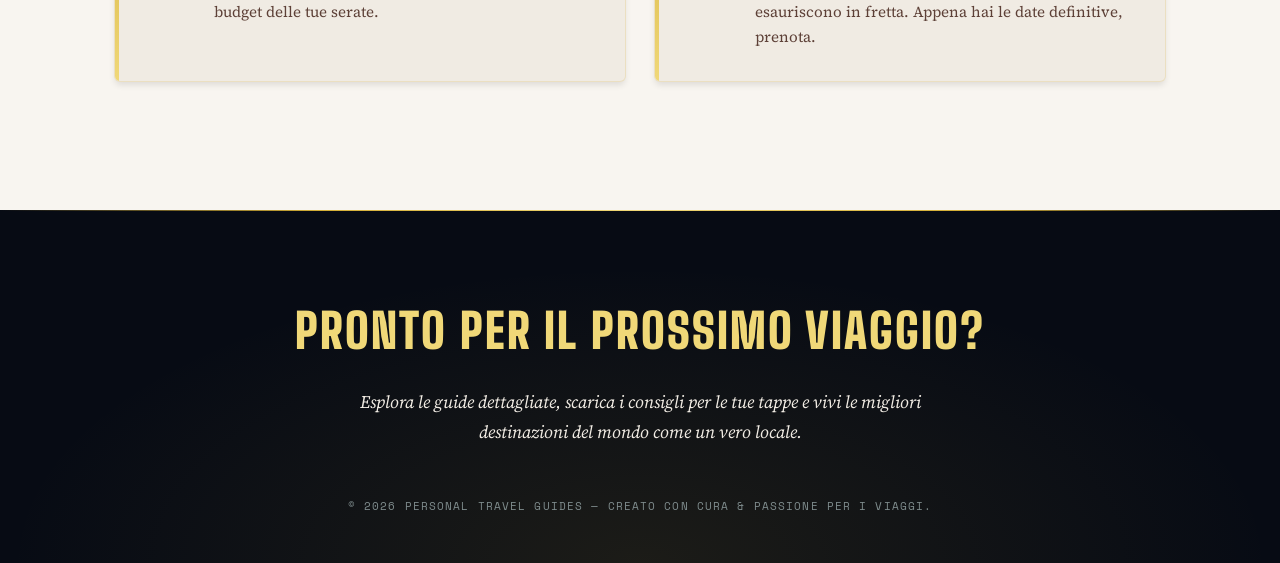
==== commit d7d40a61: "fixed wikimedia paths" ====
--- a/src/destinations/new-york/index.html
+++ b/src/destinations/new-york/index.html
@@ -19,7 +19,7 @@
 
 <div id="nav-placeholder"></div>
 
-<header class="hero" id="top" style="background-image: url('https://upload.wikimedia.org/wikipedia/commons/thumb/0/05/New_York_City_skyline.jpg/1920px-New_York_City_skyline.jpg');">
+<header class="hero" id="top" style="background-image: url('https://upload.wikimedia.org/wikipedia/commons/7/7c/New_York_City_skyline%2C_end_of_day%2C_2011.JPG?utm_source=commons.wikimedia.org&utm_campaign=index&utm_content=original');">
   <div class="hero-inner">
     <div class="eyebrow">Sei giorni · una città · zero fretta</div>
     <h1>NEW <span>YORK</span></h1>
@@ -44,7 +44,7 @@
     <div class="day-card reveal">
       <div class="day-banner">
         <div class="banner-img-clip">
-          <img src="https://upload.wikimedia.org/wikipedia/commons/thumb/0/0e/Times_Square_at_Night_%287823232238%29.jpg/1280px-Times_Square_at_Night_%287823232238%29.jpg" alt="Times Square illuminata di sera" loading="lazy">
+          <img src="https://upload.wikimedia.org/wikipedia/commons/1/1d/Times_Square_At_Night_%28108751627%29.jpeg?utm_source=commons.wikimedia.org&utm_campaign=index&utm_content=original" alt="Times Square di notte" loading="lazy">
           <div class="overlay"></div>
         </div>
         <div class="day-badge">1</div>
@@ -83,10 +83,10 @@
     <div class="day-card reveal">
       <div class="day-banner duo">
         <div class="banner-img-clip">
-          <img src="https://upload.wikimedia.org/wikipedia/commons/thumb/7/7e/Statue_of_Liberty_7.jpg/1024px-Statue_of_Liberty_7.jpg" alt="Statua della Libertà" loading="lazy">
-        </div>
-        <div class="banner-img-clip">
-          <img src="https://upload.wikimedia.org/wikipedia/commons/thumb/0/00/Brooklyn_Bridge_NY.jpg/800px-Brooklyn_Bridge_NY.jpg" alt="Ponte di Brooklyn" loading="lazy">
+          <img src="https://upload.wikimedia.org/wikipedia/commons/d/d3/Statue_of_Liberty%2C_NY.jpg?utm_source=commons.wikimedia.org&utm_campaign=index&utm_content=original" alt="Statua della Libertà" loading="lazy">
+        </div>
+        <div class="banner-img-clip">
+          <img src="https://upload.wikimedia.org/wikipedia/commons/7/7e/Brooklyn_Bridge_-_03.jpg?utm_source=commons.wikimedia.org&utm_campaign=index&utm_content=original" alt="Ponte di Brooklyn" loading="lazy">
         </div>
         <div class="overlay"></div>
         <div class="day-badge">2</div>
@@ -121,7 +121,7 @@
     <div class="day-card reveal">
       <div class="day-banner">
         <div class="banner-img-clip">
-          <img src="https://upload.wikimedia.org/wikipedia/commons/thumb/7/7e/The_MET.jpg/1280px-The_MET.jpg" alt="Facciata del Metropolitan Museum of Art" loading="lazy">
+          <img src="https://upload.wikimedia.org/wikipedia/commons/3/30/Metropolitan_Museum_of_Art_%28The_Met%29_-_Central_Park%2C_NYC.jpg?utm_source=commons.wikimedia.org&utm_campaign=index&utm_content=original" alt="Facciata del Metropolitan Museum of Art" loading="lazy">
           <div class="overlay"></div>
         </div>
         <div class="day-badge">3</div>
@@ -151,7 +151,7 @@
     <div class="day-card reveal">
       <div class="day-banner">
         <div class="banner-img-clip">
-          <img src="https://upload.wikimedia.org/wikipedia/commons/thumb/8/8f/Angel_of_the_Waters_Fountain_and_Bethesda_Terrace%2C_Central_Park.jpg/1280px-Angel_of_the_Waters_Fountain_and_Bethesda_Terrace%2C_Central_Park.jpg" alt="Bethesda Terrace a Central Park" loading="lazy">
+          <img src="https://upload.wikimedia.org/wikipedia/commons/e/ee/2024-11-19-Central_Park-0669.jpg?utm_source=commons.wikimedia.org&utm_campaign=index&utm_content=original" alt="Bethesda Terrace a Central Park" loading="lazy">
           <div class="overlay"></div>
         </div>
         <div class="day-badge">4</div>
@@ -184,7 +184,7 @@
     <div class="day-card reveal">
       <div class="day-banner">
         <div class="banner-img-clip">
-          <img src="https://upload.wikimedia.org/wikipedia/commons/thumb/2/2a/The_High_Line_New_York_%2811600722744%29.jpg/1280px-The_High_Line_New_York_%2811600722744%29.jpg" alt="La High Line di New York" loading="lazy">
+          <img src="https://upload.wikimedia.org/wikipedia/commons/2/29/11th_Avenue_from_High_Line%2C_New_York_City%2C_20231001_1716_1455.jpg?utm_source=commons.wikimedia.org&utm_campaign=index&utm_content=original" alt="La High Line di New York" loading="lazy">
           <div class="overlay"></div>
         </div>
         <div class="day-badge">5</div>
@@ -218,7 +218,7 @@
     <div class="day-card reveal">
       <div class="day-banner">
         <div class="banner-img-clip">
-          <img src="https://upload.wikimedia.org/wikipedia/commons/thumb/8/8a/Coney_Island_beach_and_amusement_parks_%28June_2016%29.jpg/1280px-Coney_Island_beach_and_amusement_parks_%28June_2016%29.jpg" alt="Coney Island" loading="lazy">
+          <img src="https://upload.wikimedia.org/wikipedia/commons/0/0b/Coney_Island_Boardwalk_1.jpg?utm_source=commons.wikimedia.org&utm_campaign=index&utm_content=original" alt="Coney Island" loading="lazy">
           <div class="overlay"></div>
         </div>
         <div class="day-badge">6</div>
@@ -253,7 +253,7 @@
     <h2 class="reveal">Mangiare come un vero newyorkese</h2>
     <div class="feature-grid">
       <div class="img-wrap reveal">
-        <img src="https://upload.wikimedia.org/wikipedia/commons/thumb/9/9e/Prince_Street_Pizza_Sicilian_slice.jpg/800px-Prince_Street_Pizza_Sicilian_slice.jpg" alt="Trancio di pizza in stile newyorkese" loading="lazy">
+        <img src="https://upload.wikimedia.org/wikipedia/commons/6/6a/Prince_Street_Pizza_Sicilian_slice.jpg?utm_source=commons.wikimedia.org&utm_campaign=index&utm_content=original" alt="Trancio di pizza in stile newyorkese" loading="lazy">
       </div>
       <div class="reveal reveal-delay-1">
         <p style="color:var(--text-soft);margin:0 0 1.2rem;font-size:1.05rem">New York si racconta anche a morsi. Non serve un ristorante stellato per mangiare bene: qui il cibo di strada e i piccoli locali di quartiere sono spesso l'esperienza più autentica.</p>
@@ -286,7 +286,7 @@
         </ul>
       </div>
       <div class="img-wrap reveal reveal-delay-1">
-        <img src="https://upload.wikimedia.org/wikipedia/commons/thumb/3/39/New_York_Midtown_Skyline_at_night_-_Jan_2006_edit1.jpg/1024px-New_York_Midtown_Skyline_at_night_-_Jan_2006_edit1.jpg" alt="Skyline di Manhattan di notte" loading="lazy">
+        <img src="https://upload.wikimedia.org/wikipedia/commons/5/52/New_York_Midtown_Skyline_at_night_-_Jan_2006_edit1.jpg?utm_source=commons.wikimedia.org&utm_campaign=index&utm_content=original" alt="Skyline di Manhattan di notte" loading="lazy">
       </div>
     </div>
   </div>
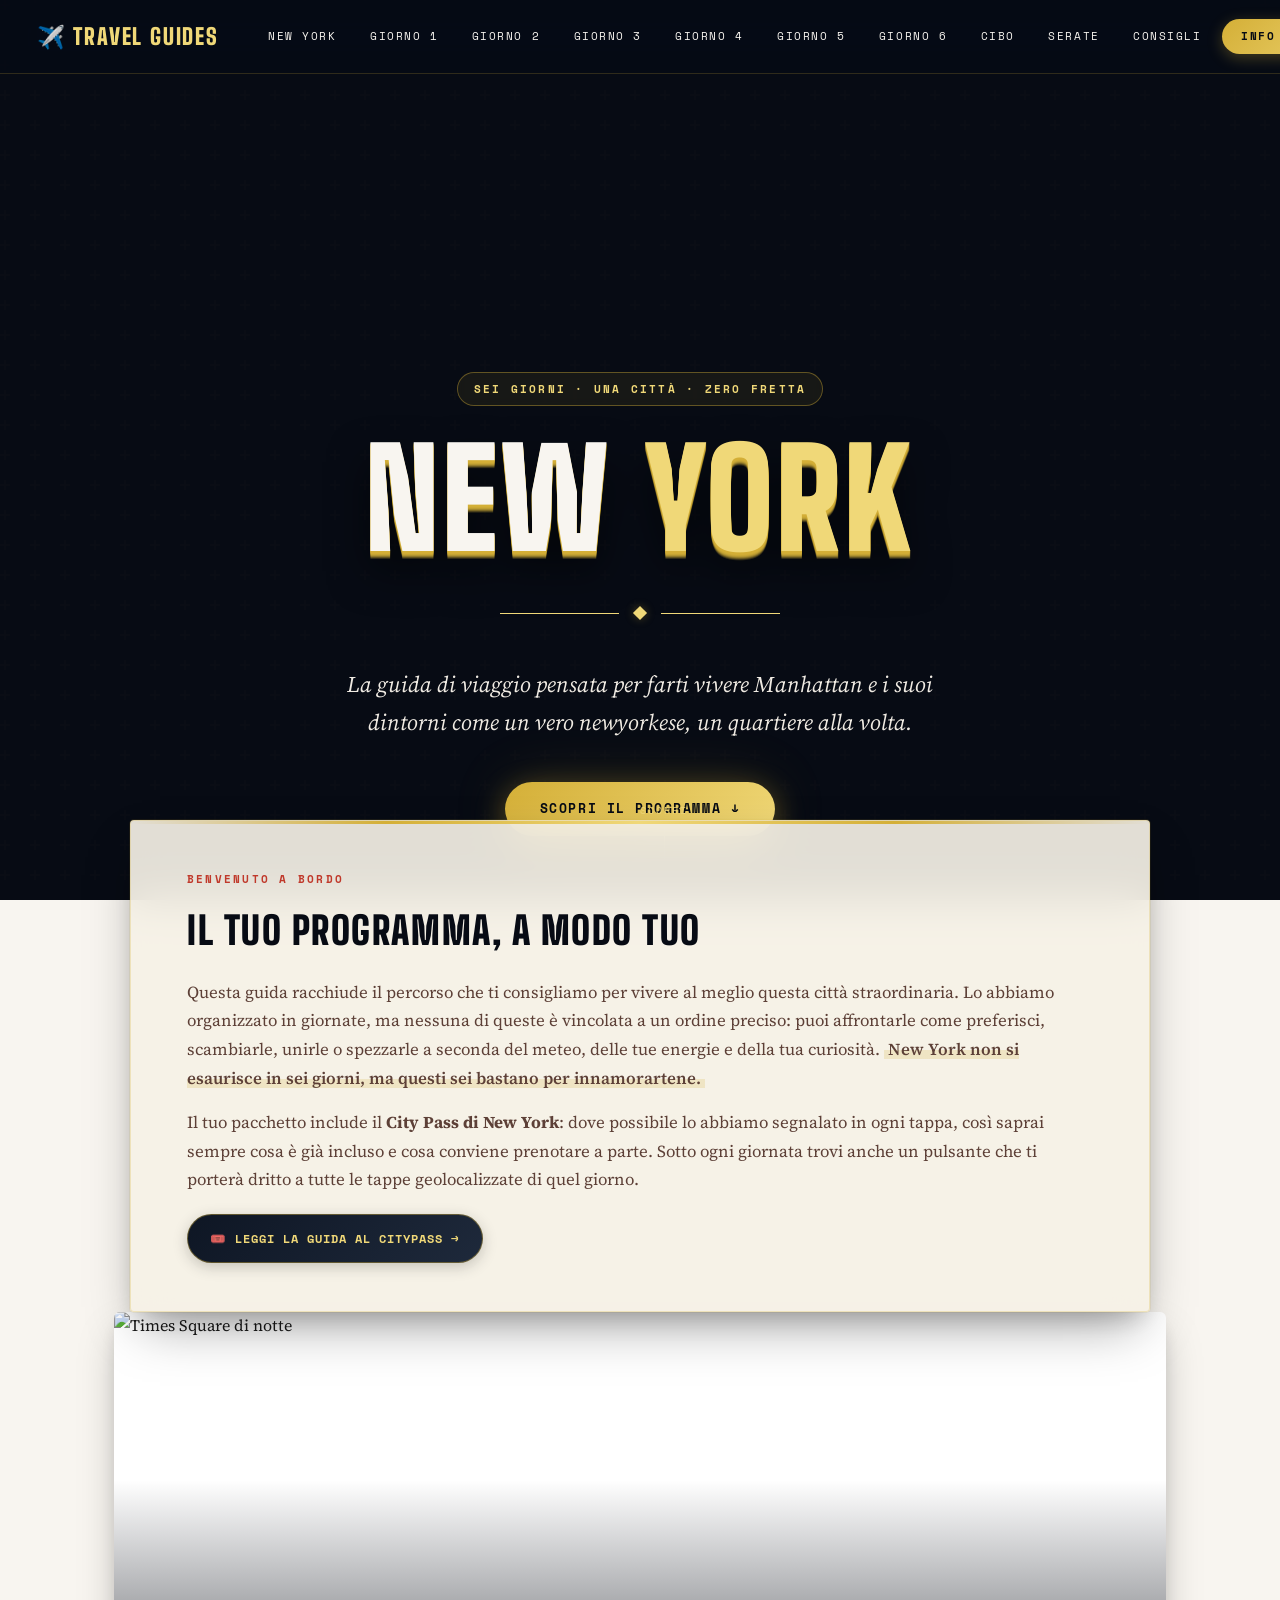
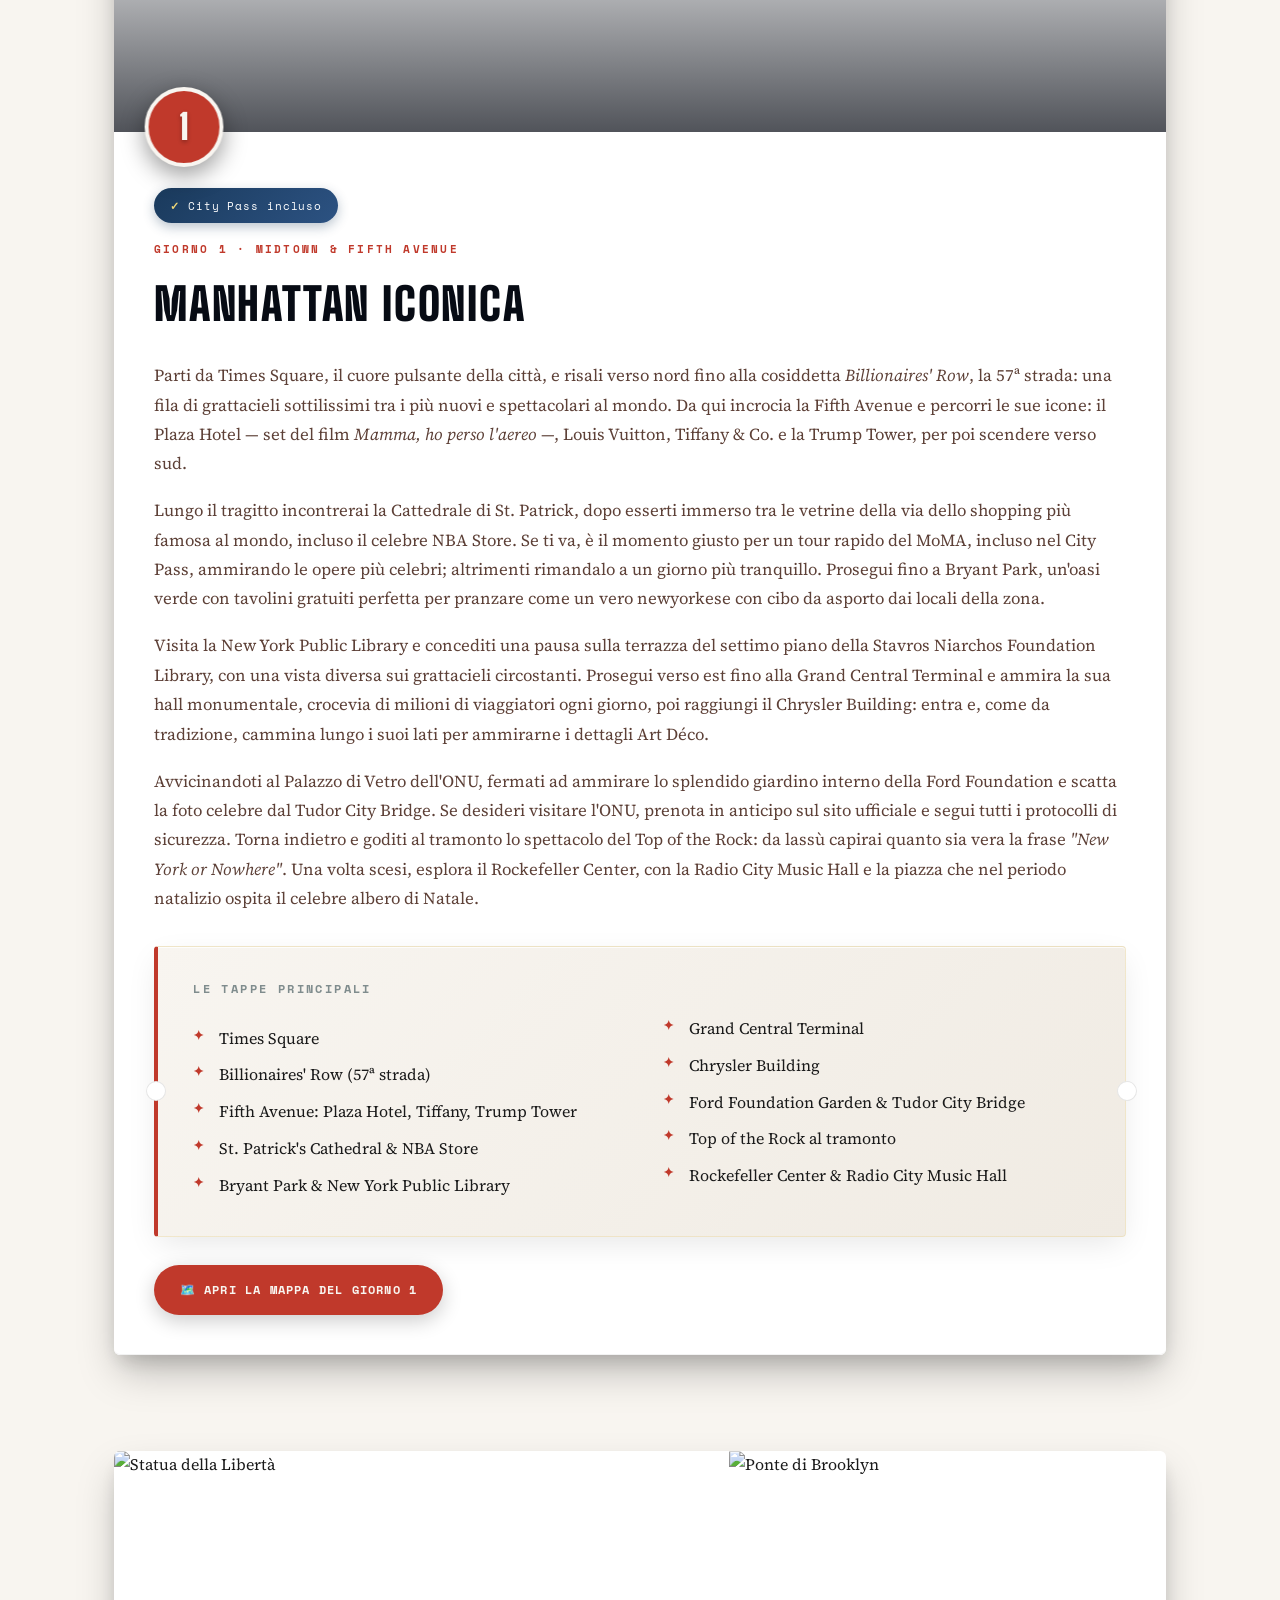
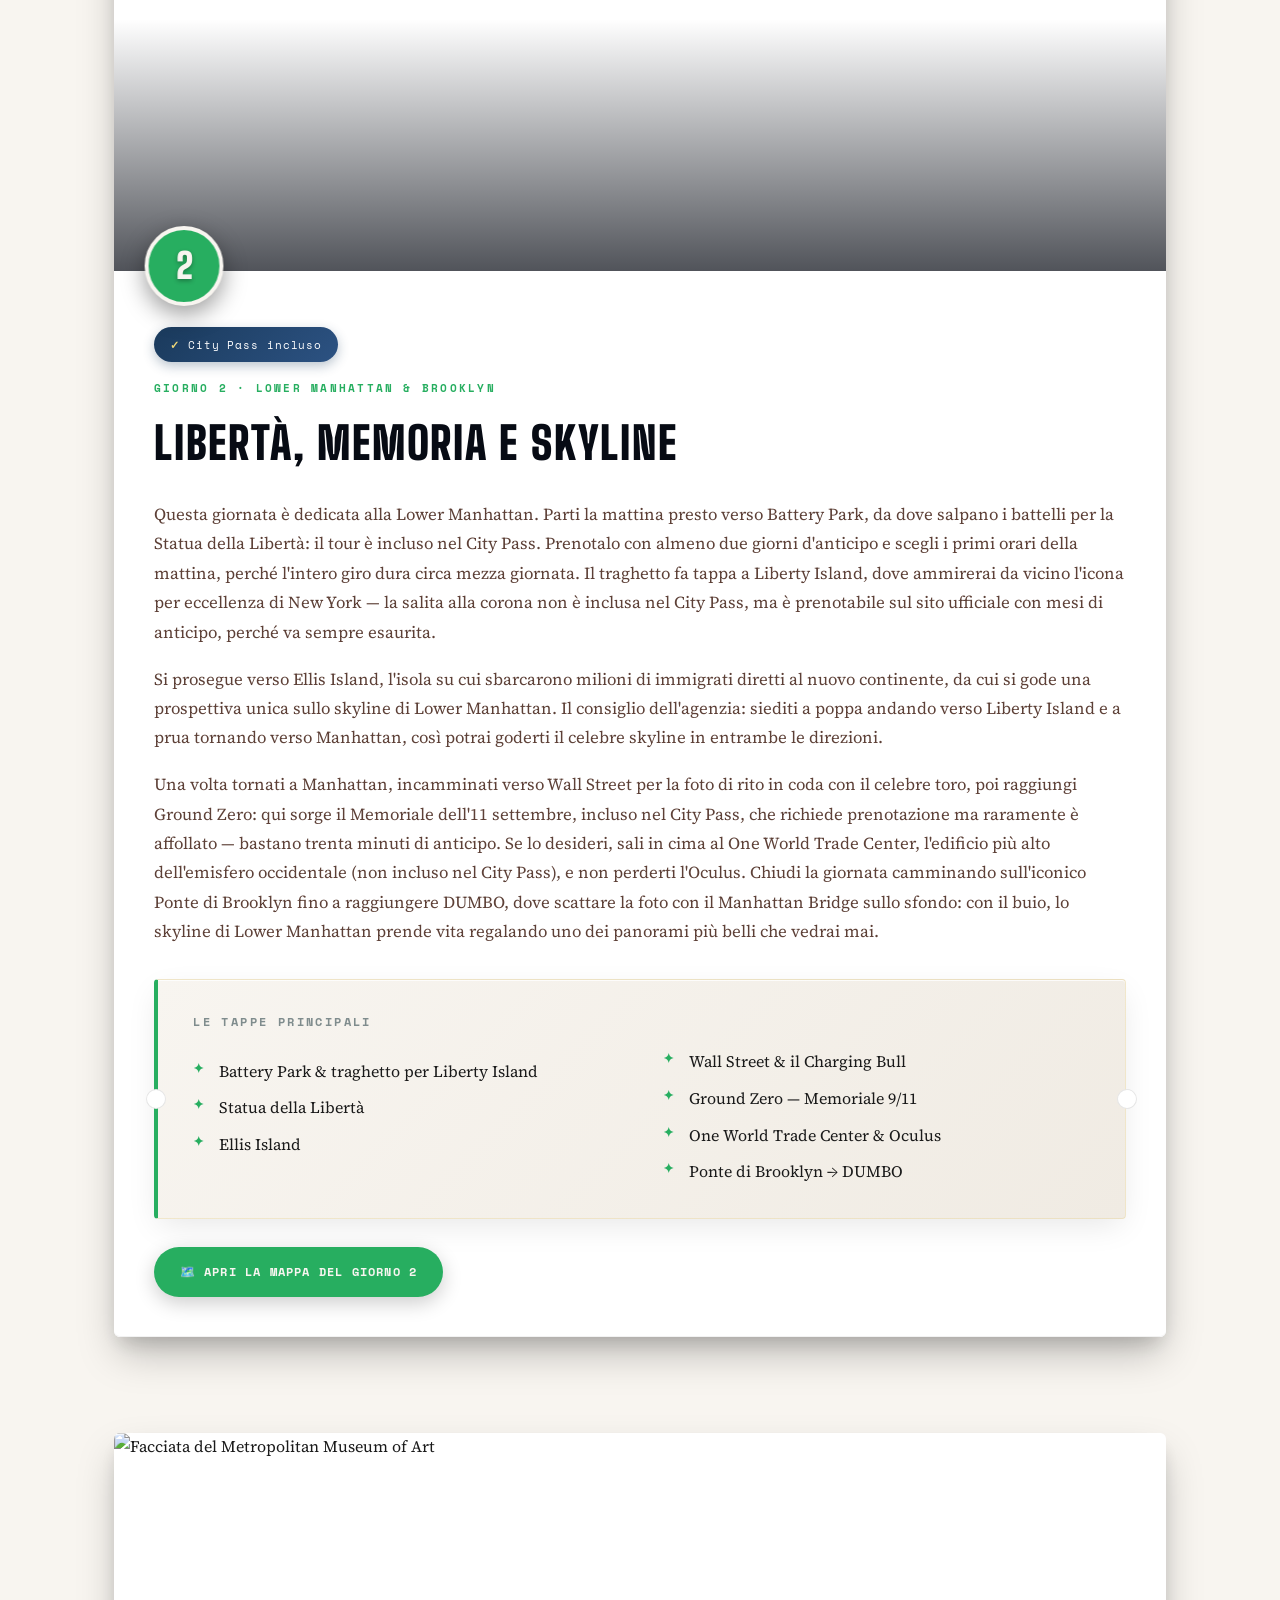
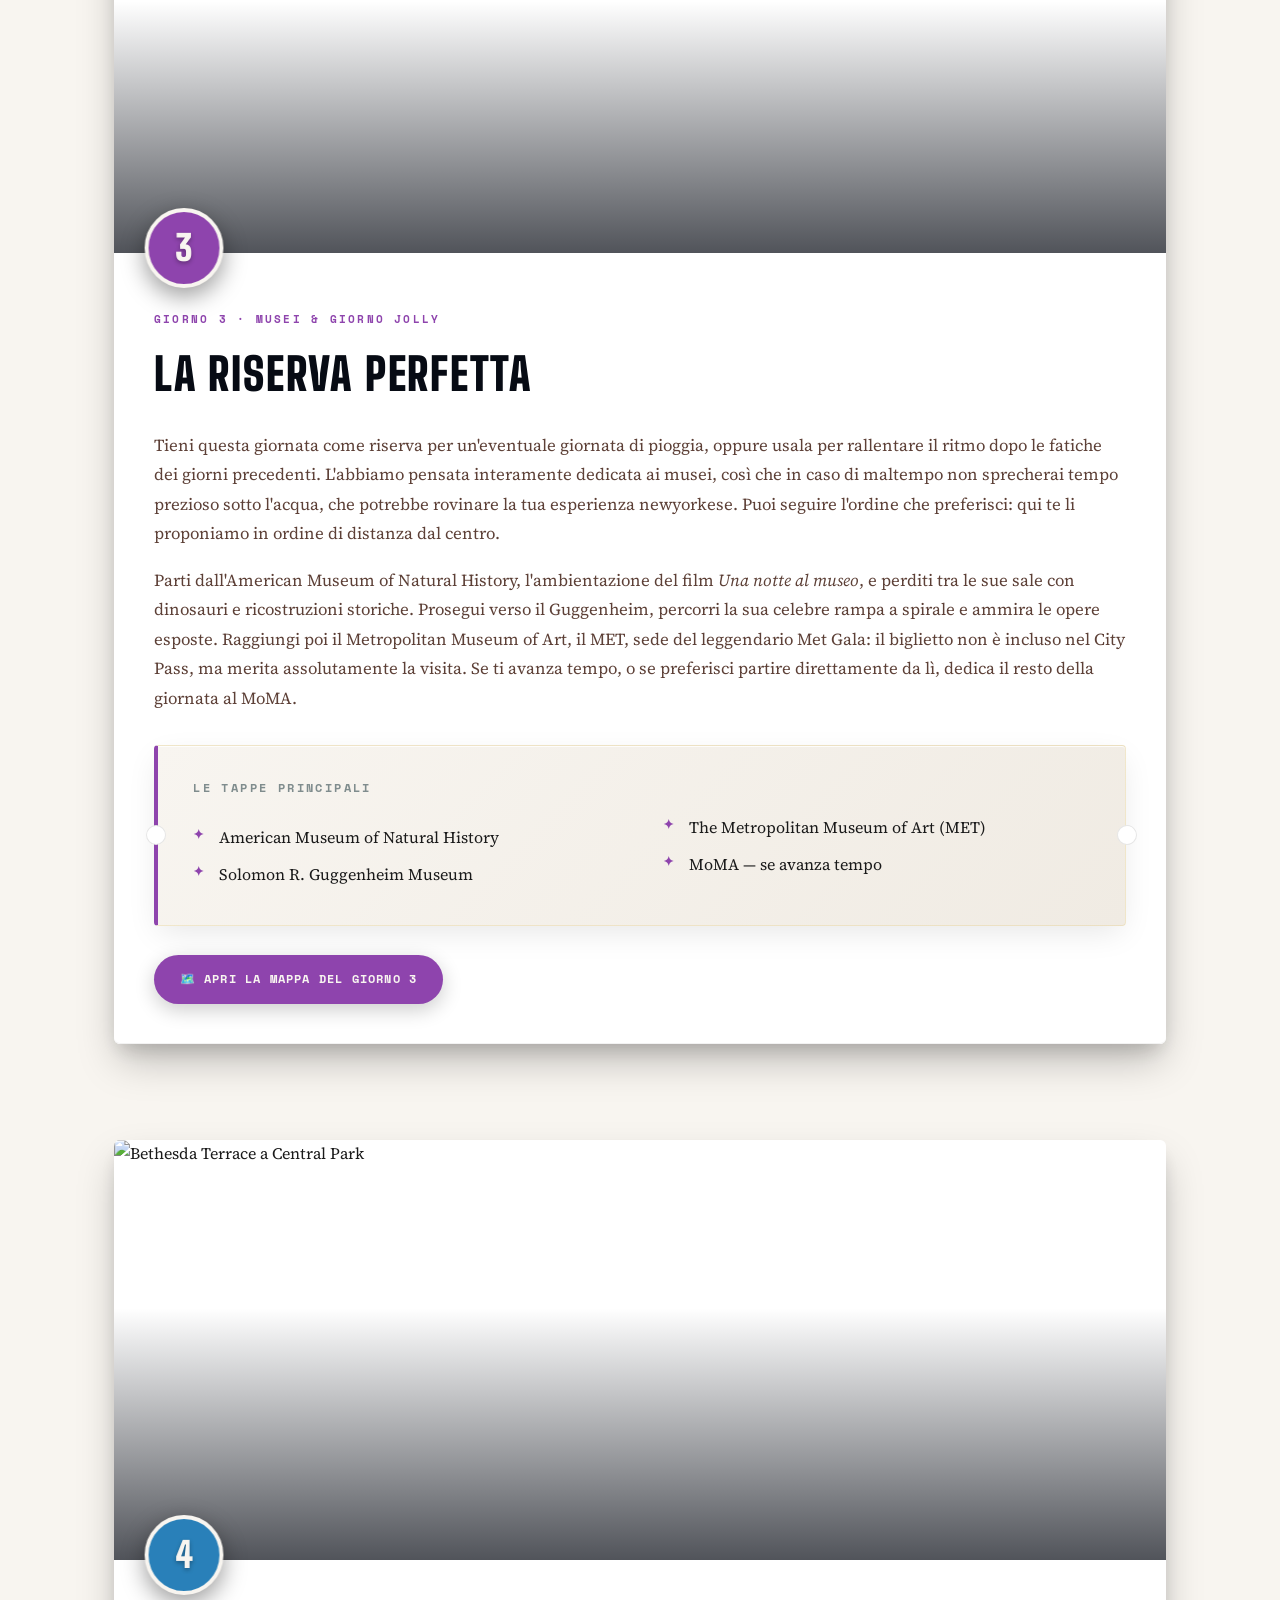
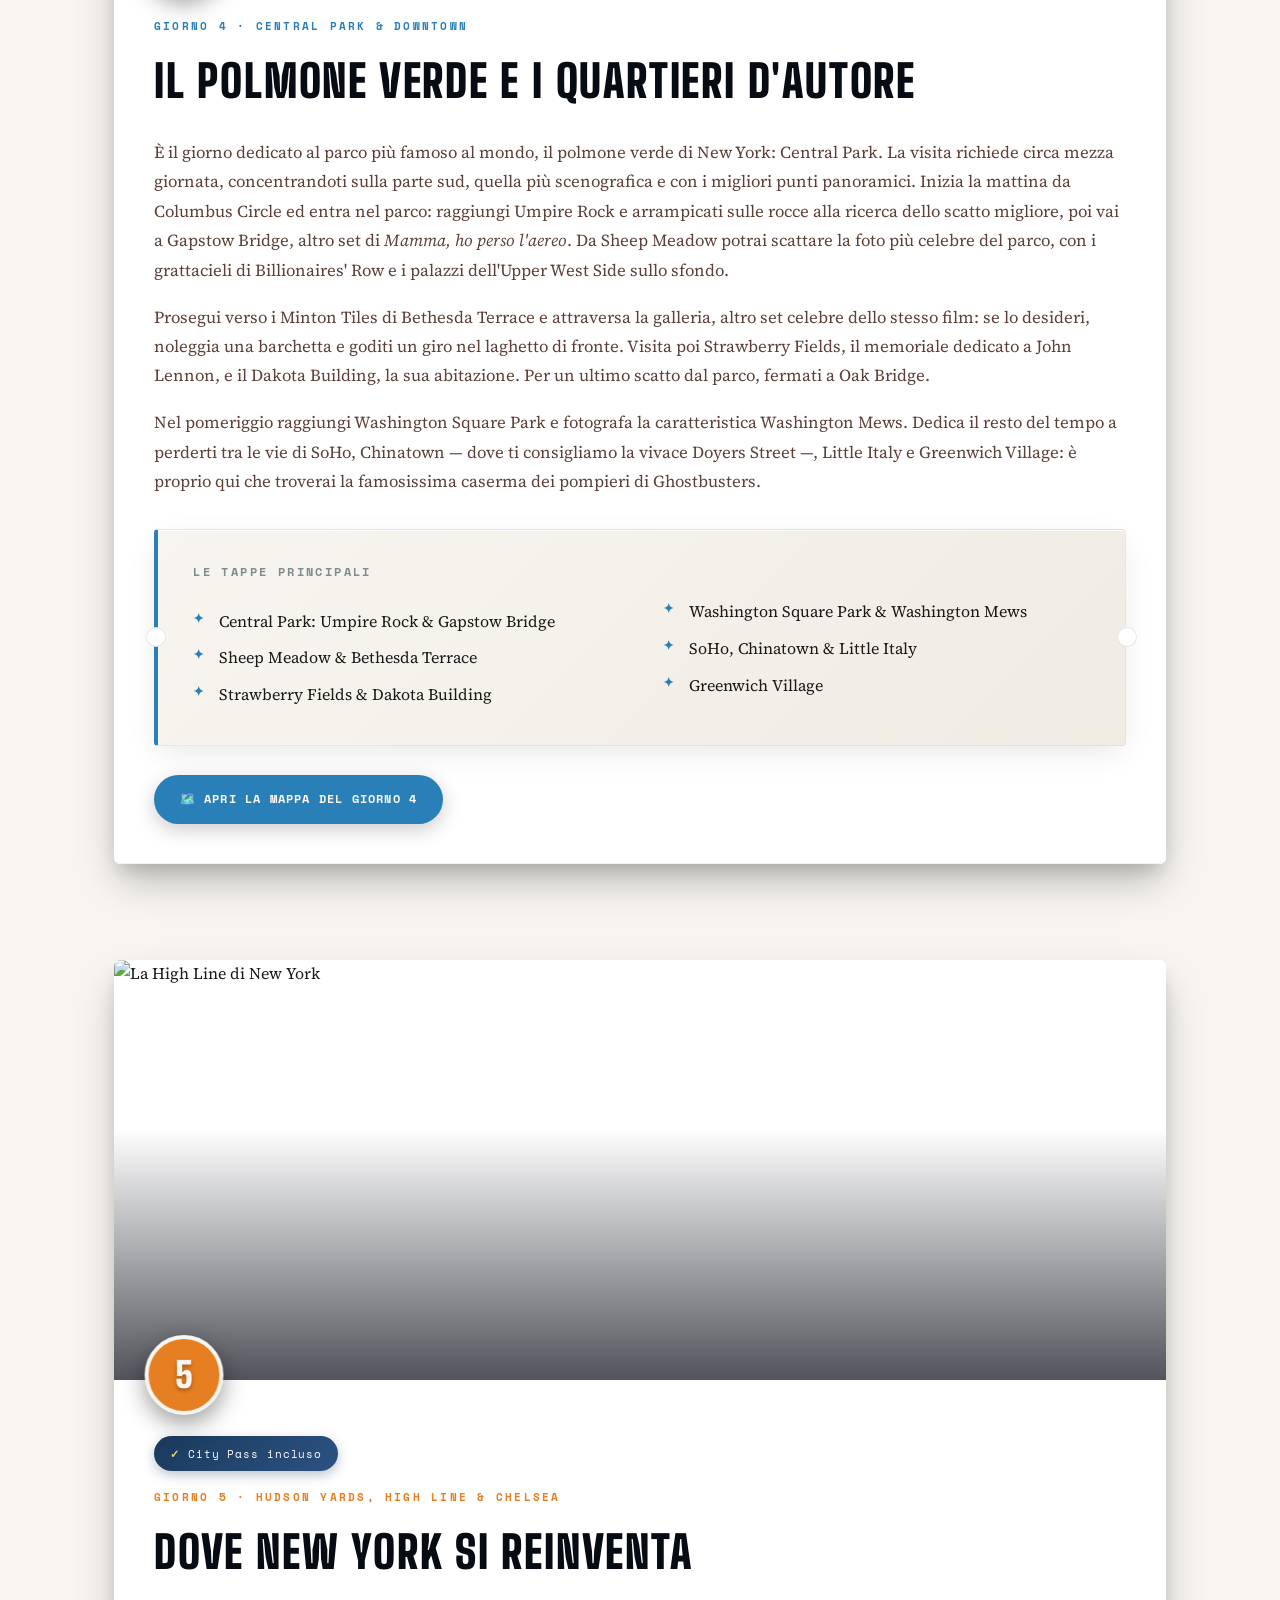
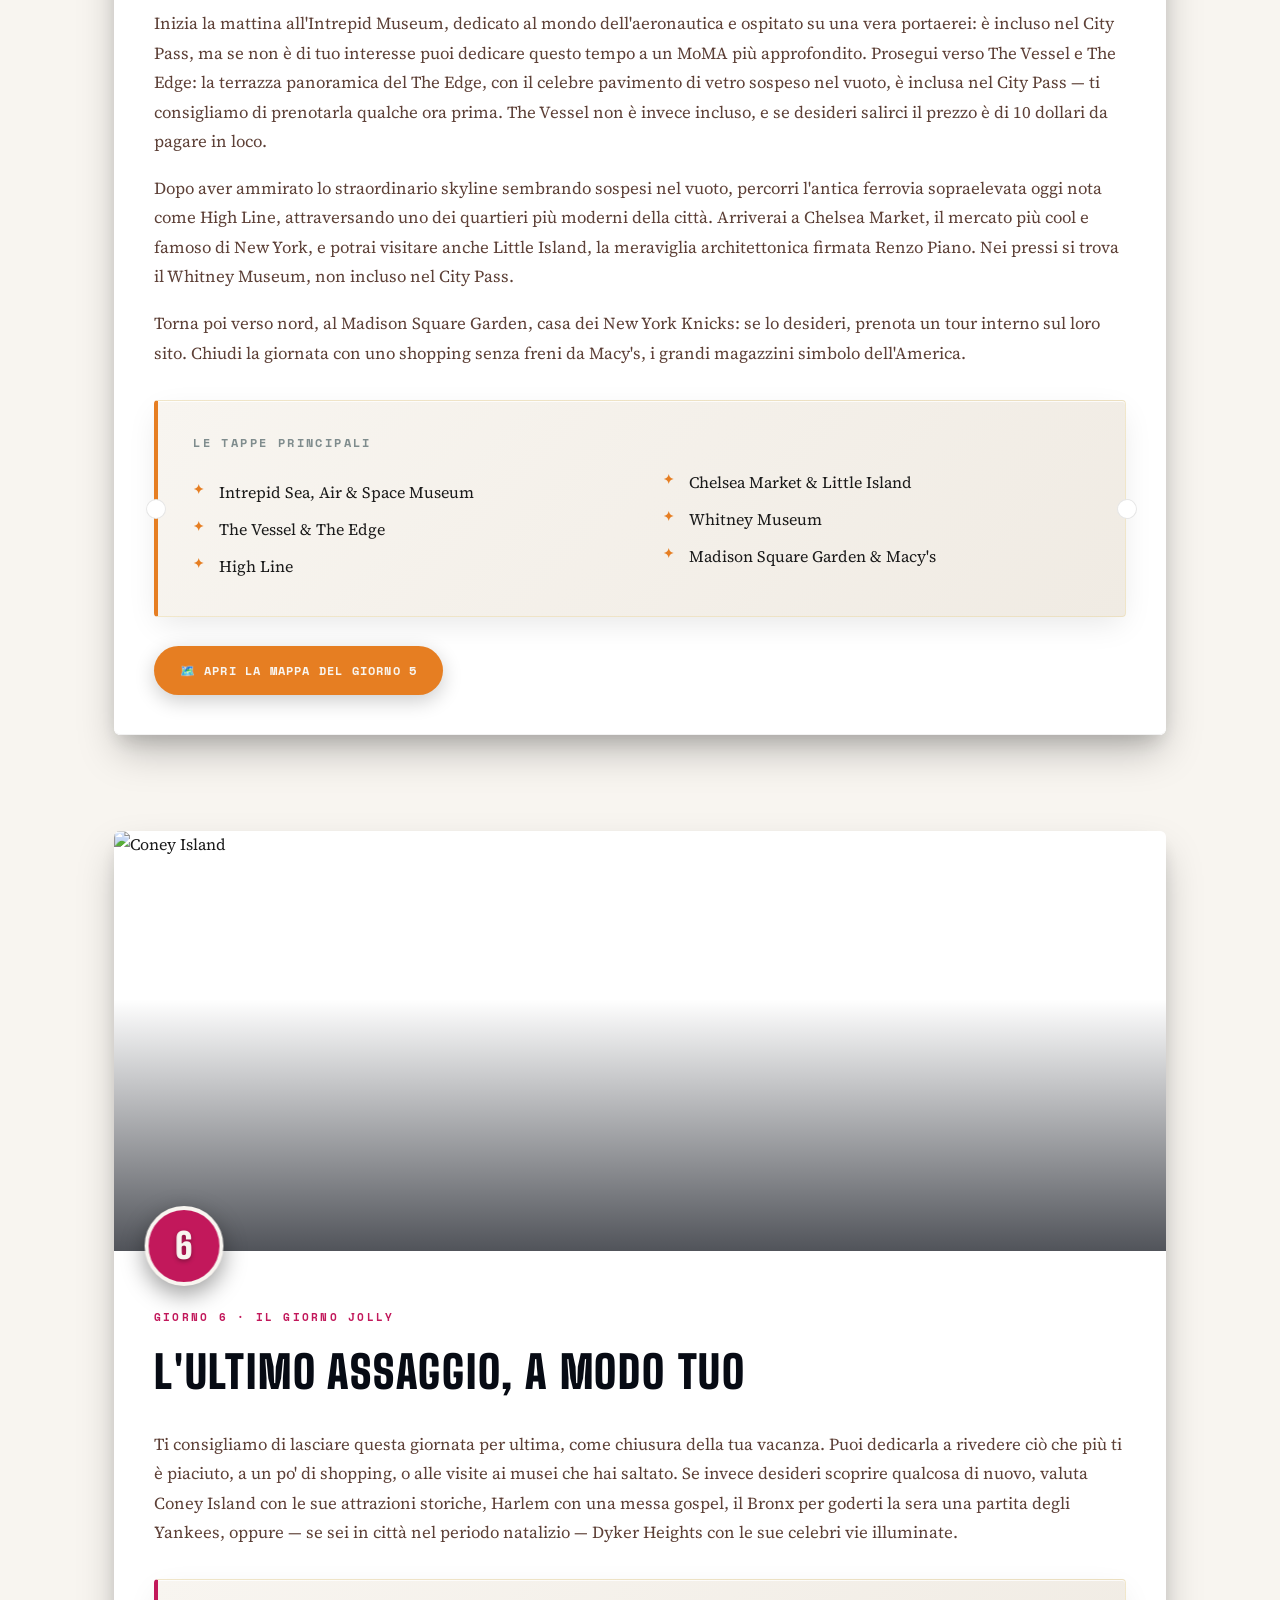
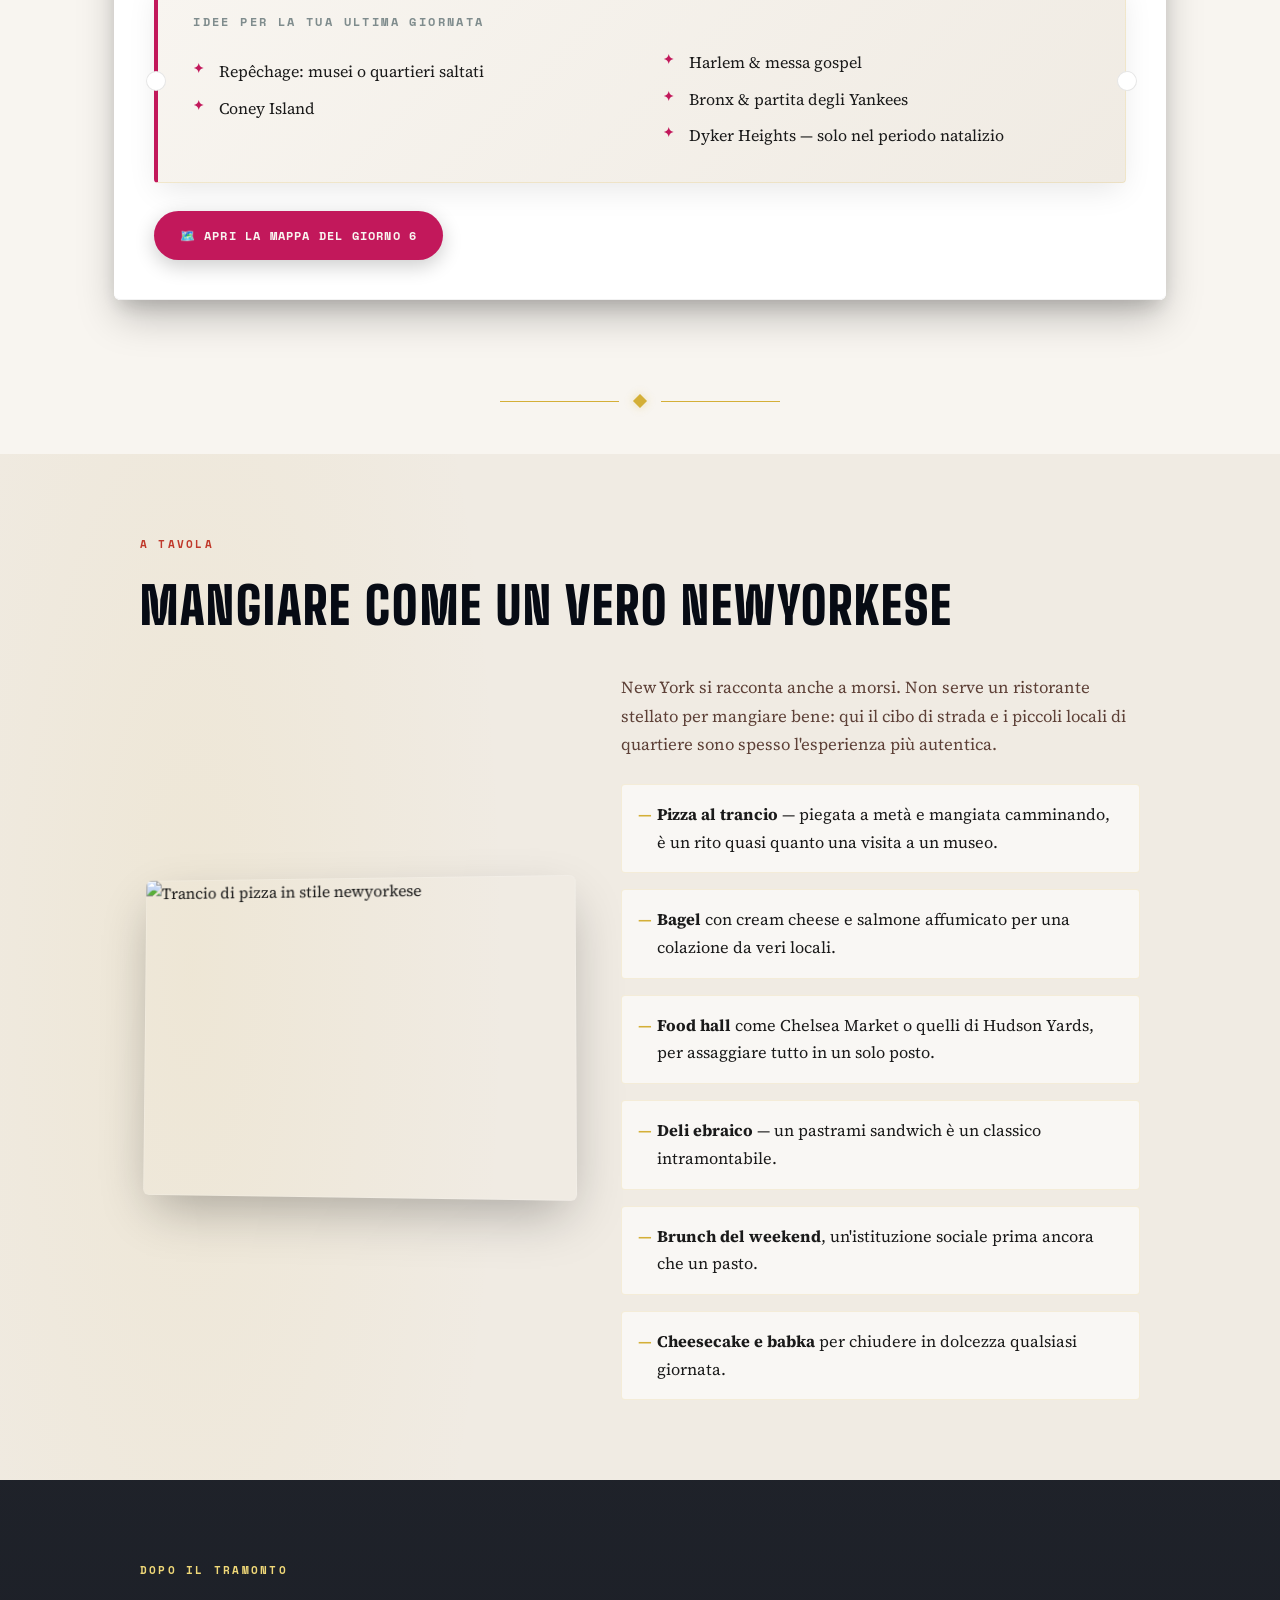
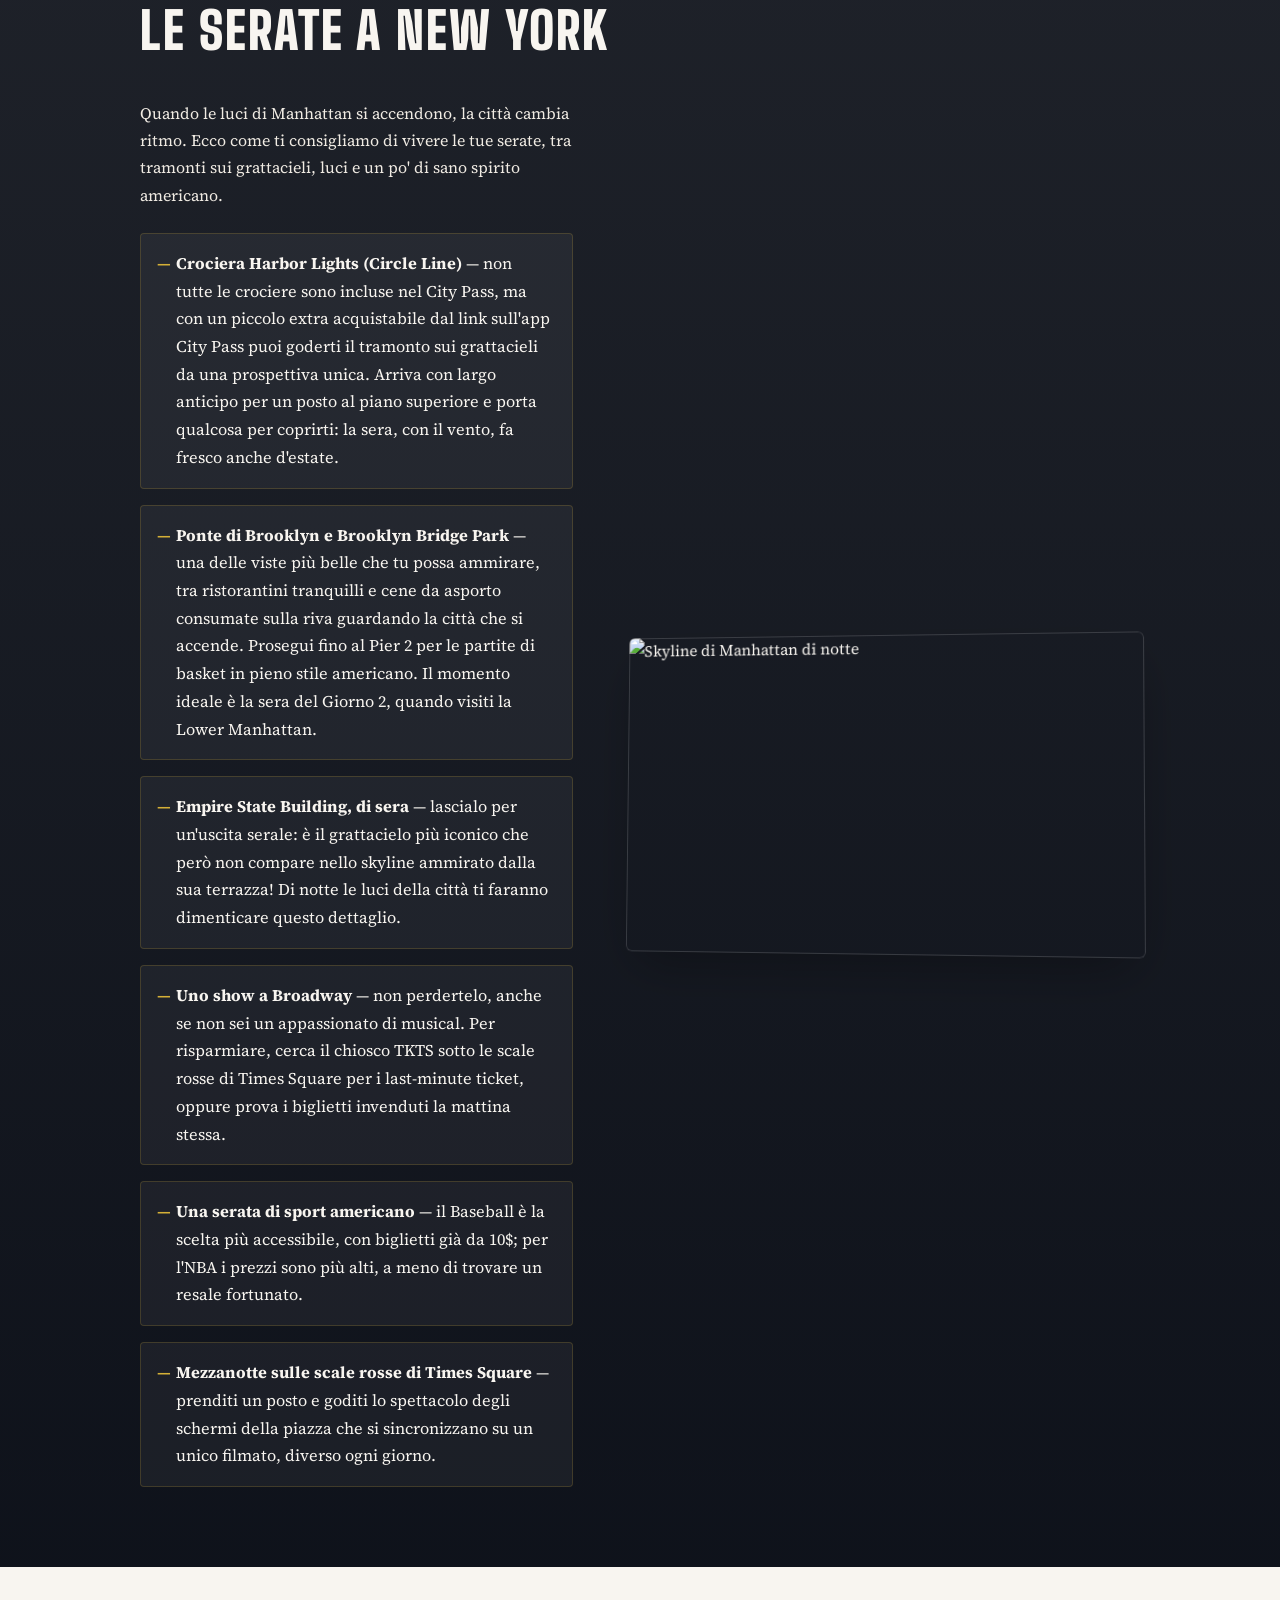
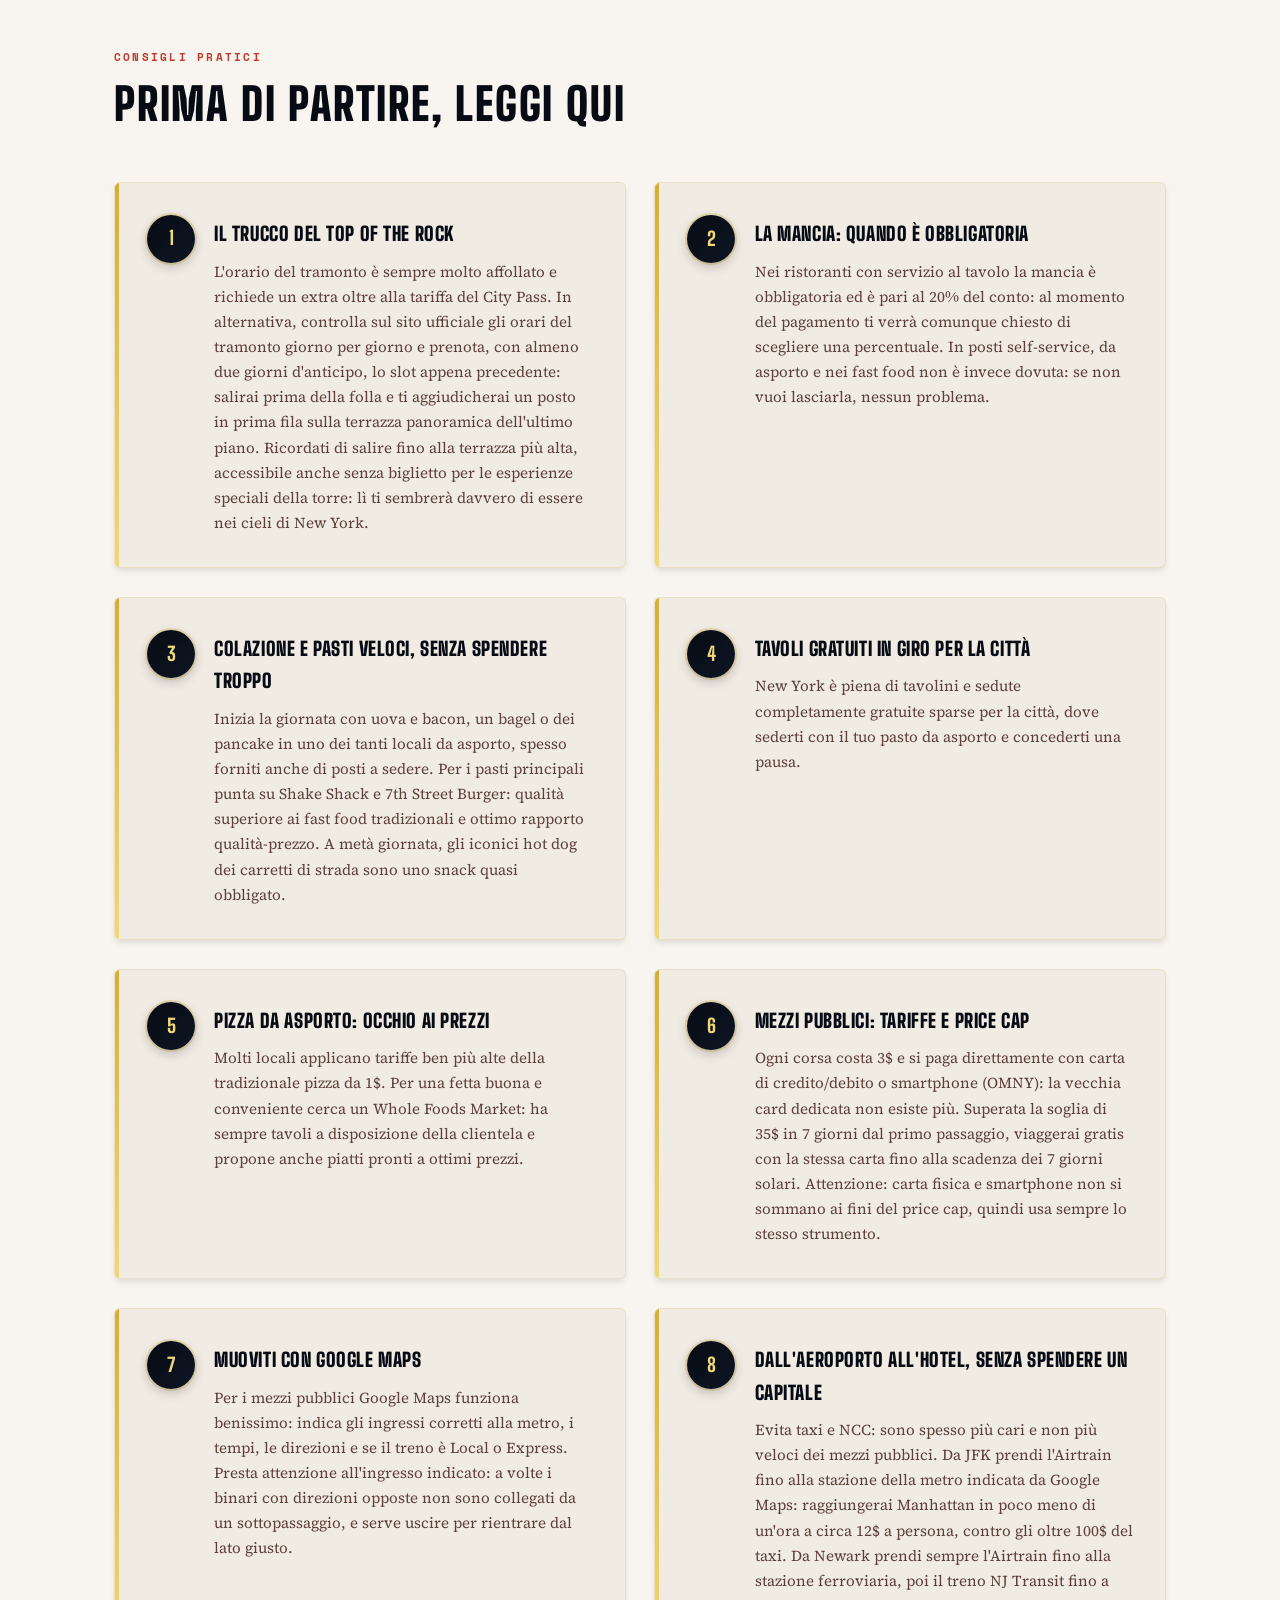
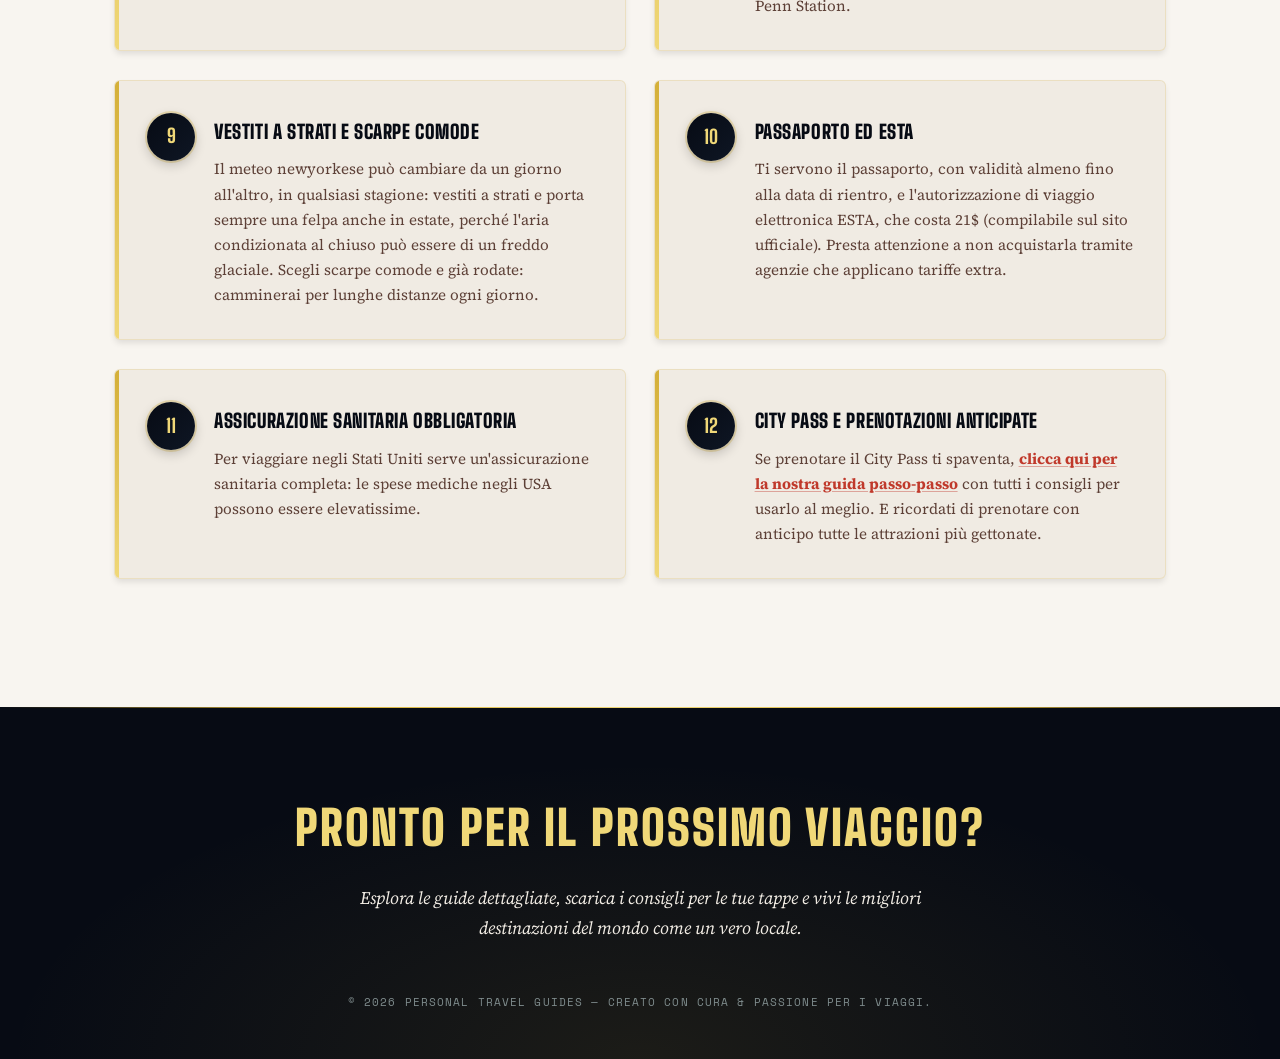
==== commit 3af65beb: "added City Pass guide" ====
--- a/src/destinations/new-york/index.html
+++ b/src/destinations/new-york/index.html
@@ -17,7 +17,21 @@
 
 <div id="progress-bar"></div>
 
-<div id="nav-placeholder"></div>
+<nav class="topnav" id="navbar">
+  <a href="../../index.html" class="brand-link">✈️ TRAVEL GUIDES</a>
+  <a href="#top">New York</a>
+  <a href="#giorno-1">Giorno 1</a>
+  <a href="#giorno-2">Giorno 2</a>
+  <a href="#giorno-3">Giorno 3</a>
+  <a href="#giorno-4">Giorno 4</a>
+  <a href="#giorno-5">Giorno 5</a>
+  <a href="#giorno-6">Giorno 6</a>
+  <a href="#cibo">Cibo</a>
+  <a href="#serate">Serate</a>
+  <a href="#consigli">Consigli</a>
+  <a href="../../index.html#contatti" class="cta-nav">Info &amp; Contatti</a>
+</nav>
+
 
 <header class="hero" id="top" style="background-image: url('https://upload.wikimedia.org/wikipedia/commons/7/7c/New_York_City_skyline%2C_end_of_day%2C_2011.JPG?utm_source=commons.wikimedia.org&utm_campaign=index&utm_content=original');">
   <div class="hero-inner">
@@ -37,6 +51,9 @@
       <h2>Il tuo programma, a modo tuo</h2>
       <p>Questa guida racchiude il percorso che ti consigliamo per vivere al meglio questa città straordinaria. Lo abbiamo organizzato in giornate, ma nessuna di queste è vincolata a un ordine preciso: puoi affrontarle come preferisci, scambiarle, unirle o spezzarle a seconda del meteo, delle tue energie e della tua curiosità. <span class="highlight">New York non si esaurisce in sei giorni, ma questi sei bastano per innamorartene.</span></p>
       <p>Il tuo pacchetto include il <strong>City Pass di New York</strong>: dove possibile lo abbiamo segnalato in ogni tappa, così saprai sempre cosa è già incluso e cosa conviene prenotare a parte. Sotto ogni giornata trovi anche un pulsante che ti porterà dritto a tutte le tappe geolocalizzate di quel giorno.</p>
+      <div>
+        <a class="citypass-cta-btn" href="./citypass/index.html">🎟️ Leggi la guida al CityPASS →</a>
+      </div>
     </div>
   </section>
 
@@ -276,13 +293,14 @@
     <h2 class="reveal">Le serate a New York</h2>
     <div class="feature-grid">
       <div class="reveal">
-        <p>Quando le luci di Manhattan si accendono, la città cambia ritmo. Ecco come consigliamo di vivere le tue serate, che tu voglia stupirti o semplicemente goderti l'atmosfera.</p>
+        <p>Quando le luci di Manhattan si accendono, la città cambia ritmo. Ecco come ti consigliamo di vivere le tue serate, tra tramonti sui grattacieli, luci e un po' di sano spirito americano.</p>
         <ul class="chip-list">
-          <li><b>Uno show a Broadway</b>, l'esperienza da vivere almeno una volta.</li>
-          <li><b>Rooftop bar</b> con vista sui grattacieli, per un drink sospeso sullo skyline.</li>
-          <li><b>Jazz club</b> a Greenwich Village o ad Harlem, per una serata più intima.</li>
-          <li><b>Una passeggiata serale</b> a Times Square, quando le insegne illuminano tutto.</li>
-          <li><b>Il Ponte di Brooklyn e Brooklyn Bridge Park</b> di notte, per lo skyline più fotografato del mondo.</li>
+          <li><b>Crociera Harbor Lights (Circle Line)</b> — non tutte le crociere sono incluse nel City Pass, ma con un piccolo extra acquistabile dal link sull'app City Pass puoi goderti il tramonto sui grattacieli da una prospettiva unica. Arriva con largo anticipo per un posto al piano superiore e porta qualcosa per coprirti: la sera, con il vento, fa fresco anche d'estate.</li>
+          <li><b>Ponte di Brooklyn e Brooklyn Bridge Park</b> — una delle viste più belle che tu possa ammirare, tra ristorantini tranquilli e cene da asporto consumate sulla riva guardando la città che si accende. Prosegui fino al Pier 2 per le partite di basket in pieno stile americano. Il momento ideale è la sera del Giorno 2, quando visiti la Lower Manhattan.</li>
+          <li><b>Empire State Building, di sera</b> — lascialo per un'uscita serale: è il grattacielo più iconico che però non compare nello skyline ammirato dalla sua terrazza! Di notte le luci della città ti faranno dimenticare questo dettaglio.</li>
+          <li><b>Uno show a Broadway</b> — non perdertelo, anche se non sei un appassionato di musical. Per risparmiare, cerca il chiosco TKTS sotto le scale rosse di Times Square per i last-minute ticket, oppure prova i biglietti invenduti la mattina stessa.</li>
+          <li><b>Una serata di sport americano</b> — il Baseball è la scelta più accessibile, con biglietti già da 10$; per l'NBA i prezzi sono più alti, a meno di trovare un resale fortunato.</li>
+          <li><b>Mezzanotte sulle scale rosse di Times Square</b> — prenditi un posto e goditi lo spettacolo degli schermi della piazza che si sincronizzano su un unico filmato, diverso ogni giorno.</li>
         </ul>
       </div>
       <div class="img-wrap reveal reveal-delay-1">
@@ -301,42 +319,84 @@
         <div class="tip-num">1</div>
         <div>
           <h4>Il trucco del Top of the Rock</h4>
-          <p>L'orario del tramonto è sempre molto affollato e richiede un extra oltre alla tariffa del City Pass. In alternativa, controlla sul sito ufficiale gli orari del tramonto giorno per giorno e prenota lo slot appena precedente: salirai prima della folla e ti aggiudicherai un posto in prima fila sulla terrazza panoramica dell'ultimo piano.</p>
+          <p>L'orario del tramonto è sempre molto affollato e richiede un extra oltre alla tariffa del City Pass. In alternativa, controlla sul sito ufficiale gli orari del tramonto giorno per giorno e prenota, con almeno due giorni d'anticipo, lo slot appena precedente: salirai prima della folla e ti aggiudicherai un posto in prima fila sulla terrazza panoramica dell'ultimo piano. Ricordati di salire fino alla terrazza più alta, accessibile anche senza biglietto per le esperienze speciali della torre: lì ti sembrerà davvero di essere nei cieli di New York.</p>
         </div>
       </div>
       <div class="tip-card reveal reveal-delay-1">
         <div class="tip-num">2</div>
         <div>
-          <h4>Scarpe comode, prima regola</h4>
-          <p>Ogni giornata di questo programma prevede molti chilometri a piedi. Scegli scarpe già rodate: sono l'accessorio più importante della valigia.</p>
+          <h4>La mancia: quando è obbligatoria</h4>
+          <p>Nei ristoranti con servizio al tavolo la mancia è obbligatoria ed è pari al 20% del conto: al momento del pagamento ti verrà comunque chiesto di scegliere una percentuale. In posti self-service, da asporto e nei fast food non è invece dovuta: se non vuoi lasciarla, nessun problema.</p>
         </div>
       </div>
       <div class="tip-card reveal">
         <div class="tip-num">3</div>
         <div>
-          <h4>Vestiti a strati</h4>
-          <p>Il meteo newyorkese cambia rapidamente, soprattutto tra mattina e sera. Porta sempre con te uno strato in più, anche nei mesi più caldi.</p>
+          <h4>Colazione e pasti veloci, senza spendere troppo</h4>
+          <p>Inizia la giornata con uova e bacon, un bagel o dei pancake in uno dei tanti locali da asporto, spesso forniti anche di posti a sedere. Per i pasti principali punta su Shake Shack e 7th Street Burger: qualità superiore ai fast food tradizionali e ottimo rapporto qualità-prezzo. A metà giornata, gli iconici hot dog dei carretti di strada sono uno snack quasi obbligato.</p>
         </div>
       </div>
       <div class="tip-card reveal reveal-delay-1">
         <div class="tip-num">4</div>
         <div>
-          <h4>Muoviti in metropolitana</h4>
-          <p>La metro è il modo più rapido per spostarsi tra i quartieri. Con la carta contacless (OMNY) passi direttamente al tornello senza fare la fila.</p>
+          <h4>Tavoli gratuiti in giro per la città</h4>
+          <p>New York è piena di tavolini e sedute completamente gratuite sparse per la città, dove sederti con il tuo pasto da asporto e concederti una pausa.</p>
         </div>
       </div>
       <div class="tip-card reveal">
         <div class="tip-num">5</div>
         <div>
-          <h4>La mancia non è un optional</h4>
-          <p>Al ristorante è consuetudine lasciare tra il 18% e il 22% del conto: tienilo a mente quando pianifichi il budget delle tue serate.</p>
+          <h4>Pizza da asporto: occhio ai prezzi</h4>
+          <p>Molti locali applicano tariffe ben più alte della tradizionale pizza da 1$. Per una fetta buona e conveniente cerca un Whole Foods Market: ha sempre tavoli a disposizione della clientela e propone anche piatti pronti a ottimi prezzi.</p>
         </div>
       </div>
       <div class="tip-card reveal reveal-delay-1">
         <div class="tip-num">6</div>
         <div>
-          <h4>Prenota le esperienze più richieste</h4>
-          <p>Corona della Statua della Libertà, The Edge, tavoli nei ristoranti più famosi: le esperienze più ambite si esauriscono in fretta. Appena hai le date definitive, prenota.</p>
+          <h4>Mezzi pubblici: tariffe e price cap</h4>
+          <p>Ogni corsa costa 3$ e si paga direttamente con carta di credito/debito o smartphone (OMNY): la vecchia card dedicata non esiste più. Superata la soglia di 35$ in 7 giorni dal primo passaggio, viaggerai gratis con la stessa carta fino alla scadenza dei 7 giorni solari. Attenzione: carta fisica e smartphone non si sommano ai fini del price cap, quindi usa sempre lo stesso strumento.</p>
+        </div>
+      </div>
+      <div class="tip-card reveal">
+        <div class="tip-num">7</div>
+        <div>
+          <h4>Muoviti con Google Maps</h4>
+          <p>Per i mezzi pubblici Google Maps funziona benissimo: indica gli ingressi corretti alla metro, i tempi, le direzioni e se il treno è Local o Express. Presta attenzione all'ingresso indicato: a volte i binari con direzioni opposte non sono collegati da un sottopassaggio, e serve uscire per rientrare dal lato giusto.</p>
+        </div>
+      </div>
+      <div class="tip-card reveal reveal-delay-1">
+        <div class="tip-num">8</div>
+        <div>
+          <h4>Dall'aeroporto all'hotel, senza spendere un capitale</h4>
+          <p>Evita taxi e NCC: sono spesso più cari e non più veloci dei mezzi pubblici. Da JFK prendi l'Airtrain fino alla stazione della metro indicata da Google Maps: raggiungerai Manhattan in poco meno di un'ora a circa 12$ a persona, contro gli oltre 100$ del taxi. Da Newark prendi sempre l'Airtrain fino alla stazione ferroviaria, poi il treno NJ Transit fino a Penn Station.</p>
+        </div>
+      </div>
+      <div class="tip-card reveal">
+        <div class="tip-num">9</div>
+        <div>
+          <h4>Vestiti a strati e scarpe comode</h4>
+          <p>Il meteo newyorkese può cambiare da un giorno all'altro, in qualsiasi stagione: vestiti a strati e porta sempre una felpa anche in estate, perché l'aria condizionata al chiuso può essere di un freddo glaciale. Scegli scarpe comode e già rodate: camminerai per lunghe distanze ogni giorno.</p>
+        </div>
+      </div>
+      <div class="tip-card reveal reveal-delay-1">
+        <div class="tip-num">10</div>
+        <div>
+          <h4>Passaporto ed ESTA</h4>
+          <p>Ti servono il passaporto, con validità almeno fino alla data di rientro, e l'autorizzazione di viaggio elettronica ESTA, che costa 21$ (compilabile sul sito ufficiale). Presta attenzione a non acquistarla tramite agenzie che applicano tariffe extra.</p>
+        </div>
+      </div>
+      <div class="tip-card reveal">
+        <div class="tip-num">11</div>
+        <div>
+          <h4>Assicurazione sanitaria obbligatoria</h4>
+          <p>Per viaggiare negli Stati Uniti serve un'assicurazione sanitaria completa: le spese mediche negli USA possono essere elevatissime.</p>
+        </div>
+      </div>
+      <div class="tip-card reveal reveal-delay-1">
+        <div class="tip-num">12</div>
+        <div>
+          <h4>City Pass e prenotazioni anticipate</h4>
+          <p>Se prenotare il City Pass ti spaventa, <a href="./citypass/index.html">clicca qui per la nostra guida passo-passo</a> con tutti i consigli per usarlo al meglio. E ricordati di prenotare con anticipo tutte le attrazioni più gettonate.</p>
         </div>
       </div>
     </div>
--- a/src/styles/global.css
+++ b/src/styles/global.css
@@ -149,6 +149,27 @@
   gap: .5rem;
 }
 
+.topnav .cta-nav {
+  margin-left: auto;
+  background: linear-gradient(135deg, var(--brass), var(--brass-light));
+  color: var(--ink) !important;
+  font-weight: 700;
+  padding: 0.5rem 1.2rem;
+  border-radius: 999px;
+  box-shadow: 0 4px 15px rgba(212, 175, 55, 0.3);
+  transition: transform 0.3s var(--ease-spring), box-shadow 0.3s !important;
+}
+
+.topnav .cta-nav:hover {
+  transform: translateY(-2px) scale(1.05);
+  box-shadow: 0 6px 25px rgba(212, 175, 55, 0.5);
+}
+
+.topnav .cta-nav::after {
+  display: none !important;
+}
+
+
 /* Footer */
 footer {
   background: var(--ink);
--- a/src/styles/destination.css
+++ b/src/styles/destination.css
@@ -834,3 +834,54 @@
   * { -webkit-print-color-adjust: exact; print-color-adjust: exact; }
   @page { margin: 14mm; }
 }
+
+/* CityPASS Intro CTA Button & Tip Links */
+.citypass-cta-btn {
+  display: inline-flex;
+  align-items: center;
+  gap: 0.6rem;
+  margin-top: 1.2rem;
+  background: linear-gradient(135deg, var(--ink-2), #1e293b);
+  color: var(--brass-light);
+  font-family: 'Space Mono', monospace;
+  font-size: 0.78rem;
+  letter-spacing: 0.08em;
+  text-transform: uppercase;
+  padding: 0.8rem 1.4rem;
+  border-radius: 999px;
+  font-weight: 700;
+  border: 1px solid rgba(212, 175, 55, 0.4);
+  box-shadow: 0 4px 15px rgba(0, 0, 0, 0.2);
+  transition: transform 0.3s var(--ease-spring), box-shadow 0.3s, border-color 0.3s;
+}
+
+.citypass-cta-btn:hover {
+  transform: translateY(-2px) scale(1.03);
+  box-shadow: 0 8px 25px rgba(212, 175, 55, 0.3);
+  border-color: var(--brass);
+  color: var(--white);
+}
+
+.tip-card p a, .chip-list li a {
+  color: var(--brick);
+  font-weight: 700;
+  text-decoration: underline;
+  text-decoration-color: rgba(192, 57, 43, 0.4);
+  text-underline-offset: 2px;
+  transition: color 0.3s, text-decoration-color 0.3s;
+}
+
+.tip-card p a:hover, .chip-list li a:hover {
+  color: var(--brass);
+  text-decoration-color: var(--brass);
+}
+
+.feature.dark .chip-list li a {
+  color: var(--brass-light);
+  text-decoration-color: rgba(240, 216, 120, 0.4);
+}
+
+.feature.dark .chip-list li a:hover {
+  color: var(--brass);
+}
+
